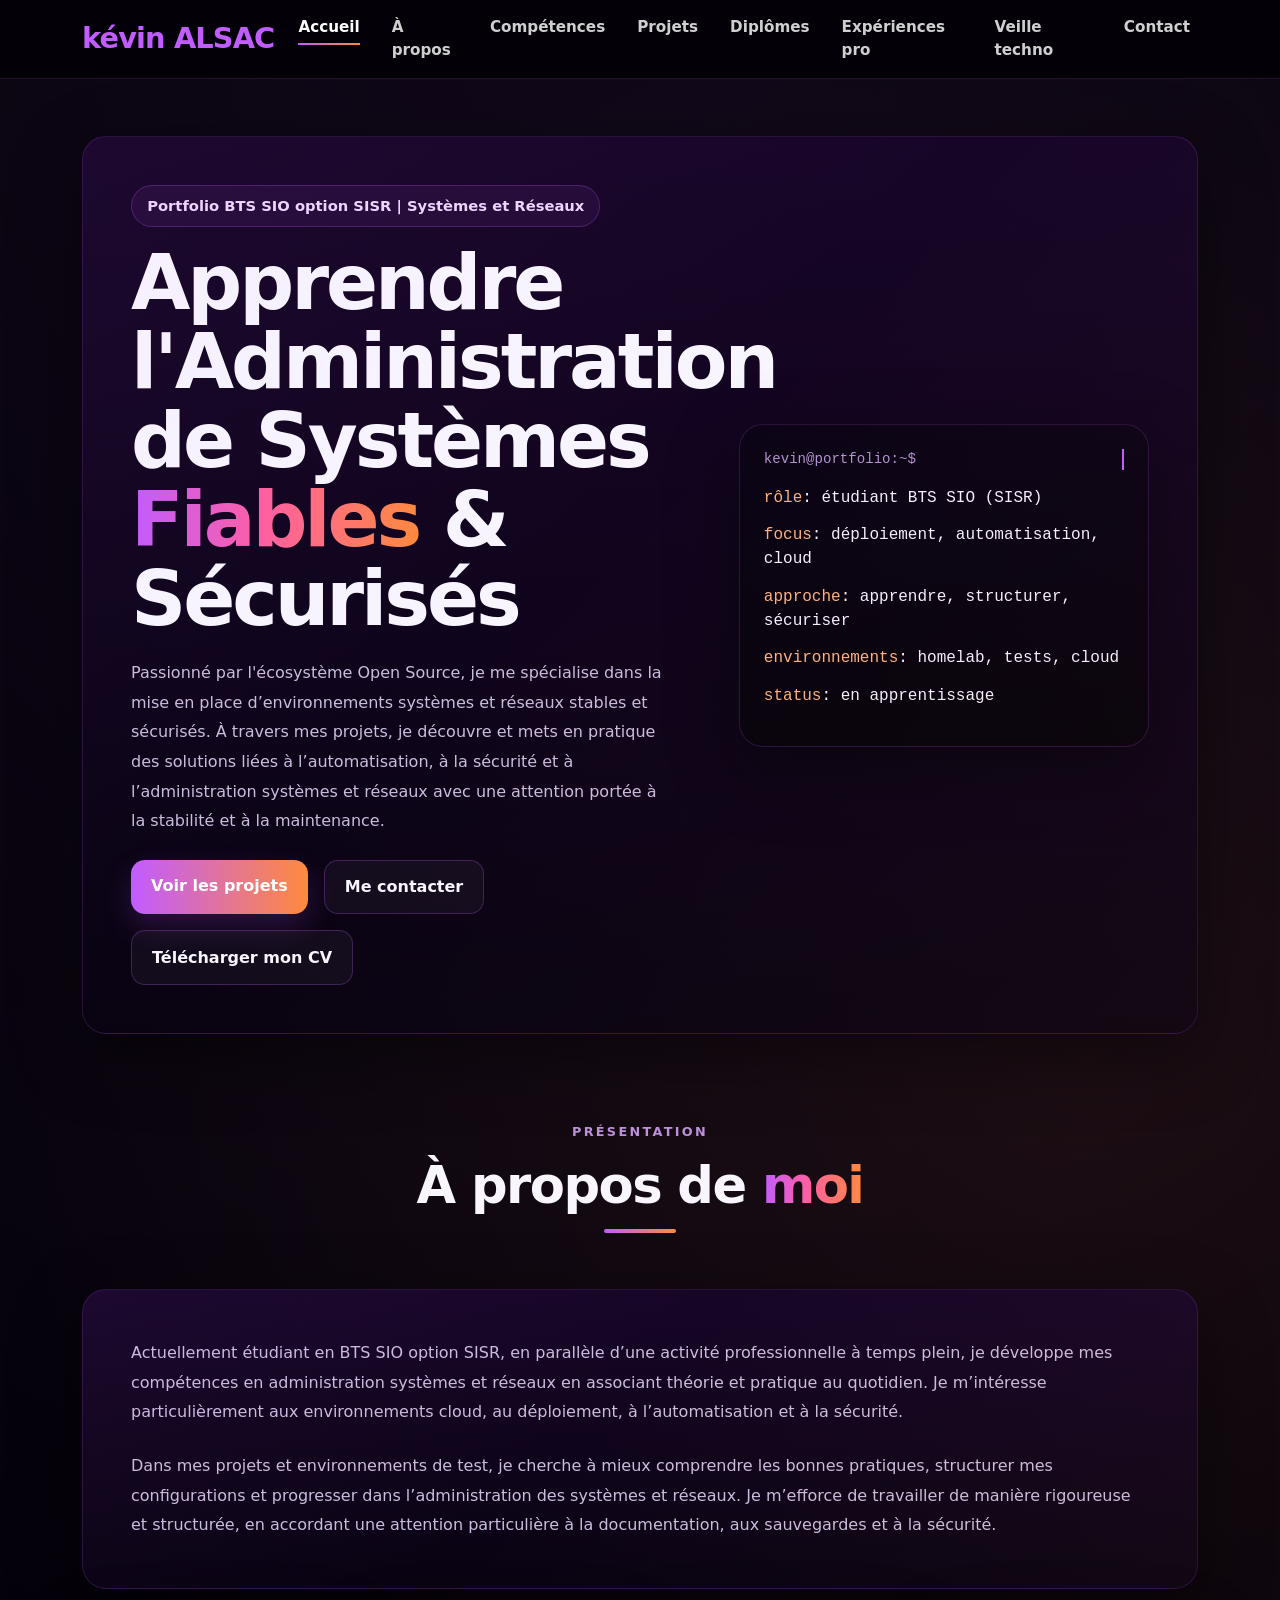
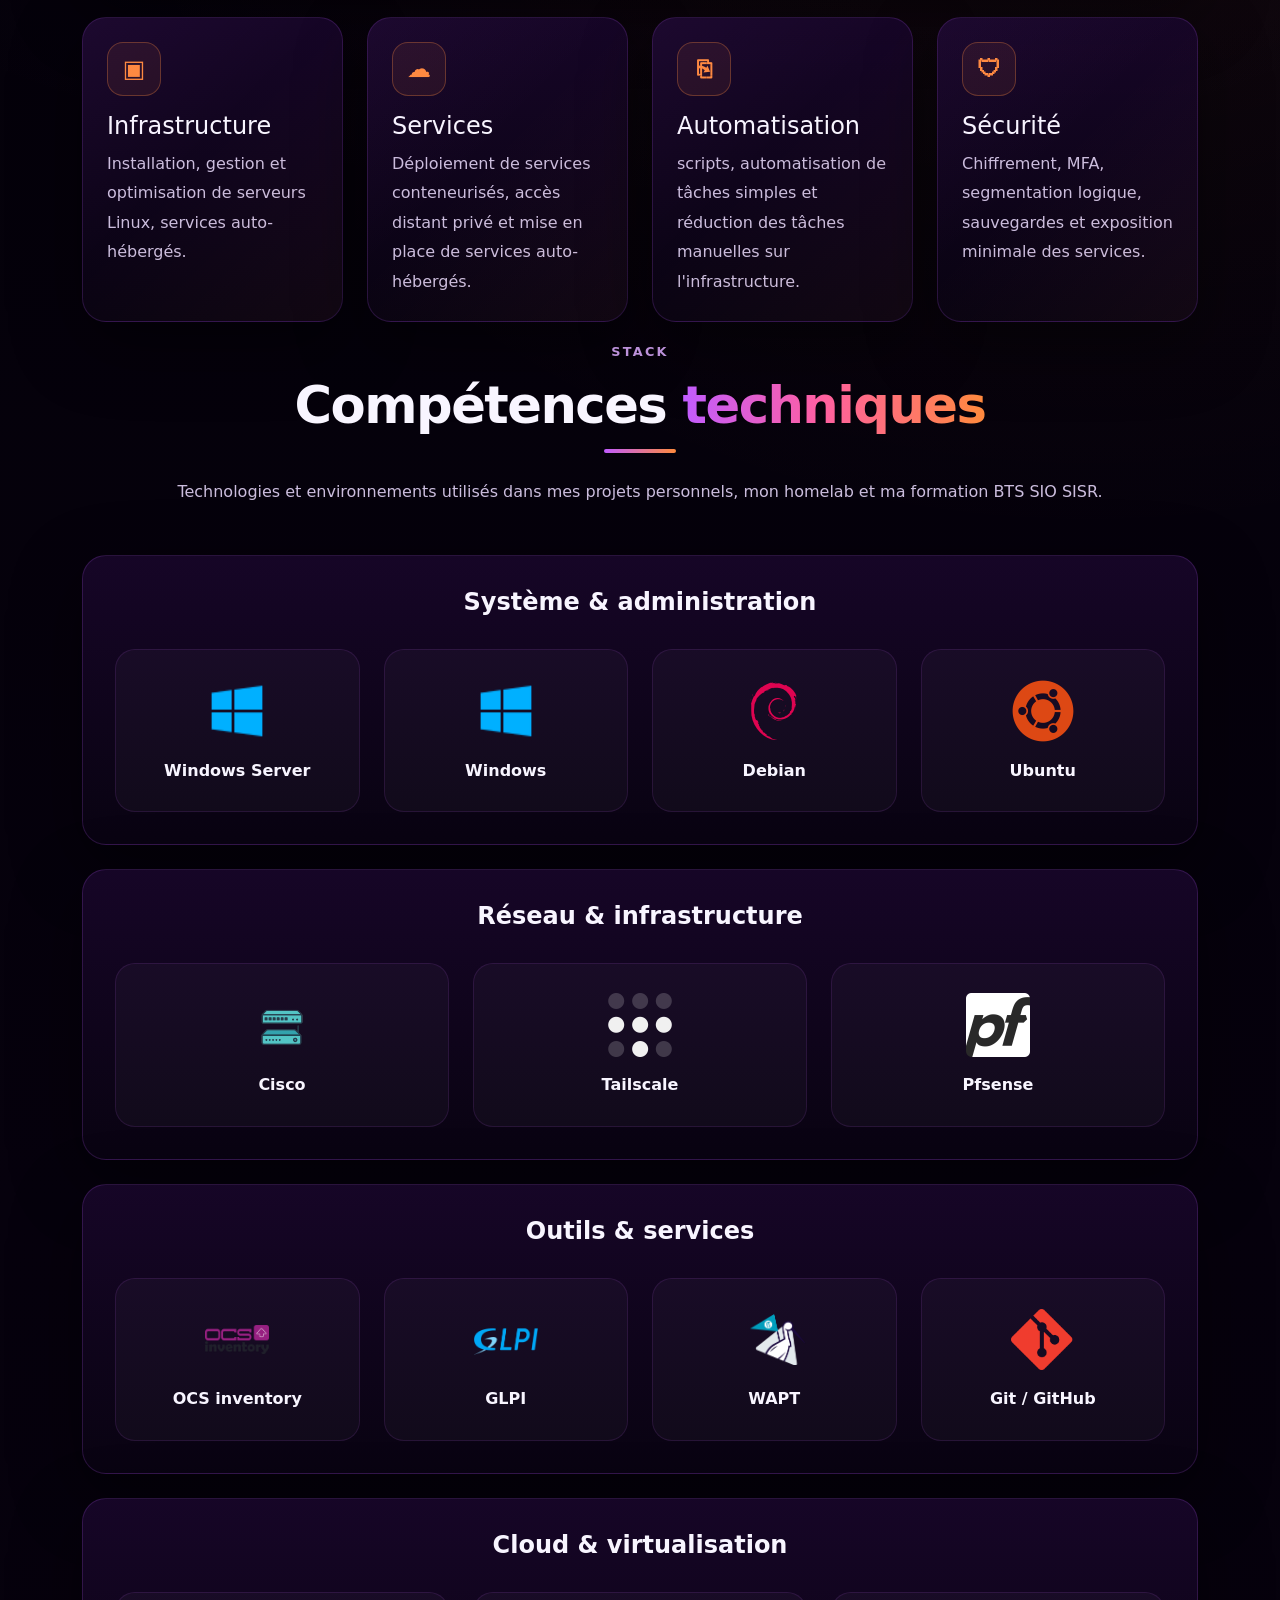
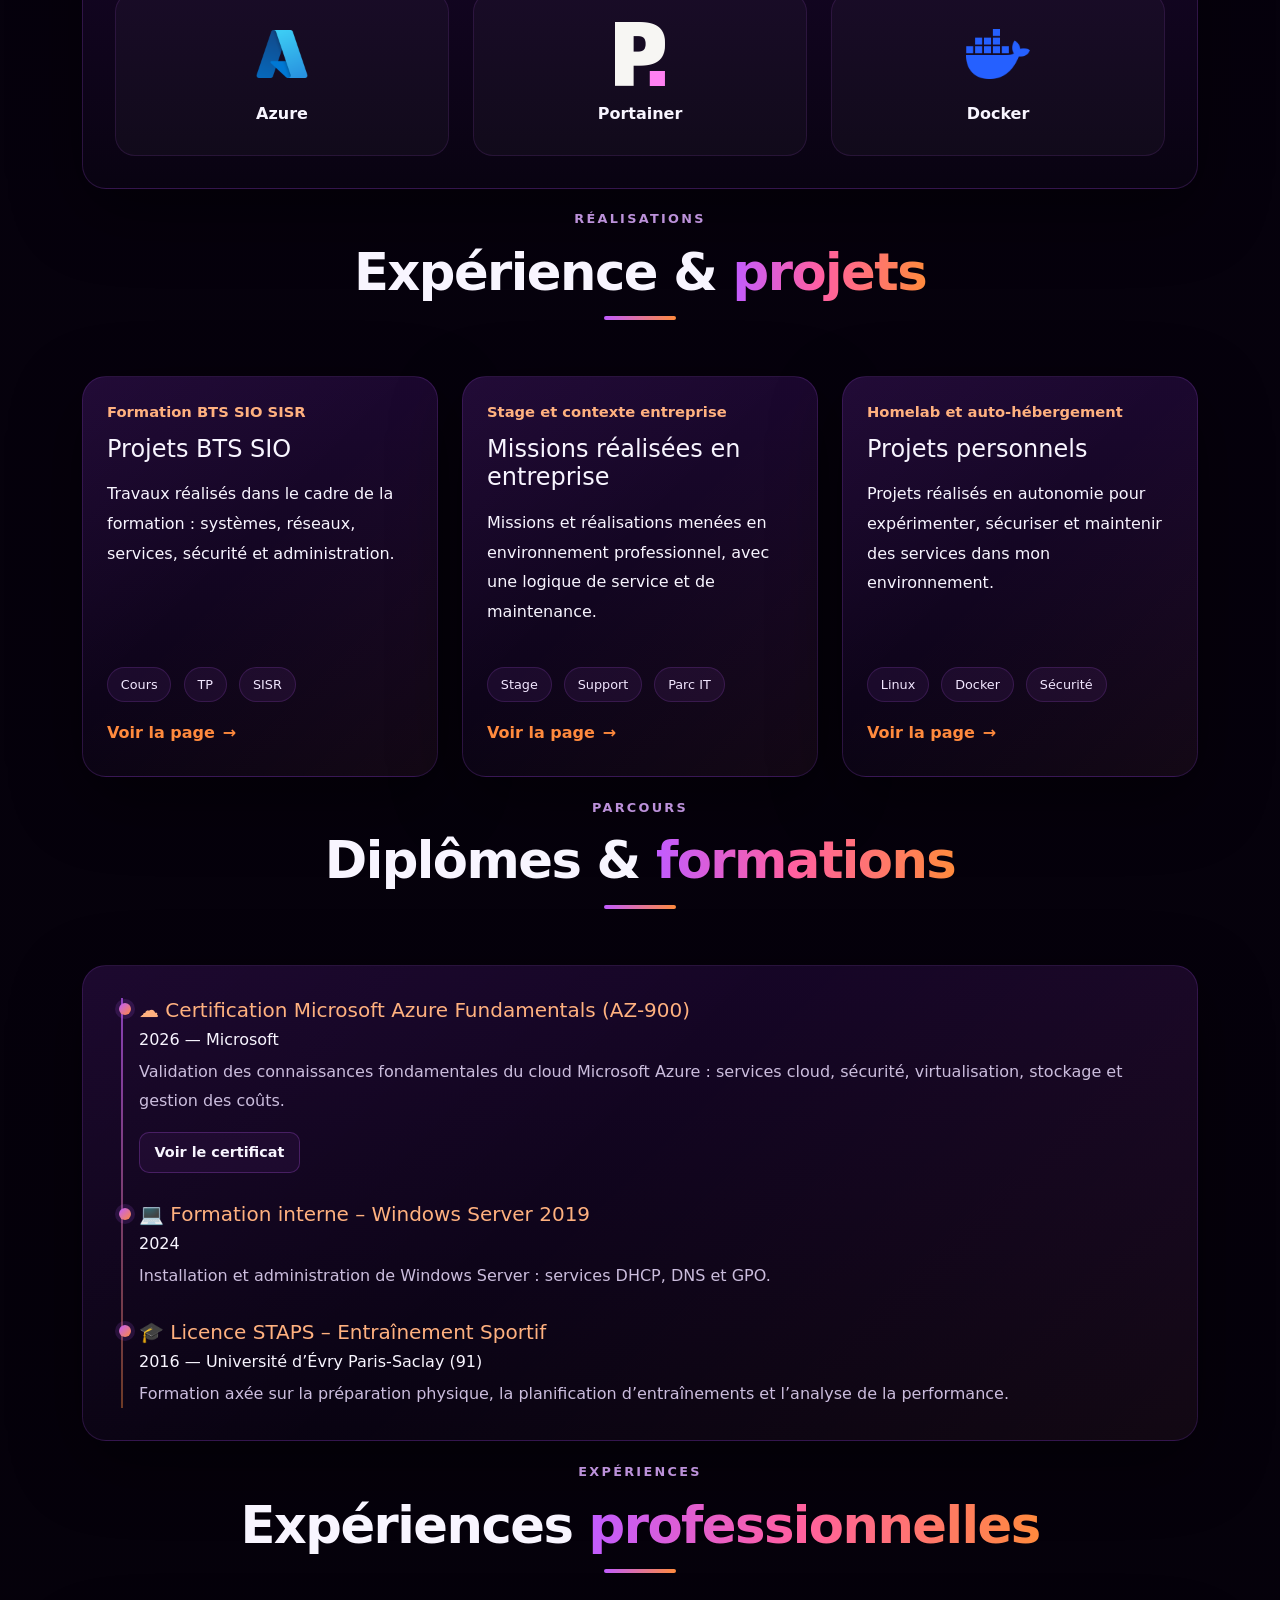
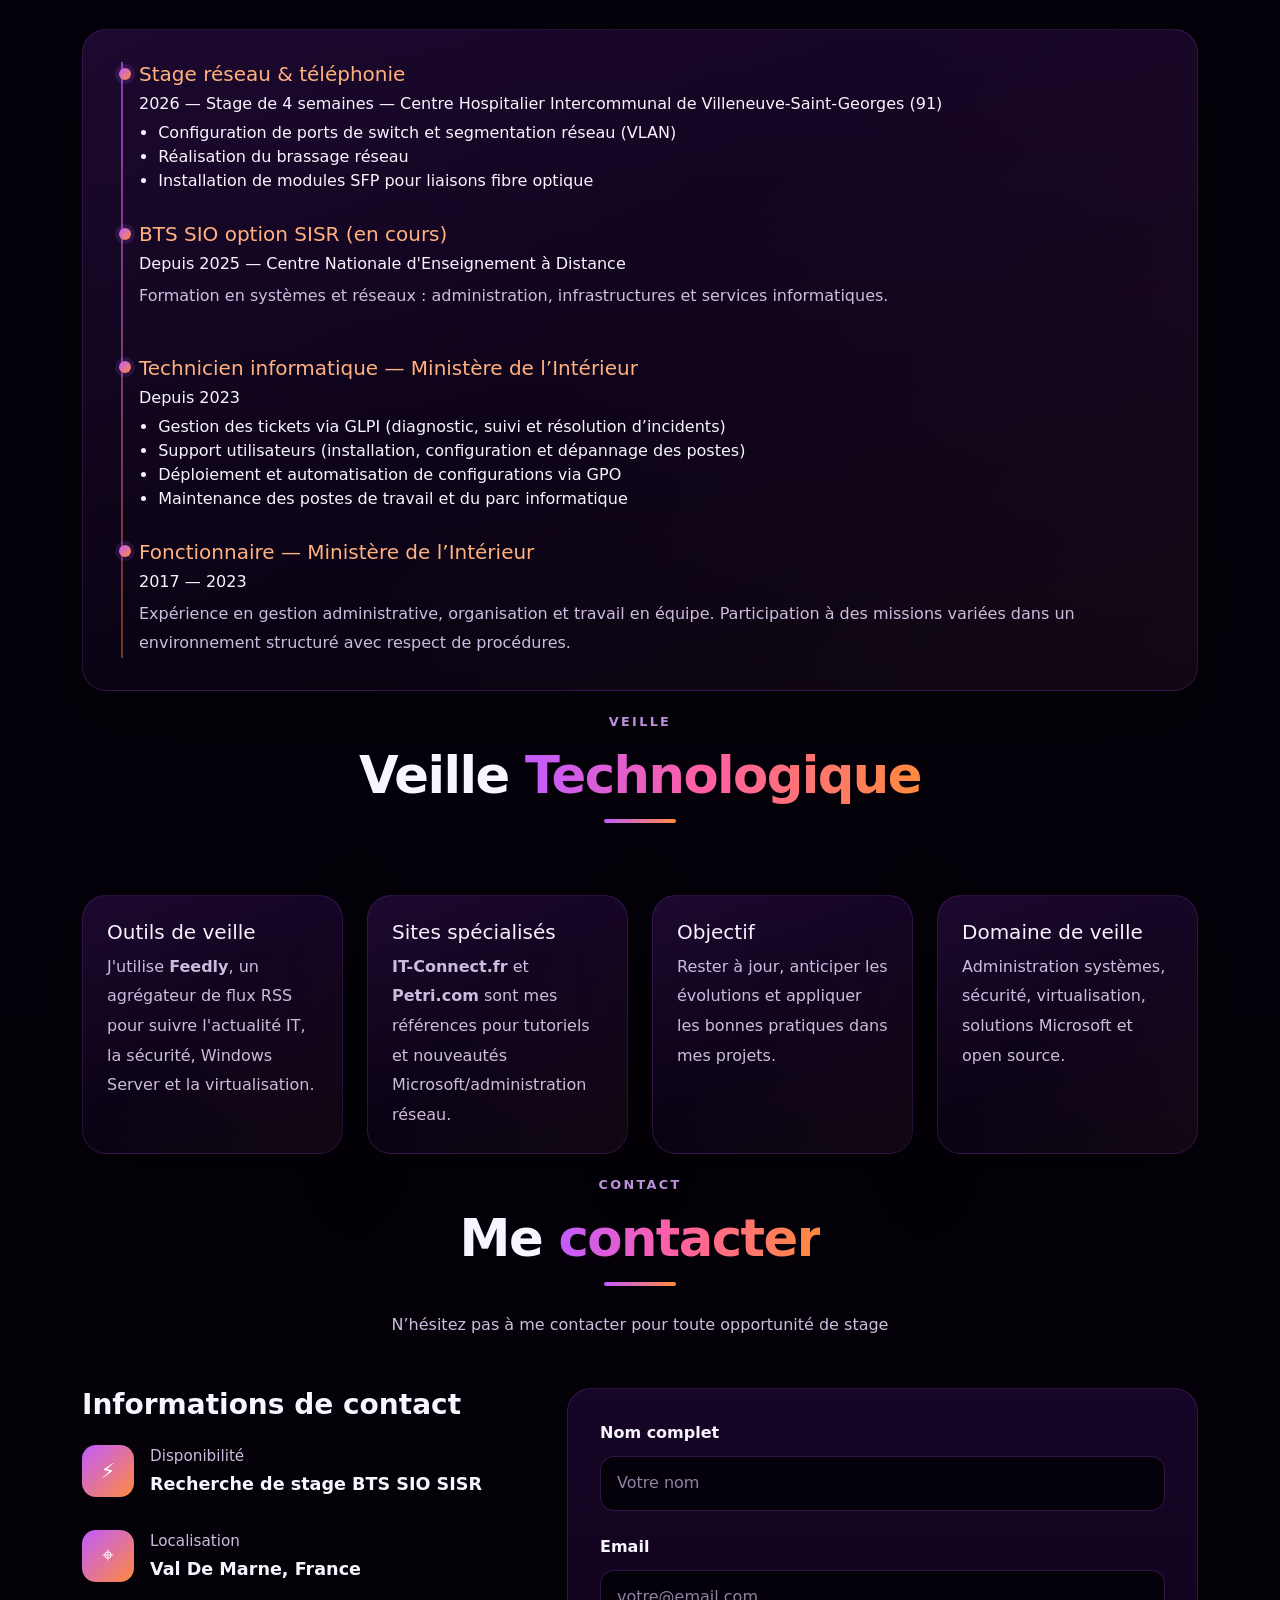
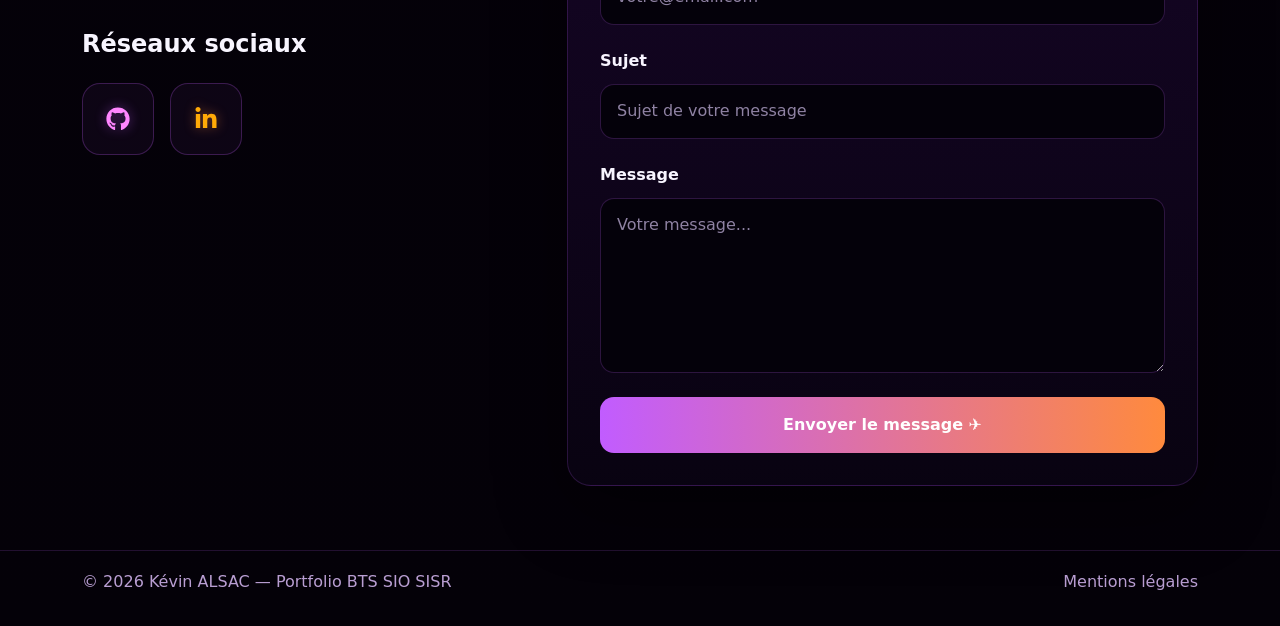
==== index.html @ 653ceb14 "modif" ====
<!doctype html>
<html lang="fr">
  <head>
    <meta charset="UTF-8" />
    <meta name="viewport" content="width=device-width, initial-scale=1.0" />
    <title>Portfolio kévin ALSAC</title>
    <link
      href="./assets/vendor/bootstrap/css/bootstrap.min.css"
      rel="stylesheet"
    />
    <link rel="stylesheet" href="./css/style.css" />
  </head>
  <body>
    <nav class="navbar navbar-expand-lg fixed-top">
      <div class="container">
        <a class="navbar-brand" href="#home">kévin ALSAC</a>
        <button
          class="navbar-toggler border-0 shadow-none bg-light-subtle"
          type="button"
          data-bs-toggle="collapse"
          data-bs-target="#mainNav"
          aria-controls="mainNav"
          aria-expanded="false"
          aria-label="Navigation"
        >
          <span class="navbar-toggler-icon"></span>
        </button>
        <div class="collapse navbar-collapse" id="mainNav">
          <ul class="navbar-nav ms-auto gap-lg-3">
            <li class="nav-item">
              <a class="nav-link" href="#home">Accueil</a>
            </li>
            <li class="nav-item">
              <a class="nav-link" href="#about">À propos</a>
            </li>
            <li class="nav-item">
              <a class="nav-link" href="#skills">Compétences</a>
            </li>
            <li class="nav-item">
              <a class="nav-link" href="#projects">Projets</a>
            </li>
            <li class="nav-item">
              <a class="nav-link" href="#diplomas">Diplômes</a>
            </li>
            <li class="nav-item">
              <a class="nav-link" href="#experience">Expériences pro</a>
            </li>
            <li class="nav-item">
              <a class="nav-link" href="#veille">Veille techno</a>
            </li>
            <li class="nav-item">
              <a class="nav-link" href="#contact">Contact</a>
            </li>
          </ul>
        </div>
      </div>
    </nav>

    <header id="home" class="hero">
      <div class="container">
        <div class="panel p-4 p-lg-5 reveal">
          <div class="row g-4 align-items-center">
            <div class="col-lg-7">
              <div class="hero-badge">
                Portfolio BTS SIO option SISR | Systèmes et Réseaux
              </div>
              <h1 class="hero-title">
                Apprendre l'Administration de Systèmes
                <span class="gradient-text">Fiables</span> & Sécurisés
              </h1>
              <p class="hero-text mb-4 pe-lg-5">
                Passionné par l'écosystème Open Source, je me spécialise dans la
                mise en place d’environnements systèmes et réseaux stables et
                sécurisés. À travers mes projets, je découvre et mets en
                pratique des solutions liées à l’automatisation, à la sécurité
                et à l’administration systèmes et réseaux avec une attention
                portée à la stabilité et à la maintenance.
              </p>
              <div class="d-flex flex-wrap gap-3">
                <a href="#projects" class="btn btn-main">Voir les projets</a>
                <a href="#contact" class="btn btn-cv">Me contacter</a>

                <a href="./assets/documents/CV.pdf" class="btn btn-cv" download>
                  Télécharger mon CV
                </a>
              </div>
            </div>
            <div class="col-lg-5">
              <div class="terminal-box">
                <div class="terminal-head">
                  <span>kevin@portfolio:~$</span>
                  <span class="typing-text">en ligne</span>
                </div>
                <div class="terminal-line">
                  <span class="terminal-key">rôle</span>: étudiant BTS SIO
                  (SISR)
                </div>
                <div class="terminal-line">
                  <span class="terminal-key">focus</span>: déploiement,
                  automatisation, cloud
                </div>
                <div class="terminal-line">
                  <span class="terminal-key">approche</span>: apprendre,
                  structurer, sécuriser
                </div>
                <div class="terminal-line">
                  <span class="terminal-key">environnements</span>: homelab,
                  tests, cloud
                </div>
                <div class="terminal-line">
                  <span class="terminal-key">status</span>: en apprentissage
                </div>
              </div>
            </div>
          </div>
        </div>
      </div>
    </header>

    <main>
      <section id="about">
        <div class="container">
          <div class="text-center mb-5 reveal">
            <div class="section-label">Présentation</div>
            <h2 class="section-title title-accent">
              À propos de <span class="gradient-text">moi</span>
            </h2>
          </div>

          <div class="panel p-4 p-lg-5 reveal">
            <p class="section-text mb-4">
              Actuellement étudiant en BTS SIO option SISR, en parallèle d’une
              activité professionnelle à temps plein, je développe mes
              compétences en administration systèmes et réseaux en associant
              théorie et pratique au quotidien. Je m’intéresse particulièrement
              aux environnements cloud, au déploiement, à l’automatisation et à
              la sécurité.
            </p>
            <p class="section-text mb-0">
              Dans mes projets et environnements de test, je cherche à mieux
              comprendre les bonnes pratiques, structurer mes configurations et
              progresser dans l’administration des systèmes et réseaux. Je
              m’efforce de travailler de manière rigoureuse et structurée, en
              accordant une attention particulière à la documentation, aux
              sauvegardes et à la sécurité.
            </p>
          </div>

          <div class="row g-4 mt-1">
            <div class="col-md-6 col-xl-3 reveal">
              <div class="feature-card p-4">
                <div class="feature-icon">▣</div>
                <h3 class="h4">Infrastructure</h3>
                <p class="feature-text mb-0">
                  Installation, gestion et optimisation de serveurs Linux,
                  services auto-hébergés.
                </p>
              </div>
            </div>
            <div class="col-md-6 col-xl-3 reveal">
              <div class="feature-card p-4">
                <div class="feature-icon">☁</div>
                <h3 class="h4">Services</h3>
                <p class="feature-text mb-0">
                  Déploiement de services conteneurisés, accès distant privé et
                  mise en place de services auto-hébergés.
                </p>
              </div>
            </div>
            <div class="col-md-6 col-xl-3 reveal">
              <div class="feature-card p-4">
                <div class="feature-icon">⎘</div>
                <h3 class="h4">Automatisation</h3>
                <p class="feature-text mb-0">
                  scripts, automatisation de tâches simples et réduction des
                  tâches manuelles sur l'infrastructure.
                </p>
              </div>
            </div>
            <div class="col-md-6 col-xl-3 reveal">
              <div class="feature-card p-4">
                <div class="feature-icon">🛡</div>
                <h3 class="h4">Sécurité</h3>
                <p class="feature-text mb-0">
                  Chiffrement, MFA, segmentation logique, sauvegardes et
                  exposition minimale des services.
                </p>
              </div>
            </div>
          </div>
        </div>
      </section>

      <section id="skills">
        <div class="container">
          <div class="text-center mb-5 reveal">
            <div class="section-label">Stack</div>
            <h2 class="section-title title-accent">
              Compétences <span class="gradient-text">techniques</span>
            </h2>

            <p class="section-text mt-3">
              Technologies et environnements utilisés dans mes projets
              personnels, mon homelab et ma formation BTS SIO SISR.
            </p>
          </div>

          <!-- SYSTEME -->
          <div class="skills-category reveal">
            <h3 class="skills-category-title">Système & administration</h3>

            <div class="skills-grid">
              <div class="skill-card">
                <img
                  src="./assets/images/logos/microsoft.png"
                  alt="Windows Server"
                />
                <span>Windows Server</span>
              </div>

              <div class="skill-card">
                <img src="./assets/images/logos/microsoft.png" alt="Windows" />
                <span>Windows</span>
              </div>

              <div class="skill-card">
                <img src="./assets/images/logos/debian.png" alt="Debian" />
                <span>Debian</span>
              </div>

              <div class="skill-card">
                <img src="./assets/images/logos/ubuntu.png" alt="Ubuntu" />
                <span>Ubuntu</span>
              </div>
            </div>
          </div>

          <!-- RESEAU -->
          <div class="skills-category reveal mt-4">
            <h3 class="skills-category-title">Réseau & infrastructure</h3>

            <div class="skills-grid">
              <div class="skill-card">
                <img src="./assets/images/logos/cisco.png" alt="Cisco" />
                <span>Cisco</span>
              </div>

              <div class="skill-card">
                <img
                  src="./assets/images/logos/tailscale.png"
                  alt="Tailscale"
                />
                <span>Tailscale</span>
              </div>

              <div class="skill-card">
                <img src="./assets/images/logos/pfsense.png" alt="Pfsense" />
                <span>Pfsense</span>
              </div>
            </div>
          </div>

          <!-- OUTILS -->
          <div class="skills-category reveal mt-4">
            <h3 class="skills-category-title">Outils & services</h3>

            <div class="skills-grid">
              <div class="skill-card">
                <img src="./assets/images/logos/ocsNg.png" alt="Ocs" />
                <span>OCS inventory</span>
              </div>

              <div class="skill-card">
                <img src="./assets/images/logos/glpi.png" alt="GLPI" />
                <span>GLPI</span>
              </div>

              <div class="skill-card">
                <img src="./assets/images/logos/wapt.png" alt="WAPT" />
                <span>WAPT</span>
              </div>

              <div class="skill-card">
                <img src="./assets/images/logos/git.png" alt="Git / GitHub" />
                <span>Git / GitHub</span>
              </div>
            </div>
          </div>

          <!-- CLOUD -->
          <div class="skills-category reveal mt-4">
            <h3 class="skills-category-title">Cloud & virtualisation</h3>

            <div class="skills-grid">
              <div class="skill-card">
                <img src="./assets/images/logos/azure.png" alt="Azure" />
                <span>Azure</span>
              </div>

              <div class="skill-card">
                <img
                  src="./assets/images/logos/portainer.png"
                  alt="Portainer"
                />
                <span>Portainer</span>
              </div>

              <div class="skill-card">
                <img src="./assets/images/logos/docker.png" alt="Docker" />
                <span>Docker</span>
              </div>
            </div>
          </div>
        </div>
      </section>

      <section id="projects">
        <div class="container">
          <div class="text-center mb-5 reveal">
            <div class="section-label">Réalisations</div>
            <h2 class="section-title title-accent">
              Expérience & <span class="gradient-text">projets</span>
            </h2>
          </div>

          <div class="row g-4">
            <div class="col-lg-4 reveal">
              <a
                class="project-card project-category-card p-4"
                href="./pages/projets-bts-sio.html"
              >
                <div class="project-subtitle">Formation BTS SIO SISR</div>
                <h3 class="h4 mb-3">Projets BTS SIO</h3>
                <p class="card-text">
                  Travaux réalisés dans le cadre de la formation : systèmes,
                  réseaux, services, sécurité et administration.
                </p>
                <div class="project-card-footer">
                  <span class="chip">Cours</span>
                  <span class="chip">TP</span>
                  <span class="chip">SISR</span>
                  <span class="project-link">Voir la page</span>
                </div>
              </a>
            </div>

            <div class="col-lg-4 reveal">
              <a
                class="project-card project-category-card p-4"
                href="./pages/projets-professionnels.html"
              >
                <div class="project-subtitle">Stage et contexte entreprise</div>
                <h3 class="h4 mb-3">Missions réalisées en entreprise</h3>
                <p class="card-text">
                  Missions et réalisations menées en environnement
                  professionnel, avec une logique de service et de maintenance.
                </p>
                <div class="project-card-footer">
                  <span class="chip">Stage</span>
                  <span class="chip">Support</span>
                  <span class="chip">Parc IT</span>
                  <span class="project-link">Voir la page</span>
                </div>
              </a>
            </div>

            <div class="col-lg-4 reveal">
              <a
                class="project-card project-category-card p-4"
                href="./pages/projets-personnels.html"
              >
                <div class="project-subtitle">Homelab et auto-hébergement</div>
                <h3 class="h4 mb-3">Projets personnels</h3>
                <p class="card-text">
                  Projets réalisés en autonomie pour expérimenter, sécuriser et
                  maintenir des services dans mon environnement.
                </p>
                <div class="project-card-footer">
                  <span class="chip">Linux</span>
                  <span class="chip">Docker</span>
                  <span class="chip">Sécurité</span>
                  <span class="project-link">Voir la page</span>
                </div>
              </a>
            </div>
          </div>
        </div>
      </section>

      <section id="diplomas">
        <div class="container">
          <div class="text-center mb-5 reveal">
            <div class="section-label">Parcours</div>
            <h2 class="section-title title-accent">
              Diplômes & <span class="gradient-text">formations</span>
            </h2>
          </div>

          <div class="timeline-panel reveal">
            <div class="timeline">
              <div class="timeline-item">
                <div class="timeline-date">
                  <h3 class="h5 mb-2">
                    ☁️ Certification Microsoft Azure Fundamentals (AZ-900)
                  </h3>
                </div>

                <h3 class="h6 mb-2">2026 — Microsoft</h3>

                <p class="timeline-text mb-3">
                  Validation des connaissances fondamentales du cloud Microsoft
                  Azure : services cloud, sécurité, virtualisation, stockage et
                  gestion des coûts.
                </p>

                <a
                  href="https://learn.microsoft.com/api/credentials/share/fr-fr/kevin-alsac/C8195A9AA686CA65?sharingId=46A41029911A911"
                  target="_blank"
                  rel="noopener noreferrer"
                  class="btn btn-certif"
                >
                  Voir le certificat
                </a>
              </div>
              <div class="timeline-item">
                <div class="timeline-date">
                  <h3 class="h5 mb-2">
                    💻 Formation interne – Windows Server 2019
                  </h3>
                </div>
                <h3 class="h6">2024</h3>
                <p class="timeline-text mb-0">
                  Installation et administration de Windows Server : services
                  DHCP, DNS et GPO.
                </p>
              </div>
              <div class="timeline-item pb-0">
                <div class="timeline-date">
                  <h3 class="h5 mb-2">
                    🎓 Licence STAPS – Entraînement Sportif
                  </h3>
                </div>
                <h3 class="h6 mb-2">
                  2016 — Université d’Évry Paris-Saclay (91)
                </h3>
                <p class="timeline-text mb-0">
                  Formation axée sur la préparation physique, la planification
                  d’entraînements et l’analyse de la performance.
                </p>
              </div>
            </div>
          </div>
        </div>
      </section>

      <section id="experience">
        <div class="container">
          <div class="text-center mb-5 reveal">
            <div class="section-label">Expériences</div>
            <h2 class="section-title title-accent">
              Expériences <span class="gradient-text">professionnelles</span>
            </h2>
          </div>

          <div class="timeline-panel reveal">
            <div class="timeline">
              <!-- Stage -->
              <div class="timeline-item">
                <div class="timeline-date">
                  <h3 class="h5 mb-2">Stage réseau & téléphonie</h3>
                </div>
                <div class="h6 mb-2">
                  2026 — Stage de 4 semaines — Centre Hospitalier Intercommunal
                  de Villeneuve-Saint-Georges (91)
                </div>
                <ul class="timeline-list">
                  <li>
                    Configuration de ports de switch et segmentation réseau
                    (VLAN)
                  </li>
                  <li>Réalisation du brassage réseau</li>
                  <li>
                    Installation de modules SFP pour liaisons fibre optique
                  </li>
                </ul>
              </div>

              <!-- BTS -->
              <div class="timeline-item">
                <div class="timeline-date">
                  <h3 class="h5 mb-2">BTS SIO option SISR (en cours)</h3>
                </div>
                <div class="h6 mb-2">
                  Depuis 2025 — Centre Nationale d'Enseignement à Distance
                </div>
                <p class="timeline-text">
                  Formation en systèmes et réseaux : administration,
                  infrastructures et services informatiques.
                </p>
              </div>

              <!-- Poste actuel -->
              <div class="timeline-item">
                <div class="timeline-date">
                  <h3 class="h5 mb-2">
                    Technicien informatique — Ministère de l’Intérieur
                  </h3>
                </div>
                <div class="h6 mb-2">Depuis 2023</div>
                <ul class="timeline-list">
                  <li>
                    Gestion des tickets via GLPI (diagnostic, suivi et
                    résolution d’incidents)
                  </li>
                  <li>
                    Support utilisateurs (installation, configuration et
                    dépannage des postes)
                  </li>
                  <li>
                    Déploiement et automatisation de configurations via GPO
                  </li>
                  <li>
                    Maintenance des postes de travail et du parc informatique
                  </li>
                </ul>
              </div>

              <!-- Ancien poste -->
              <div class="timeline-item pb-0">
                <div class="timeline-date">
                  <h3 class="h5 mb-2">
                    Fonctionnaire — Ministère de l’Intérieur
                  </h3>
                </div>
                <div class="h6 mb-2">2017 — 2023</div>
                <p class="timeline-text mb-0">
                  Expérience en gestion administrative, organisation et travail
                  en équipe. Participation à des missions variées dans un
                  environnement structuré avec respect de procédures.
                </p>
              </div>
            </div>
          </div>
        </div>
      </section>

      <section id="veille">
        <div class="container">
          <div class="text-center mb-5 reveal">
            <div class="section-label">Veille</div>
            <h2 class="section-title title-accent mb-4">
              Veille <span class="gradient-text">Technologique</span>
            </h2>
          </div>
          <div class="row g-4">
            <div class="col-md-6 col-xl-3 reveal">
              <div class="method-card p-4">
                <h3 class="h5">Outils de veille</h3>
                <p class="card-text mb-0">
                  J'utilise <span style="font-weight: bold">Feedly</span>, un
                  agrégateur de flux RSS pour suivre l'actualité IT, la
                  sécurité, Windows Server et la virtualisation.
                </p>
              </div>
            </div>
            <div class="col-md-6 col-xl-3 reveal">
              <div class="method-card p-4">
                <h3 class="h5">Sites spécialisés</h3>
                <p class="card-text mb-0">
                  <span style="font-weight: bold">IT-Connect.fr</span> et
                  <span style="font-weight: bold">Petri.com</span> sont mes
                  références pour tutoriels et nouveautés
                  Microsoft/administration réseau.
                </p>
              </div>
            </div>
            <div class="col-md-6 col-xl-3 reveal">
              <div class="method-card p-4">
                <h3 class="h5">Objectif</h3>
                <p class="card-text mb-0">
                  Rester à jour, anticiper les évolutions et appliquer les
                  bonnes pratiques dans mes projets.
                </p>
              </div>
            </div>
            <div class="col-md-6 col-xl-3 reveal">
              <div class="method-card p-4">
                <h3 class="h5">Domaine de veille</h3>
                <p class="card-text mb-0">
                  Administration systèmes, sécurité, virtualisation, solutions
                  Microsoft et open source.
                </p>
              </div>
            </div>
          </div>
        </div>
      </section>
      <section id="contact">
        <div class="container">
          <div class="text-center mb-5 reveal">
            <div class="section-label">Contact</div>
            <h2 class="section-title title-accent">
              Me <span class="gradient-text">contacter</span>
            </h2>
            <p class="section-text mt-3">
              N’hésitez pas à me contacter pour toute opportunité de stage
            </p>
          </div>

          <div class="row g-5 align-items-start">
            <!-- Infos -->
            <div class="col-lg-5 reveal">
              <h3 class="fw-bold mb-4">Informations de contact</h3>

              <div class="contact-info-item">
                <div class="contact-icon">⚡</div>
                <div>
                  <div class="contact-label">Disponibilité</div>
                  <div class="contact-value">
                    Recherche de stage BTS SIO SISR
                  </div>
                </div>
              </div>

              <div class="contact-info-item">
                <div class="contact-icon">⌖</div>
                <div>
                  <div class="contact-label">Localisation</div>
                  <div class="contact-value">Val De Marne, France</div>
                </div>
              </div>

              <h4 class="fw-bold mt-5 mb-4">Réseaux sociaux</h4>

              <div class="d-flex gap-3">
                <a
                  href="https://github.com/kevin-alsac"
                  target="_blank"
                  class="social-box"
                >
                  <img
                    src="./assets/images/font awesome/github.svg"
                    alt="GitHub"
                    class="social-icon github-icon"
                  />
                </a>

                <a
                  href="https://www.linkedin.com/in/k%C3%A9vin-alsac/"
                  target="_blank"
                  class="social-box"
                >
                  <img
                    src="./assets/images/font awesome/linkedin.svg"
                    alt="LinkedIn"
                    class="social-icon linkedin-icon"
                  />
                </a>
              </div>
            </div>

            <!-- Formulaire -->
            <div class="col-lg-7 reveal">
              <div class="contact-form-card">
                <form action="https://formspree.io/f/mbdwzjbg" method="POST">
                  <div class="mb-4">
                    <label class="form-label">Nom complet</label>
                    <input
                      type="text"
                      name="name"
                      class="form-control custom-input"
                      placeholder="Votre nom"
                      required
                    />
                  </div>

                  <div class="mb-4">
                    <label class="form-label">Email</label>
                    <input
                      type="email"
                      name="email"
                      class="form-control custom-input"
                      placeholder="votre@email.com"
                      required
                    />
                  </div>

                  <div class="mb-4">
                    <label class="form-label">Sujet</label>
                    <input
                      type="text"
                      name="subject"
                      class="form-control custom-input"
                      placeholder="Sujet de votre message"
                    />
                  </div>

                  <div class="mb-4">
                    <label class="form-label">Message</label>
                    <textarea
                      name="message"
                      class="form-control custom-input"
                      rows="6"
                      placeholder="Votre message..."
                      required
                    ></textarea>
                  </div>

                  <button type="submit" class="btn-submit-contact">
                    Envoyer le message ✈
                  </button>
                </form>
              </div>
            </div>
          </div>
        </div>
      </section>
    </main>

    <!-- Modal Compétence -->
    <div id="skillModal" class="modal-skill">
      <div class="modal-skill-backdrop"></div>
      <div class="modal-skill-content">
        <button class="modal-skill-close" aria-label="Fermer">&times;</button>
        <div class="modal-skill-header">
          <img id="modalSkillImg" src="" alt="" />
          <h3 id="modalSkillTitle"></h3>
        </div>
        <div class="modal-skill-body">
          <div id="modalSkillContent" class="modal-skill-text"></div>
        </div>
      </div>
    </div>

    <footer class="footer-simple">
      <div
        class="container d-flex flex-column flex-md-row justify-content-between align-items-center gap-3"
      >
        <div class="footer-name">
          © 2026 Kévin ALSAC — Portfolio BTS SIO SISR
        </div>

        <div class="footer-links">
          <a href="#" data-bs-toggle="modal" data-bs-target="#legalModal">
            Mentions légales
          </a>
        </div>
      </div>
      <!-- Modal Mentions légales -->
      <div
        class="modal fade"
        id="legalModal"
        tabindex="-1"
        aria-labelledby="legalModalLabel"
        aria-hidden="true"
      >
        <div class="modal-dialog modal-dialog-centered modal-lg">
          <div class="modal-content legal-modal-content">
            <div class="modal-header border-0">
              <h5 class="modal-title" id="legalModalLabel">Mentions légales</h5>

              <button
                type="button"
                class="btn-close btn-close-white"
                data-bs-dismiss="modal"
                aria-label="Fermer"
              ></button>
            </div>

            <div class="modal-body legal-modal-body">
              <h6>Éditeur du site</h6>

              <p>
                Portfolio personnel réalisé par Kévin ALSAC dans le cadre de la
                formation BTS SIO option SISR.
              </p>

              <p>Contact : via le formulaire de contact du site ou LinkedIn.</p>

              <hr />

              <h6>Hébergement</h6>

              <p>
                Site hébergé par Netlify, Inc.<br />
                44 Montgomery Street, Suite 300<br />
                San Francisco, California 94104<br />
                États-Unis
              </p>

              <p>
                Site web :
                <a
                  href="https://www.netlify.com"
                  target="_blank"
                  rel="noopener noreferrer"
                >
                  https://www.netlify.com
                </a>
              </p>

              <hr />

              <h6>Propriété intellectuelle</h6>

              <p>
                L’ensemble du contenu présent sur ce portfolio (textes, visuels,
                structure, code et éléments graphiques) est protégé par les lois
                relatives à la propriété intellectuelle.
              </p>

              <p>
                Toute reproduction, modification ou diffusion sans autorisation
                préalable est interdite.
              </p>
              <hr />

              <h6>Marques et logos</h6>

              <p>
                Les logos, marques et visuels utilisés sur ce portfolio restent
                la propriété de leurs détenteurs respectifs.
              </p>

              <p>
                Ils sont utilisés uniquement à des fins de présentation et
                d’illustration des technologies et outils mentionnés.
              </p>

              <hr />

              <h6>Données personnelles</h6>

              <p>
                Les informations transmises via le formulaire de contact sont
                utilisées uniquement dans le cadre des échanges professionnels.
              </p>

              <p>
                Les informations transmises via le formulaire de contact sont
                utilisées uniquement dans le cadre des échanges professionnels.
                Les données envoyées via le formulaire transitent par le service
                Formspree afin de permettre la réception des messages. Aucune
                utilisation commerciale des données personnelles n’est
                effectuée.
              </p>
            </div>
          </div>
        </div>
      </div>
    </footer>
    <script src="./assets/vendor/bootstrap/js/bootstrap.bundle.min.js"></script>
    <script src="./js/main.js"></script>
  </body>
</html>
---- css/style.css ----
/* Modal Compétence */
.modal-skill {
  position: fixed;
  z-index: 9999;
  top: 0;
  left: 0;
  right: 0;
  bottom: 0;
  display: none;
  align-items: center;
  justify-content: center;
}
.modal-skill.active {
  display: flex;
}
.modal-skill-backdrop {
  position: absolute;
  top: 0;
  left: 0;
  right: 0;
  bottom: 0;
  background: rgba(10, 3, 21, 0.85);
  backdrop-filter: blur(2px);
  animation: modalFadeIn 0.3s;
}
.modal-skill-content {
  position: relative;
  background: var(--surface);
  border-radius: 22px;
  box-shadow: 0 8px 48px 0 rgba(0, 0, 0, 0.45);
  padding: 2.5rem 2rem 2rem 2rem;
  min-width: 320px;
  max-width: 95vw;
  width: 400px;
  color: var(--text);
  animation: modalPopIn 0.45s cubic-bezier(0.77, 0, 0.18, 1);
  display: flex;
  flex-direction: column;
  align-items: center;
}
.modal-skill-header {
  display: flex;
  flex-direction: column;
  align-items: center;
  gap: 1rem;
  margin-bottom: 1.2rem;
}
.modal-skill-header img {
  width: 64px;
  height: 64px;
  object-fit: contain;
  border-radius: 12px;
  box-shadow: 0 2px 12px 0 rgba(193, 92, 255, 0.12);
}
.modal-skill-header h3 {
  margin: 0;
  font-size: 1.4rem;
  font-weight: 800;

  background: linear-gradient(
    90deg,
    var(--accent),
    var(--accent-3),
    var(--accent-2)
  );

  -webkit-background-clip: text;
  background-clip: text;
  color: transparent;
}
.modal-skill-body {
  width: 100%;
}
.modal-skill-text {
  width: 100%;
  background: var(--bg-2);
  border: 1.5px solid var(--line);
  border-radius: 14px;
  padding: 1.2rem;
  color: var(--text);
  box-shadow: 0 1px 8px 0 rgba(193, 92, 255, 0.07);
}

.modal-skill-text ul {
  margin: 0;
  padding-left: 1.2rem;
}

.modal-skill-text li {
  margin-bottom: 0.8rem;
  color: var(--muted);
  line-height: 1.6;
}

.modal-skill-text li:last-child {
  margin-bottom: 0;
}
.modal-skill-close {
  position: absolute;
  top: 1.1rem;
  right: 1.3rem;
  background: none;
  border: none;
  color: var(--muted);
  font-size: 2.1rem;
  cursor: pointer;
  transition: color 0.2s;
  z-index: 2;
}
.modal-skill-close:hover {
  color: var(--accent-2);
}
@keyframes modalPopIn {
  0% {
    opacity: 0;
    transform: scale(0.85) translateY(40px);
  }
  100% {
    opacity: 1;
    transform: scale(1) translateY(0);
  }
}
@keyframes modalFadeIn {
  from {
    opacity: 0;
  }
  to {
    opacity: 1;
  }
}
:root {
  --bg: #05010b;
  --bg-2: #0a0315;
  --surface: linear-gradient(
    180deg,
    rgba(24, 6, 42, 0.92),
    rgba(9, 3, 18, 0.96)
  );
  --surface-soft: rgba(20, 6, 35, 0.82);
  --line: rgba(190, 95, 255, 0.18);
  --line-strong: rgba(255, 137, 59, 0.42);
  --text: #f8f5ff;
  --muted: #cbbddd;
  --accent: #c15cff;
  --accent-2: #ff8a3d;
  --accent-3: #ff5fa2;
  --shadow: 0 22px 70px rgba(0, 0, 0, 0.45);
}

* {
  box-sizing: border-box;
}

html {
  scroll-behavior: smooth;
}

body {
  margin: 0;
  font-family:
    Inter,
    system-ui,
    -apple-system,
    BlinkMacSystemFont,
    "Segoe UI",
    sans-serif;
  background:
    radial-gradient(circle at top, rgba(193, 92, 255, 0.08), transparent 26%),
    radial-gradient(
      circle at 85% 15%,
      rgba(255, 138, 61, 0.08),
      transparent 18%
    ),
    linear-gradient(180deg, #020106 0%, #06010d 40%, #040108 100%);
  color: var(--text);
}

a {
  text-decoration: none;
}

.navbar {
  background: rgba(3, 1, 7, 0.9);
  border-bottom: 1px solid rgba(193, 92, 255, 0.18);
  backdrop-filter: blur(12px);
}

.navbar-brand {
  font-size: 1.8rem;
  font-weight: 800;
  color: var(--accent) !important;
  letter-spacing: -0.03em;
}

.nav-link {
  color: rgba(255, 255, 255, 0.9) !important;
  font-weight: 600;
  font-size: 0.95rem;
  position: relative;
  opacity: 0.9;
}

.nav-link::after {
  content: "";
  position: absolute;
  left: 0.5rem;
  right: 0.5rem;
  bottom: 0.1rem;
  height: 2px;
  background: linear-gradient(90deg, var(--accent), var(--accent-2));
  transform: scaleX(0);
  transform-origin: center;
  transition: transform 0.25s ease;
}

.nav-link:hover::after,
.nav-link.active::after {
  transform: scaleX(1);
}

.nav-link:hover,
.nav-link.active {
  color: #fff !important;
  opacity: 1;
}

.hero {
  padding: 8.5rem 0 4.2rem;
}

.panel,
.feature-card,
.project-card,
.method-card,
.contact-card,
.timeline-panel,
.skill-panel {
  background: var(--surface);
  border: 1px solid var(--line);
  border-radius: 24px;
  box-shadow: var(--shadow);
  position: relative;
  overflow: hidden;
}

.panel::before,
.feature-card::before,
.project-card::before,
.method-card::before,
.contact-card::before,
.timeline-panel::before,
.skill-panel::before {
  content: "";
  position: absolute;
  inset: 0;
  background: linear-gradient(
    135deg,
    rgba(193, 92, 255, 0.04),
    transparent 45%,
    rgba(255, 138, 61, 0.04)
  );
  pointer-events: none;
}

.hero-badge {
  display: inline-flex;
  align-items: center;
  padding: 0.55rem 0.95rem;
  border-radius: 999px;
  border: 1px solid rgba(193, 92, 255, 0.25);
  background: rgba(193, 92, 255, 0.08);
  color: #f0d6ff;
  font-weight: 600;
  font-size: 0.92rem;
}

.hero-title {
  font-size: clamp(2.6rem, 6vw, 5rem);
  font-weight: 800;
  line-height: 1.03;
  letter-spacing: -0.04em;
  margin-top: 1rem;
  margin-bottom: 1.25rem;
}

.gradient-text {
  background: linear-gradient(
    90deg,
    var(--accent) 0%,
    var(--accent-3) 45%,
    var(--accent-2) 100%
  );
  -webkit-background-clip: text;
  background-clip: text;
  color: transparent;
}

.hero-text,
.section-text,
.card-text,
.timeline-text,
.feature-text {
  color: var(--muted);
  line-height: 1.85;
}

.btn-main {
  background: linear-gradient(90deg, var(--accent), var(--accent-2));
  color: #fff;
  border: none;
  border-radius: 14px;
  padding: 0.9rem 1.25rem;
  font-weight: 700;
  box-shadow: 0 12px 30px rgba(193, 92, 255, 0.18);
}

.btn-main:hover {
  color: #fff;
  transform: translateY(-1px);
}

.btn-alt:hover {
  background: rgba(255, 138, 61, 0.08);
  color: #fff;
}

.terminal-box {
  background: linear-gradient(
    180deg,
    rgba(12, 4, 22, 0.96),
    rgba(6, 2, 12, 0.98)
  );
  border: 1px solid rgba(193, 92, 255, 0.18);
  border-radius: 24px;
  padding: 1.5rem;
  box-shadow: var(--shadow);
  font-family: "Courier New", monospace;
}

.terminal-head {
  display: flex;
  justify-content: space-between;
  margin-bottom: 1rem;
  font-size: 0.88rem;
  color: #b392cf;
}

.terminal-line {
  margin-bottom: 0.85rem;
  color: #f7efff;
  word-break: break-word;
}

.terminal-key {
  color: #ffb17f;
}

section {
  padding: 1.3rem 0 0;
  scroll-margin-top: 90px;
}

.section-label {
  color: #bc91da;
  text-transform: uppercase;
  letter-spacing: 0.18em;
  font-size: 0.8rem;
  margin-bottom: 0.85rem;
  font-weight: 700;
}

.section-title {
  font-size: clamp(2rem, 4.4vw, 3.2rem);
  font-weight: 800;
  letter-spacing: -0.03em;
  margin-bottom: 0.5rem;
}

.title-accent {
  display: inline-block;
  position: relative;
}

.title-accent::after {
  content: "";
  display: block;
  width: 72px;
  height: 4px;
  margin: 0.8rem auto 0;
  border-radius: 999px;
  background: linear-gradient(90deg, var(--accent), var(--accent-2));
}

.feature-card,
.project-card,
.method-card,
.contact-card,
.skill-panel {
  height: 100%;
  transition:
    transform 0.28s ease,
    border-color 0.28s ease,
    box-shadow 0.28s ease;
}

.feature-card:hover,
.project-card:hover,
.method-card:hover,
.contact-card:hover,
.skill-panel:hover {
  transform: translateY(-6px);
  border-color: var(--line-strong);
  box-shadow: 0 24px 60px rgba(0, 0, 0, 0.55);
}

.feature-icon {
  width: 54px;
  height: 54px;
  display: inline-flex;
  align-items: center;
  justify-content: center;
  border-radius: 16px;
  border: 1px solid rgba(255, 138, 61, 0.3);
  background: rgba(255, 138, 61, 0.08);
  color: var(--accent-2);
  font-size: 1.5rem;
  font-weight: 800;
  margin-bottom: 1rem;
}

.mini-title {
  font-size: 0.95rem;
  color: #dbbaf7;
  margin-bottom: 1rem;
  text-transform: capitalize;
  font-weight: 700;
}

.chip {
  display: inline-block;
  padding: 0.45rem 0.8rem;
  margin: 0 0.45rem 0.45rem 0;
  font-size: 0.8rem;
  border-radius: 999px;
  background: rgba(193, 92, 255, 0.08);
  border: 1px solid rgba(193, 92, 255, 0.16);
  color: #f2e7ff;
}

.project-subtitle {
  color: #ffb17f;
  font-size: 0.92rem;
  margin-bottom: 0.7rem;
  font-weight: 600;
}

.project-points {
  padding-left: 1.1rem;
  color: #f2ebff;
}

.project-points li {
  margin-bottom: 0.45rem;
}

.project-category-card {
  display: flex;
  flex-direction: column;
  width: 100%;
  height: 100%;
  min-height: 280px;
  background: linear-gradient(
    180deg,
    rgba(28, 8, 48, 0.98),
    rgba(10, 3, 20, 0.98)
  );
  color: var(--text);
  text-decoration: none;
}

.project-category-card:hover,
.project-category-card:focus {
  color: var(--text);
  text-decoration: none;
}

.project-category-card > * {
  position: relative;
  z-index: 1;
}

.project-category-card h3,
.project-category-card .card-text {
  color: var(--text) !important;
}

.project-card-footer {
  margin-top: auto;
  padding-top: 1.5rem;
}

.project-link {
  display: inline-flex;
  align-items: center;
  color: var(--accent-2);
  font-weight: 700;
  margin: 0.7rem 0 0.45rem;
}

.project-link::after {
  content: "→";
  margin-left: 0.5rem;
  transition: transform 0.2s ease;
}

.project-category-card:hover .project-link::after {
  transform: translateX(4px);
}

.page-shell {
  padding: 8rem 0 3rem;
}

.page-intro {
  max-width: 760px;
}

.back-link {
  display: inline-flex;
  align-items: center;
  color: var(--accent-2);
  font-weight: 700;
  margin-bottom: 1.5rem;
}

.back-link:hover {
  color: #fff;
}

.project-list-card {
  background: var(--surface-soft);
  border: 1px solid var(--line);
  border-radius: 18px;
  padding: 1.4rem;
  height: 100%;
}

.project-list-card h3 {
  color: var(--text);
}

.project-card-actions {
  display: flex;
  align-items: center;
  justify-content: space-between;
  gap: 0.8rem;
  flex-wrap: wrap;
  margin-top: 1rem;
}

.project-card-chips {
  display: flex;
  flex-wrap: wrap;
  gap: 0.45rem;
}

.project-card-chips .chip {
  margin: 0;
}

.project-detail-btn {
  margin: 0;
  white-space: nowrap;
}

.project-detail-modal {
  background: var(--surface);
  border: 1px solid var(--line);
  border-radius: 22px;
  color: var(--text);
  box-shadow: var(--shadow);
  overflow: hidden;
}

.project-detail-modal .modal-header,
.project-detail-modal .modal-footer {
  border-color: rgba(193, 92, 255, 0.16);
}

.project-detail-modal .modal-title {
  font-weight: 800;
}

.project-detail-modal .btn-close {
  filter: invert(1);
}

.project-detail-list {
  color: var(--muted);
  line-height: 1.8;
  margin-bottom: 0;
}

.stage-report {
  display: grid;
  gap: 1.25rem;
}

.stage-report-hero,
.stage-report-section,
.stage-task {
  background: rgba(255, 255, 255, 0.035);
  border: 1px solid rgba(193, 92, 255, 0.14);
  border-radius: 18px;
  padding: 1.2rem;
}

.stage-report-hero {
  display: grid;
  grid-template-columns: minmax(0, 1.1fr) minmax(260px, 0.9fr);
  gap: 1rem;
  align-items: start;
}

.stage-report h3,
.stage-report h4,
.stage-report h5 {
  color: var(--text);
}

.stage-report h3 {
  margin: 0.4rem 0 0.75rem;
  font-weight: 800;
}

.stage-report h4 {
  margin-bottom: 1rem;
  font-weight: 800;
}

.stage-report h5 {
  margin: 0.8rem 0 0.45rem;
  font-weight: 750;
}

.stage-report p {
  color: var(--muted);
  line-height: 1.75;
}

.stage-report-place {
  display: grid;
  gap: 0.45rem;
  color: var(--muted);
  background: rgba(255, 138, 61, 0.08);
  border: 1px solid rgba(255, 138, 61, 0.24);
  border-radius: 14px;
  padding: 1rem;
}

.stage-report-place strong {
  color: var(--text);
  font-size: 1.05rem;
  line-height: 1.4;
}

.stage-report-place-label {
  width: fit-content;
  color: var(--accent-2);
  font-size: 0.78rem;
  font-weight: 800;
  letter-spacing: 0.08em;
  text-transform: uppercase;
}

.stage-report-grid {
  display: grid;
  grid-template-columns: repeat(2, minmax(0, 1fr));
  gap: 1rem;
}

.stage-task {
  margin-top: 1rem;
}

.stage-report-notice {
  background: rgba(255, 138, 61, 0.08);
  border-color: rgba(255, 138, 61, 0.28);
}

.stage-report-notice h4 {
  color: var(--accent-2);
}

.stage-date {
  color: var(--accent-2) !important;
  font-weight: 700;
  margin-bottom: 0.7rem;
}

.stage-report-figure {
  margin: 1rem 0;
}

.stage-report-figure img {
  display: block;
  width: 100%;
  max-height: 520px;
  object-fit: contain;
  background: rgba(255, 255, 255, 0.96);
  border-radius: 14px;
  padding: 0.75rem;
}

.stage-report-figure figcaption {
  color: var(--muted);
  font-size: 0.92rem;
  margin-top: 0.45rem;
}

.stage-report-images {
  display: grid;
  grid-template-columns: repeat(2, minmax(0, 1fr));
  gap: 0.8rem;
}

.progress-wrap {
  margin-top: 1.1rem;
}

.progress-label {
  display: flex;
  justify-content: space-between;
  align-items: center;
  color: #f8f2ff;
  font-weight: 600;
  margin-bottom: 0.45rem;
  font-size: 0.95rem;
}

.progress.custom-progress {
  height: 10px;
  background: rgba(255, 255, 255, 0.08);
  border-radius: 999px;
  overflow: hidden;
}

.progress-bar.custom-bar {
  background: linear-gradient(
    90deg,
    var(--accent),
    var(--accent-3),
    var(--accent-2)
  );
  border-radius: 999px;
}

.timeline-panel {
  padding: 2rem;
}

.timeline {
  position: relative;
  padding-left: 1.5rem;
}

.timeline::before {
  content: "";
  position: absolute;
  top: 0;
  bottom: 0;
  left: 0.35rem;
  width: 2px;
  background: linear-gradient(
    180deg,
    rgba(193, 92, 255, 0.65),
    rgba(255, 138, 61, 0.4)
  );
}

/* PARTIE SKILLS */
.skills-category {
  background: var(--surface);
  border: 1px solid var(--line);
  border-radius: 24px;
  padding: 2rem;
  box-shadow: var(--shadow);
}

.skills-category-title {
  font-size: 1.5rem;
  font-weight: 700;
  margin-bottom: 2rem;
  color: var(--text);
  text-align: center;
}

.skills-grid {
  display: grid;
  grid-template-columns: repeat(auto-fit, minmax(180px, 1fr));
  gap: 1.5rem;
}

.skill-card {
  background: rgba(255, 255, 255, 0.03);
  border: 1px solid rgba(193, 92, 255, 0.12);
  border-radius: 20px;
  padding: 1.8rem 1rem;
  text-align: center;
  transition: all 0.25s ease;
}

.skill-card:hover {
  transform: translateY(-4px);
  border-color: var(--line-strong);
  background: rgba(255, 255, 255, 0.05);
}

.skill-card img {
  width: 64px;
  height: 64px;
  object-fit: contain;
  margin-bottom: 1rem;
}

.skill-card span {
  display: block;
  font-weight: 600;
  color: var(--text);
}
/* FIN PARTIE SKILLS */

/* PARTIE CSS CV */
.btn-cv {
  background: rgba(255, 255, 255, 0.04);
  color: var(--text);
  border: 1px solid rgba(193, 92, 255, 0.25);
  border-radius: 14px;
  padding: 0.9rem 1.25rem;
  font-weight: 700;
  transition: all 0.25s ease;
}

.btn-cv:hover {
  transform: translateY(-2px);
  border-color: var(--accent-2);
  background: rgba(255, 138, 61, 0.08);
  color: white;
}
/*FIN PARTIE CSS CV */
/* PARTIE BUTTON CERTIFICATS AZURE */
.btn-certif {
  display: inline-flex;
  align-items: center;
  gap: 0.5rem;
  padding: 0.55rem 0.9rem;
  border-radius: 10px;
  font-size: 0.9rem;
  border: 1px solid rgba(193, 92, 255, 0.25);
  background: rgba(193, 92, 255, 0.06);
  color: var(--text);
  font-weight: 600;
  transition: all 0.25s ease;
}

.btn-certif:hover {
  transform: translateY(-2px);
  border-color: var(--accent-2);
  background: rgba(255, 138, 61, 0.08);
  color: white;
}
/* FIN PARTIE BUTTON CERTIFICATS AZURE */

/* PARTIE CONTACT */
.contact-info-item {
  display: flex;
  align-items: flex-start;
  gap: 1rem;
  margin-bottom: 2rem;
}

.contact-icon {
  width: 52px;
  height: 52px;
  border-radius: 14px;
  display: flex;
  align-items: center;
  justify-content: center;
  background: linear-gradient(135deg, var(--accent), var(--accent-2));
  color: white;
  font-size: 1.3rem;
  flex-shrink: 0;
}

.contact-label {
  color: var(--muted);
  font-size: 0.95rem;
  margin-bottom: 0.2rem;
}

.contact-value {
  font-size: 1.1rem;
  font-weight: 600;
  color: var(--text);
}

.social-box {
  width: 72px;
  height: 72px;
  border-radius: 18px;
  border: 1px solid rgba(193, 92, 255, 0.25);
  background: rgba(193, 92, 255, 0.05);
  display: flex;
  align-items: center;
  justify-content: center;
  color: var(--text);
  font-weight: 700;
  transition: all 0.25s ease;
}

.social-box:hover {
  transform: translateY(-4px);
  border-color: var(--accent-2);
  background: rgba(255, 138, 61, 0.08);
  color: white;
}

.contact-form-card {
  background: var(--surface);
  border: 1px solid var(--line);
  border-radius: 24px;
  padding: 2rem;
  box-shadow: var(--shadow);
}

.custom-input {
  background: rgba(5, 2, 10, 0.95);
  border: 1px solid rgba(193, 92, 255, 0.22);
  border-radius: 14px;
  color: white;
  padding: 0.9rem 1rem;
}

.custom-input:focus {
  background: rgba(5, 2, 10, 0.95);
  border-color: var(--accent);
  box-shadow: none;
  color: white;
}

.custom-input::placeholder {
  color: #8f82a3;
}

.form-label {
  font-weight: 600;
  margin-bottom: 0.7rem;
}

.btn-submit-contact {
  width: 100%;
  border: none;
  border-radius: 14px;
  padding: 1rem;
  font-weight: 700;
  color: white;
  background: linear-gradient(90deg, var(--accent), var(--accent-2));
  transition: transform 0.2s ease;
}

.btn-submit-contact:hover {
  transform: translateY(-2px);
}

.social-box i {
  font-size: 1.7rem;
}

.social-icon {
  width: 30px;
  height: 30px;
  object-fit: contain;
}

.github-icon {
  filter: brightness(0) saturate(100%) invert(67%) sepia(39%) saturate(1552%)
    hue-rotate(232deg) brightness(101%) contrast(101%)
    drop-shadow(0 0 6px rgba(193, 92, 255, 0.45));
}

.linkedin-icon {
  filter: brightness(0) saturate(100%) invert(67%) sepia(89%) saturate(1800%)
    hue-rotate(355deg) brightness(103%) contrast(101%)
    drop-shadow(0 0 6px rgba(255, 138, 61, 0.45));
}

/* FIN PARTIE CONTACT */
/* PARTIE FOOTER */

.footer-links a {
  color: #b99ed2;
  text-decoration: none;
  transition: color 0.2s ease;
}

.footer-links a:hover {
  color: var(--accent-2);
}

.timeline-item {
  position: relative;
  padding-bottom: 1.8rem;
}
/* FIN PARTIE FOOTER */
/* MENTIONS LEGALES */
.legal-modal-content {
  background: rgba(14, 3, 24, 0.96);
  border: 1px solid var(--line);
  border-radius: 24px;
  color: var(--text);
  backdrop-filter: blur(14px);
}

.legal-modal-body {
  color: var(--muted);
  line-height: 1.8;
}

.legal-modal-body h6 {
  color: var(--accent-2);
  font-weight: 700;
  margin-top: 1rem;
  margin-bottom: 0.8rem;
}

.legal-modal-body a {
  color: var(--accent);
}

.legal-modal-body hr {
  border-color: rgba(193, 92, 255, 0.15);
  margin: 1.5rem 0;
}
.modal-backdrop.show {
  backdrop-filter: blur(8px);
  background: rgba(0, 0, 0, 0.75);
  opacity: 1 !important;
}
/* FIN MENTIONS LEGALES */

.timeline-item::before {
  content: "";
  position: absolute;
  left: -1.28rem;
  top: 0.35rem;
  width: 12px;
  height: 12px;
  border-radius: 50%;
  background: linear-gradient(135deg, var(--accent), var(--accent-2));
  box-shadow: 0 0 0 4px rgba(193, 92, 255, 0.14);
}

.timeline-date {
  color: #ffb17f;
  font-size: 0.88rem;
  font-weight: 700;
  margin-bottom: 0.35rem;
}

.timeline-list {
  padding-left: 1.2rem;
  margin-bottom: 0;
}

.timeline-list li {
  padding-left: 0;
}

.reveal {
  opacity: 0;
  transform: translateY(24px);
  transition:
    opacity 0.6s ease,
    transform 0.6s ease;
}

.reveal.visible {
  opacity: 1;
  transform: translateY(0);
}

.typing-text {
  display: inline-block;
  white-space: nowrap;
  overflow: hidden;
  border-right: 2px solid var(--accent);
  width: 0;
  animation:
    typing 7s steps(8, end) infinite,
    blink 0.8s infinite;
}

footer {
  color: #b99ed2;
  border-top: 1px solid rgba(193, 92, 255, 0.16);
  margin-top: 4rem;
  padding: 1.2rem 0 2rem;
}

@keyframes typing {
  /* 0% à 30% : Le texte s'écrit (environ 1.5s) */
  0% {
    width: 0;
  }
  30% {
    width: 5rem;
  }

  /* 30% à 80% : Le texte reste affiché (pause de 2.5s) */
  80% {
    width: 5rem;
  }

  /* 81% à 100% : Le texte disparaît brutalement pour recommencer */
  81%,
  100% {
    width: 0;
  }
}

@keyframes blink {
  0%,
  100% {
    border-color: transparent;
  }
  50% {
    border-color: var(--accent);
  }
}

@media (max-width: 991.98px) {
  .hero {
    padding-top: 7.5rem;
  }

  .stage-report-hero,
  .stage-report-grid,
  .stage-report-images {
    grid-template-columns: 1fr;
  }

  .project-detail-modal .modal-header {
    align-items: flex-start;
    gap: 0.7rem;
  }
}
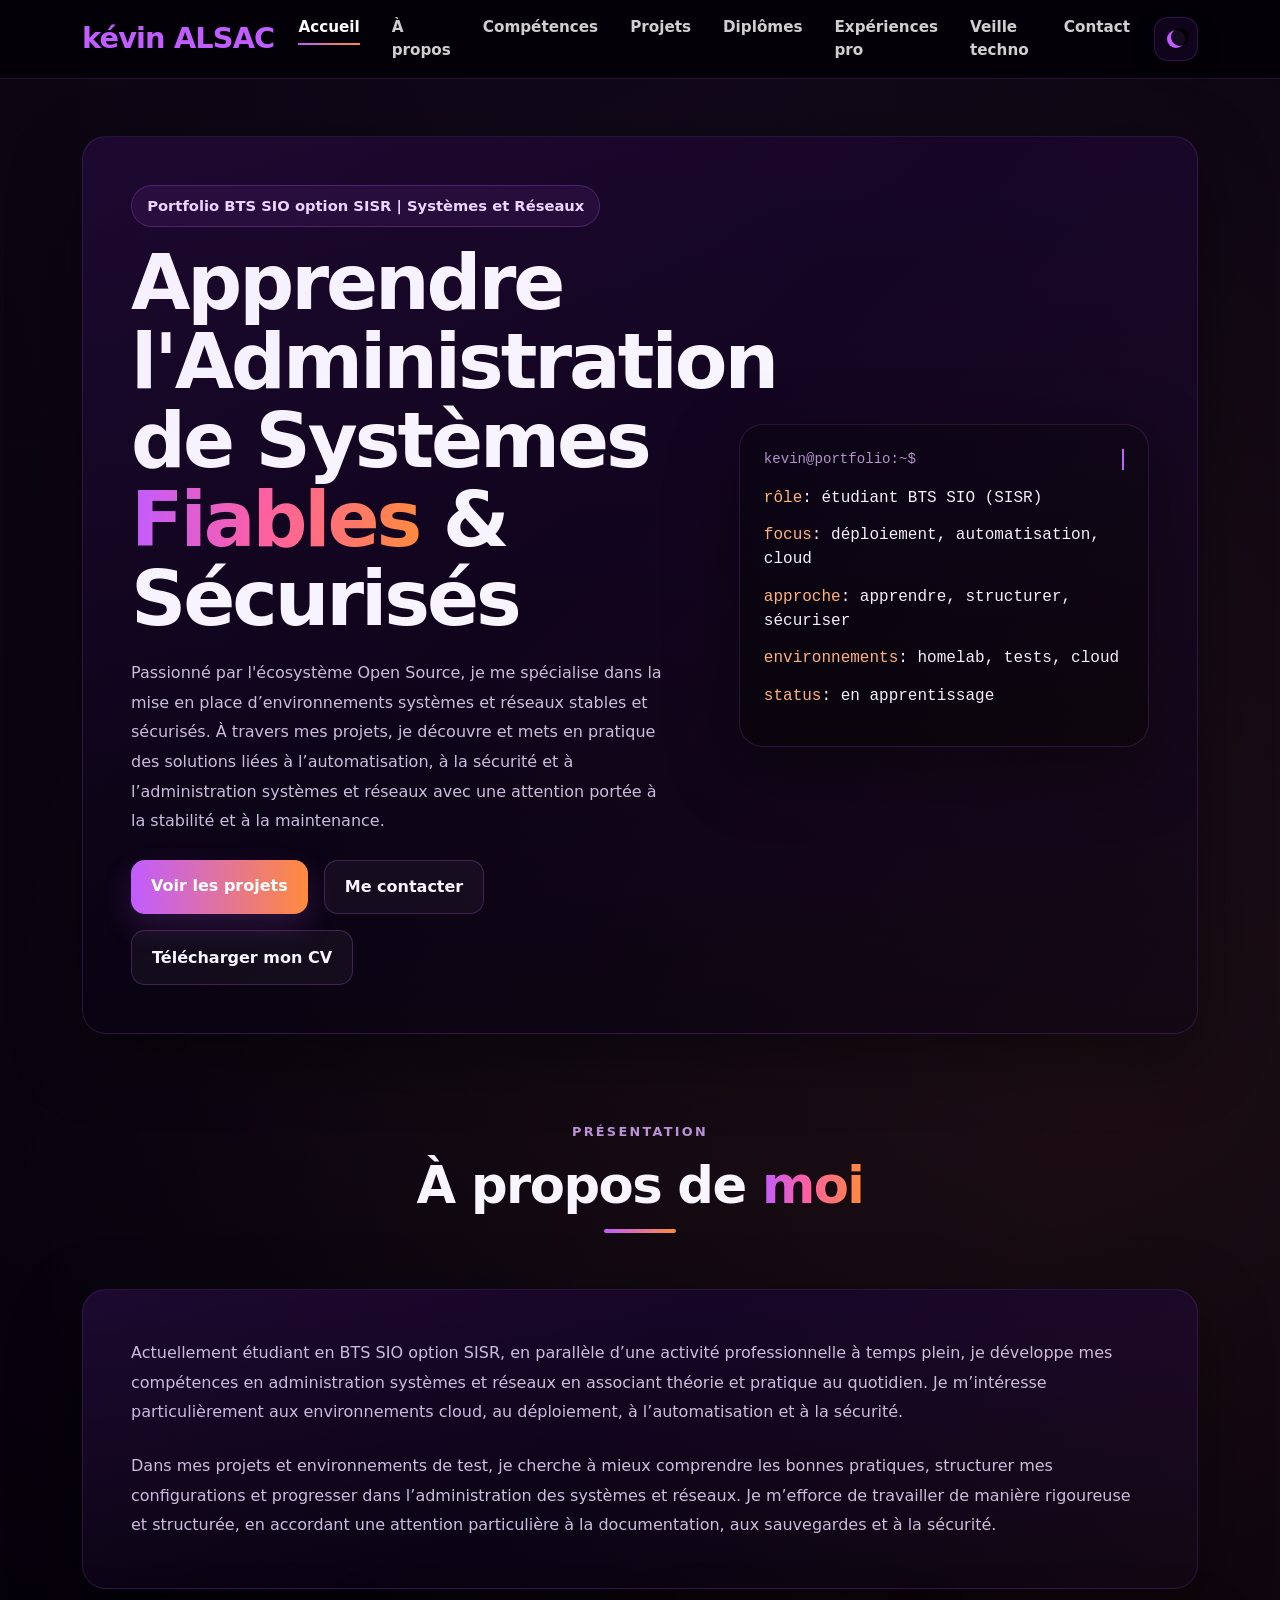
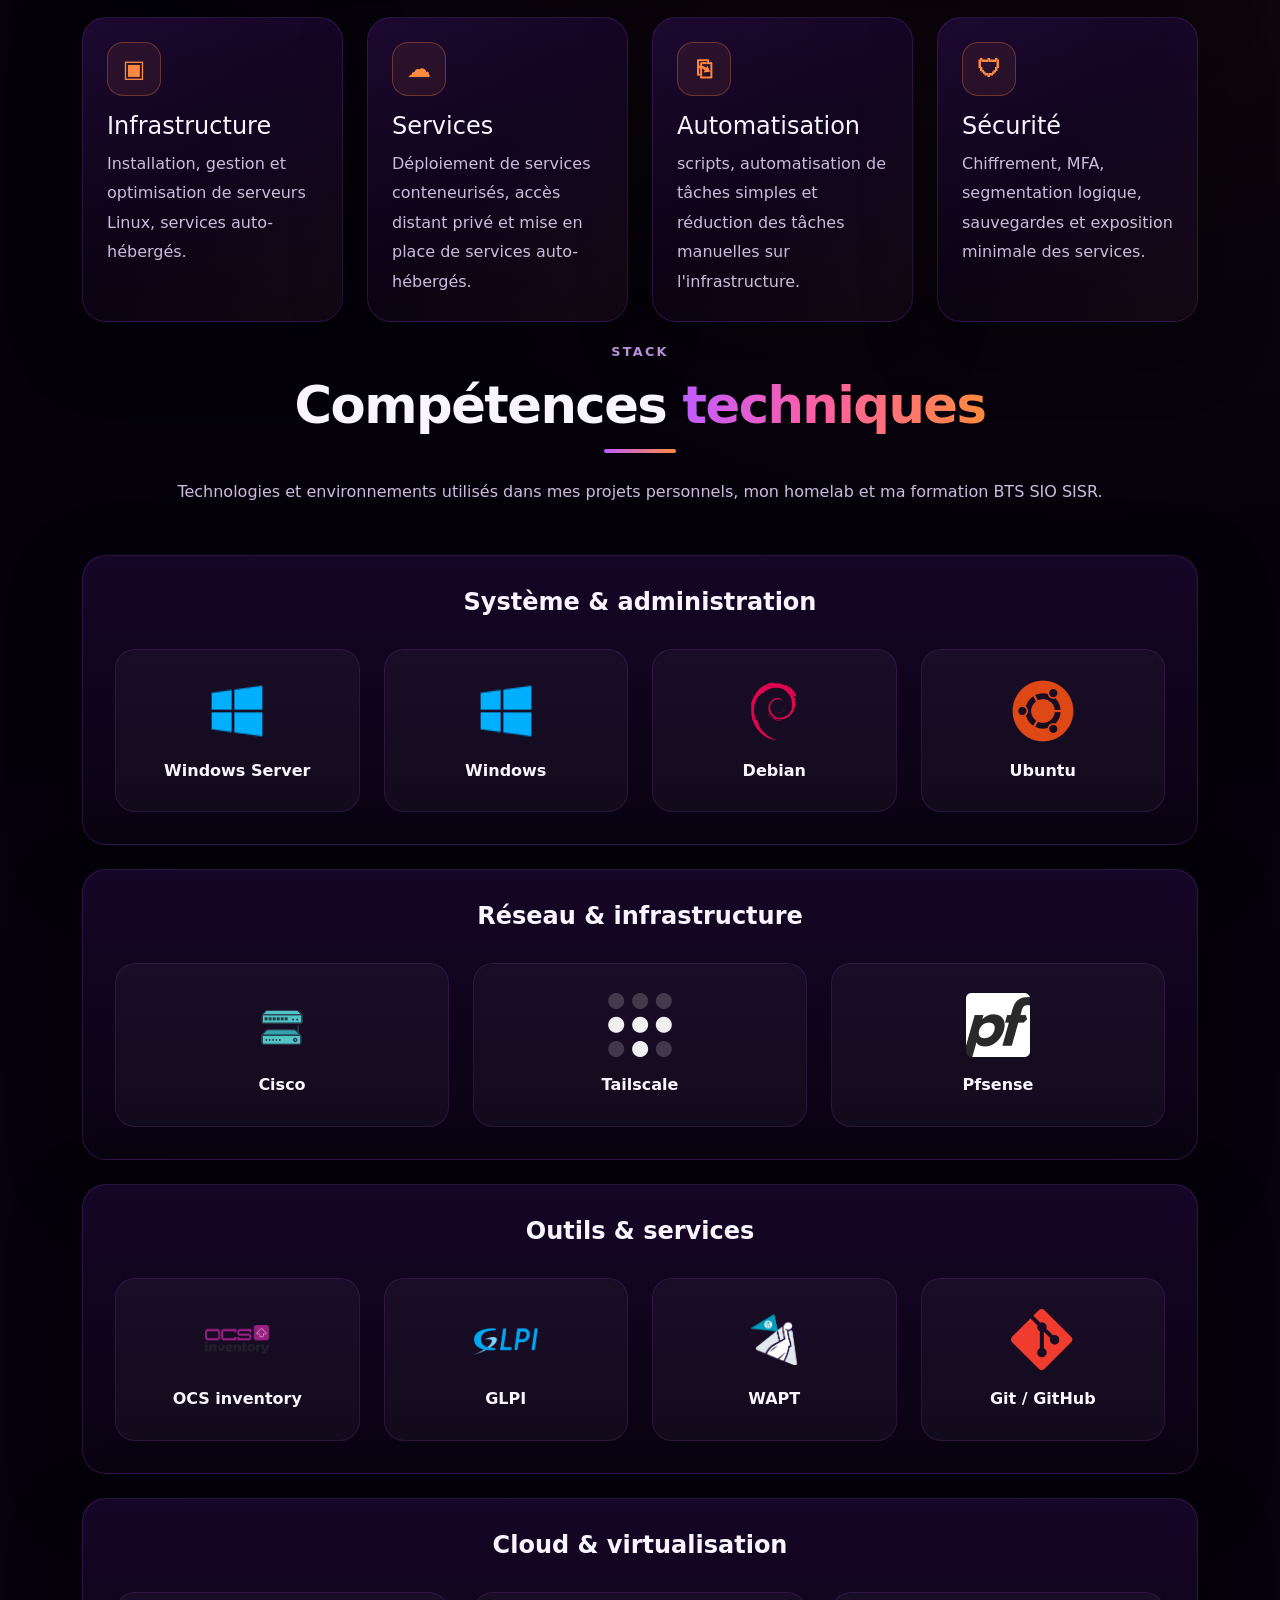
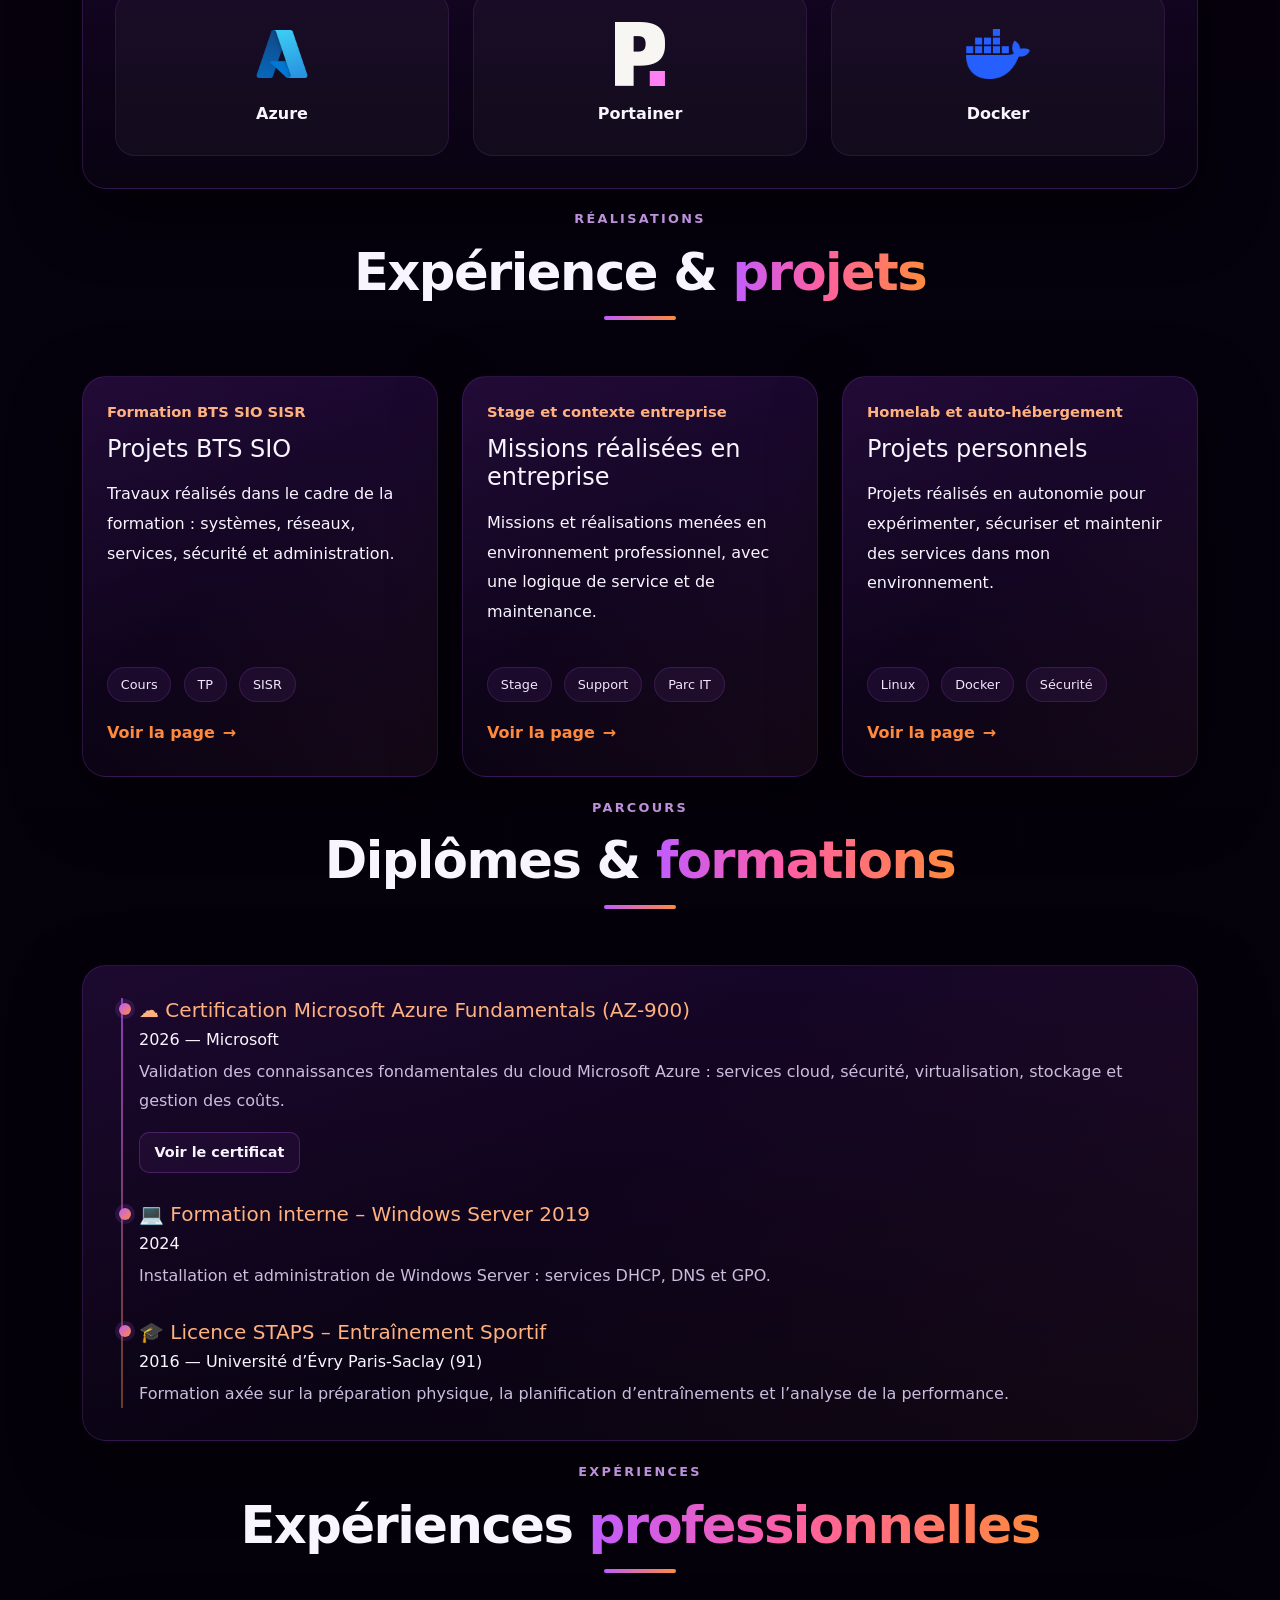
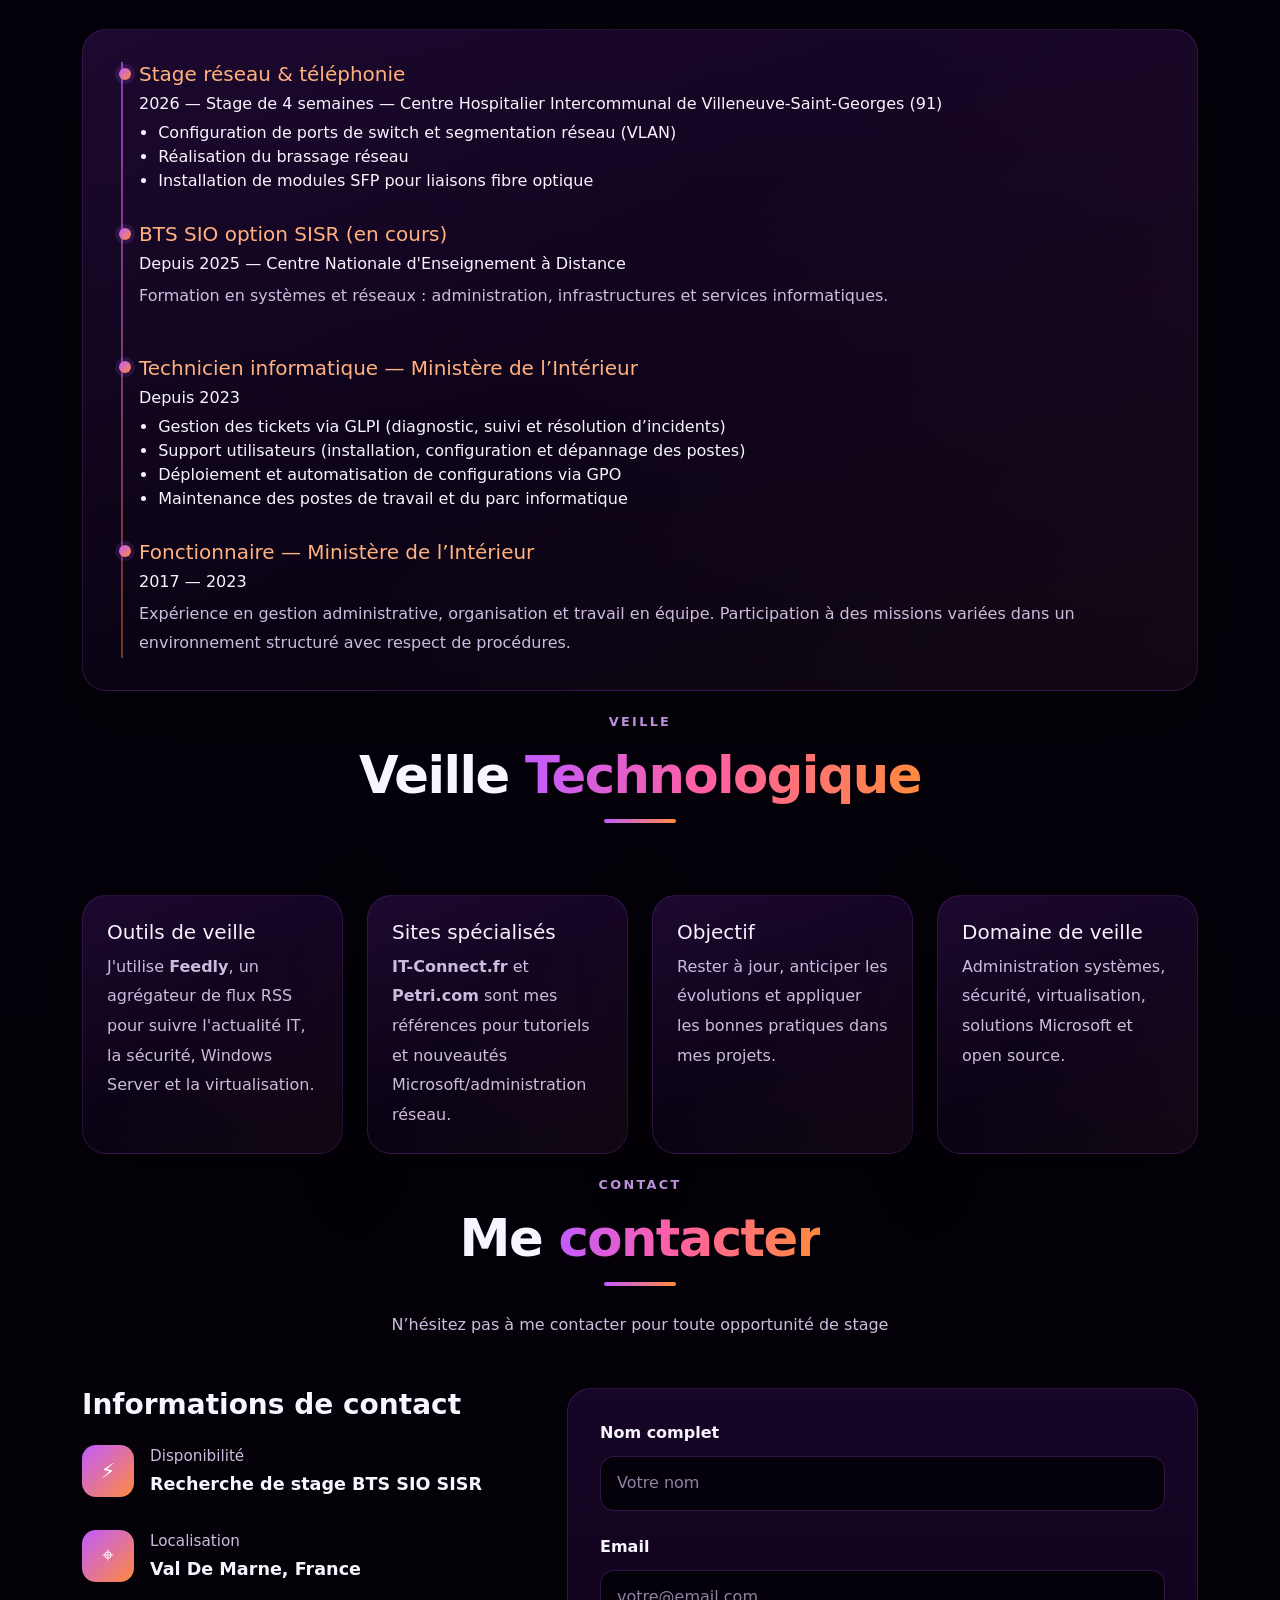
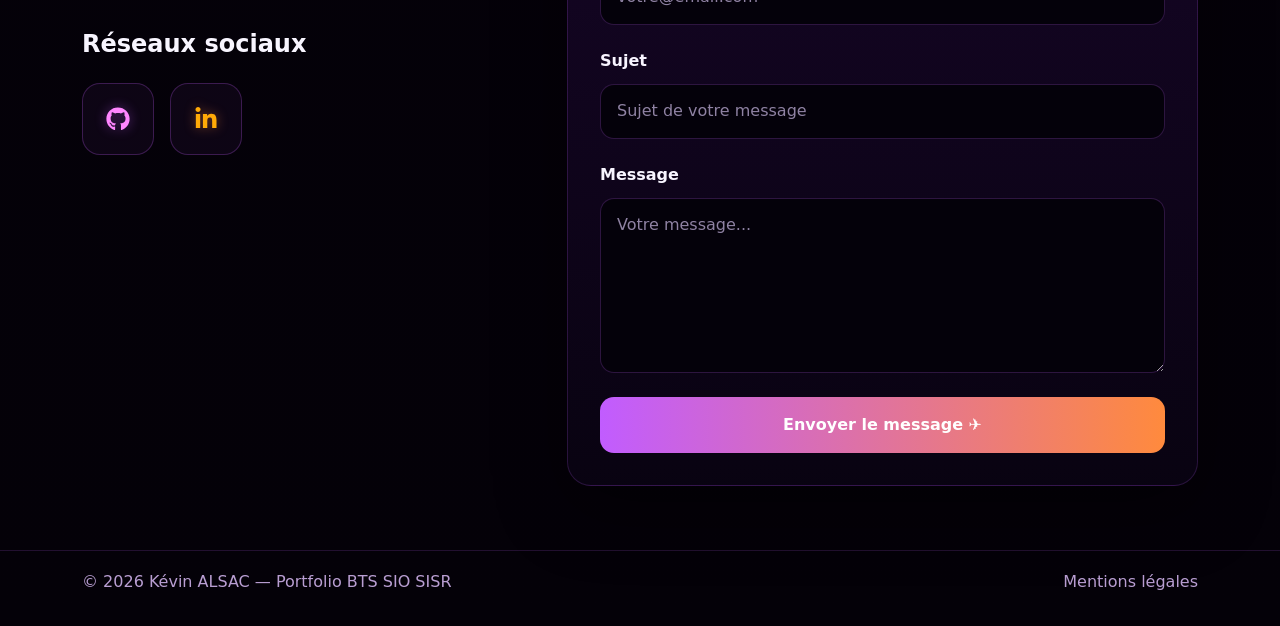
==== commit 431fb184: "dark/light mode" ====
--- a/index.html
+++ b/index.html
@@ -52,6 +52,21 @@
               <a class="nav-link" href="#contact">Contact</a>
             </li>
           </ul>
+          <button
+            class="theme-toggle ms-lg-3"
+            type="button"
+            aria-label="Activer le mode clair"
+            title="Changer de thème"
+          >
+            <span
+              class="theme-toggle-icon theme-toggle-sun"
+              aria-hidden="true"
+            ></span>
+            <span
+              class="theme-toggle-icon theme-toggle-moon"
+              aria-hidden="true"
+            ></span>
+          </button>
         </div>
       </div>
     </nav>
--- a/css/style.css
+++ b/css/style.css
@@ -131,6 +131,14 @@
 :root {
   --bg: #05010b;
   --bg-2: #0a0315;
+  --body-bg:
+    radial-gradient(circle at top, rgba(193, 92, 255, 0.08), transparent 26%),
+    radial-gradient(
+      circle at 85% 15%,
+      rgba(255, 138, 61, 0.08),
+      transparent 18%
+    ),
+    linear-gradient(180deg, #020106 0%, #06010d 40%, #040108 100%);
   --surface: linear-gradient(
     180deg,
     rgba(24, 6, 42, 0.92),
@@ -145,6 +153,50 @@
   --accent-2: #ff8a3d;
   --accent-3: #ff5fa2;
   --shadow: 0 22px 70px rgba(0, 0, 0, 0.45);
+  --navbar-bg: rgba(3, 1, 7, 0.9);
+  --navbar-link: rgba(255, 255, 255, 0.9);
+  --navbar-link-active: #ffffff;
+  --soft-fill: rgba(255, 255, 255, 0.035);
+  --input-bg: rgba(5, 2, 10, 0.95);
+  --input-text: #ffffff;
+  --placeholder: #8f82a3;
+  --hover-shadow: 0 24px 60px rgba(0, 0, 0, 0.55);
+}
+
+:root[data-theme="light"] {
+  color-scheme: light;
+  --bg: #f7f3ff;
+  --bg-2: #fff8f3;
+  --body-bg:
+    radial-gradient(circle at top, rgba(193, 92, 255, 0.12), transparent 28%),
+    radial-gradient(
+      circle at 85% 12%,
+      rgba(255, 138, 61, 0.14),
+      transparent 20%
+    ),
+    linear-gradient(180deg, #fffafd 0%, #f7f3ff 46%, #fff8f3 100%);
+  --surface: linear-gradient(
+    180deg,
+    rgba(255, 255, 255, 0.95),
+    rgba(255, 250, 245, 0.9)
+  );
+  --surface-soft: rgba(255, 255, 255, 0.82);
+  --line: rgba(124, 61, 185, 0.2);
+  --line-strong: rgba(217, 103, 44, 0.42);
+  --text: #241432;
+  --muted: #665a75;
+  --accent: #8f35d5;
+  --accent-2: #db6428;
+  --accent-3: #d93d84;
+  --shadow: 0 18px 48px rgba(71, 42, 105, 0.14);
+  --navbar-bg: rgba(255, 252, 248, 0.88);
+  --navbar-link: rgba(36, 20, 50, 0.78);
+  --navbar-link-active: #241432;
+  --soft-fill: rgba(143, 53, 213, 0.055);
+  --input-bg: rgba(255, 255, 255, 0.94);
+  --input-text: #241432;
+  --placeholder: #8a7c99;
+  --hover-shadow: 0 22px 50px rgba(71, 42, 105, 0.18);
 }
 
 * {
@@ -164,14 +216,7 @@
     BlinkMacSystemFont,
     "Segoe UI",
     sans-serif;
-  background:
-    radial-gradient(circle at top, rgba(193, 92, 255, 0.08), transparent 26%),
-    radial-gradient(
-      circle at 85% 15%,
-      rgba(255, 138, 61, 0.08),
-      transparent 18%
-    ),
-    linear-gradient(180deg, #020106 0%, #06010d 40%, #040108 100%);
+  background: var(--body-bg);
   color: var(--text);
 }
 
@@ -180,7 +225,7 @@
 }
 
 .navbar {
-  background: rgba(3, 1, 7, 0.9);
+  background: var(--navbar-bg);
   border-bottom: 1px solid rgba(193, 92, 255, 0.18);
   backdrop-filter: blur(12px);
 }
@@ -193,7 +238,7 @@
 }
 
 .nav-link {
-  color: rgba(255, 255, 255, 0.9) !important;
+  color: var(--navbar-link) !important;
   font-weight: 600;
   font-size: 0.95rem;
   position: relative;
@@ -220,8 +265,85 @@
 
 .nav-link:hover,
 .nav-link.active {
-  color: #fff !important;
+  color: var(--navbar-link-active) !important;
   opacity: 1;
+}
+
+.theme-toggle {
+  width: 44px;
+  height: 44px;
+  display: inline-flex;
+  align-items: center;
+  justify-content: center;
+  position: relative;
+  flex: 0 0 auto;
+  border: 1px solid var(--line);
+  border-radius: 14px;
+  background: var(--surface-soft);
+  color: var(--text);
+  box-shadow: 0 10px 24px rgba(0, 0, 0, 0.16);
+  transition:
+    transform 0.2s ease,
+    border-color 0.2s ease,
+    background 0.2s ease;
+}
+
+.theme-toggle:hover {
+  transform: translateY(-1px);
+  border-color: var(--line-strong);
+}
+
+.theme-toggle-icon {
+  position: absolute;
+  width: 18px;
+  height: 18px;
+  transition:
+    opacity 0.2s ease,
+    transform 0.2s ease;
+}
+
+.theme-toggle-sun {
+  opacity: 0;
+  transform: rotate(-35deg) scale(0.75);
+  border-radius: 50%;
+  background: var(--accent-2);
+  box-shadow:
+    0 -11px 0 -7px var(--accent-2),
+    0 11px 0 -7px var(--accent-2),
+    11px 0 0 -7px var(--accent-2),
+    -11px 0 0 -7px var(--accent-2),
+    8px 8px 0 -7px var(--accent-2),
+    -8px -8px 0 -7px var(--accent-2),
+    8px -8px 0 -7px var(--accent-2),
+    -8px 8px 0 -7px var(--accent-2);
+}
+
+.theme-toggle-moon {
+  opacity: 1;
+  transform: scale(1);
+  border-radius: 50%;
+  background: var(--accent);
+}
+
+.theme-toggle-moon::after {
+  content: "";
+  position: absolute;
+  top: -2px;
+  right: -4px;
+  width: 18px;
+  height: 18px;
+  border-radius: 50%;
+  background: var(--navbar-bg);
+}
+
+:root[data-theme="light"] .theme-toggle-sun {
+  opacity: 1;
+  transform: rotate(0) scale(1);
+}
+
+:root[data-theme="light"] .theme-toggle-moon {
+  opacity: 0;
+  transform: rotate(35deg) scale(0.75);
 }
 
 .hero {
@@ -274,6 +396,12 @@
   font-size: 0.92rem;
 }
 
+:root[data-theme="light"] .hero-badge {
+  border-color: rgba(143, 53, 213, 0.24);
+  background: rgba(143, 53, 213, 0.08);
+  color: #5d257f;
+}
+
 .hero-title {
   font-size: clamp(2.6rem, 6vw, 5rem);
   font-weight: 800;
@@ -337,6 +465,27 @@
   font-family: "Courier New", monospace;
 }
 
+:root[data-theme="light"] .terminal-box {
+  background: linear-gradient(
+    180deg,
+    rgba(255, 255, 255, 0.96),
+    rgba(255, 249, 244, 0.94)
+  );
+  border-color: rgba(124, 61, 185, 0.2);
+}
+
+:root[data-theme="light"] .terminal-head {
+  color: #725882;
+}
+
+:root[data-theme="light"] .terminal-line {
+  color: var(--text);
+}
+
+:root[data-theme="light"] .terminal-key {
+  color: var(--accent-2);
+}
+
 .terminal-head {
   display: flex;
   justify-content: space-between;
@@ -367,6 +516,11 @@
   font-size: 0.8rem;
   margin-bottom: 0.85rem;
   font-weight: 700;
+}
+
+:root[data-theme="light"] .section-label,
+:root[data-theme="light"] .mini-title {
+  color: #704086;
 }
 
 .section-title {
@@ -410,7 +564,7 @@
 .skill-panel:hover {
   transform: translateY(-6px);
   border-color: var(--line-strong);
-  box-shadow: 0 24px 60px rgba(0, 0, 0, 0.55);
+  box-shadow: var(--hover-shadow);
 }
 
 .feature-icon {
@@ -447,11 +601,22 @@
   color: #f2e7ff;
 }
 
+:root[data-theme="light"] .chip {
+  background: rgba(143, 53, 213, 0.08);
+  border-color: rgba(143, 53, 213, 0.17);
+  color: #442157;
+}
+
 .project-subtitle {
   color: #ffb17f;
   font-size: 0.92rem;
   margin-bottom: 0.7rem;
   font-weight: 600;
+}
+
+:root[data-theme="light"] .project-subtitle,
+:root[data-theme="light"] .timeline-date {
+  color: var(--accent-2);
 }
 
 .project-points {
@@ -478,6 +643,14 @@
   text-decoration: none;
 }
 
+:root[data-theme="light"] .project-category-card {
+  background: linear-gradient(
+    180deg,
+    rgba(255, 255, 255, 0.96),
+    rgba(255, 248, 242, 0.92)
+  );
+}
+
 .project-category-card:hover,
 .project-category-card:focus {
   color: var(--text);
@@ -535,6 +708,10 @@
 
 .back-link:hover {
   color: #fff;
+}
+
+:root[data-theme="light"] .back-link:hover {
+  color: var(--accent);
 }
 
 .project-list-card {
@@ -595,6 +772,14 @@
   filter: invert(1);
 }
 
+:root[data-theme="light"] .project-detail-modal .btn-close {
+  filter: none;
+}
+
+:root[data-theme="light"] .btn-close-white {
+  filter: none;
+}
+
 .project-detail-list {
   color: var(--muted);
   line-height: 1.8;
@@ -609,7 +794,7 @@
 .stage-report-hero,
 .stage-report-section,
 .stage-task {
-  background: rgba(255, 255, 255, 0.035);
+  background: var(--soft-fill);
   border: 1px solid rgba(193, 92, 255, 0.14);
   border-radius: 18px;
   padding: 1.2rem;
@@ -736,6 +921,11 @@
   font-weight: 600;
   margin-bottom: 0.45rem;
   font-size: 0.95rem;
+}
+
+:root[data-theme="light"] .progress-label,
+:root[data-theme="light"] .project-points {
+  color: var(--text);
 }
 
 .progress.custom-progress {
@@ -802,7 +992,7 @@
 }
 
 .skill-card {
-  background: rgba(255, 255, 255, 0.03);
+  background: var(--soft-fill);
   border: 1px solid rgba(193, 92, 255, 0.12);
   border-radius: 20px;
   padding: 1.8rem 1rem;
@@ -813,7 +1003,7 @@
 .skill-card:hover {
   transform: translateY(-4px);
   border-color: var(--line-strong);
-  background: rgba(255, 255, 255, 0.05);
+  background: rgba(193, 92, 255, 0.07);
 }
 
 .skill-card img {
@@ -846,6 +1036,12 @@
   border-color: var(--accent-2);
   background: rgba(255, 138, 61, 0.08);
   color: white;
+}
+
+:root[data-theme="light"] .btn-cv:hover,
+:root[data-theme="light"] .btn-certif:hover,
+:root[data-theme="light"] .social-box:hover {
+  color: var(--text);
 }
 /*FIN PARTIE CSS CV */
 /* PARTIE BUTTON CERTIFICATS AZURE */
@@ -934,22 +1130,22 @@
 }
 
 .custom-input {
-  background: rgba(5, 2, 10, 0.95);
+  background: var(--input-bg);
   border: 1px solid rgba(193, 92, 255, 0.22);
   border-radius: 14px;
-  color: white;
+  color: var(--input-text);
   padding: 0.9rem 1rem;
 }
 
 .custom-input:focus {
-  background: rgba(5, 2, 10, 0.95);
+  background: var(--input-bg);
   border-color: var(--accent);
   box-shadow: none;
-  color: white;
+  color: var(--input-text);
 }
 
 .custom-input::placeholder {
-  color: #8f82a3;
+  color: var(--placeholder);
 }
 
 .form-label {
@@ -988,12 +1184,22 @@
     drop-shadow(0 0 6px rgba(193, 92, 255, 0.45));
 }
 
+:root[data-theme="light"] .github-icon {
+  filter: brightness(0) saturate(100%) invert(27%) sepia(41%) saturate(1716%)
+    hue-rotate(245deg) brightness(88%) contrast(92%);
+}
+
 .linkedin-icon {
   filter: brightness(0) saturate(100%) invert(67%) sepia(89%) saturate(1800%)
     hue-rotate(355deg) brightness(103%) contrast(101%)
     drop-shadow(0 0 6px rgba(255, 138, 61, 0.45));
 }
 
+:root[data-theme="light"] .linkedin-icon {
+  filter: brightness(0) saturate(100%) invert(40%) sepia(75%) saturate(1055%)
+    hue-rotate(348deg) brightness(95%) contrast(88%);
+}
+
 /* FIN PARTIE CONTACT */
 /* PARTIE FOOTER */
 
@@ -1014,7 +1220,7 @@
 /* FIN PARTIE FOOTER */
 /* MENTIONS LEGALES */
 .legal-modal-content {
-  background: rgba(14, 3, 24, 0.96);
+  background: var(--surface);
   border: 1px solid var(--line);
   border-radius: 24px;
   color: var(--text);
@@ -1045,6 +1251,10 @@
   backdrop-filter: blur(8px);
   background: rgba(0, 0, 0, 0.75);
   opacity: 1 !important;
+}
+
+:root[data-theme="light"] .modal-backdrop.show {
+  background: rgba(36, 20, 50, 0.35);
 }
 /* FIN MENTIONS LEGALES */
 
@@ -1107,6 +1317,11 @@
   padding: 1.2rem 0 2rem;
 }
 
+:root[data-theme="light"] footer,
+:root[data-theme="light"] .footer-links a {
+  color: #704d83;
+}
+
 @keyframes typing {
   /* 0% à 30% : Le texte s'écrit (environ 1.5s) */
   0% {
@@ -1143,6 +1358,10 @@
     padding-top: 7.5rem;
   }
 
+  .theme-toggle {
+    margin-top: 0.8rem;
+  }
+
   .stage-report-hero,
   .stage-report-grid,
   .stage-report-images {
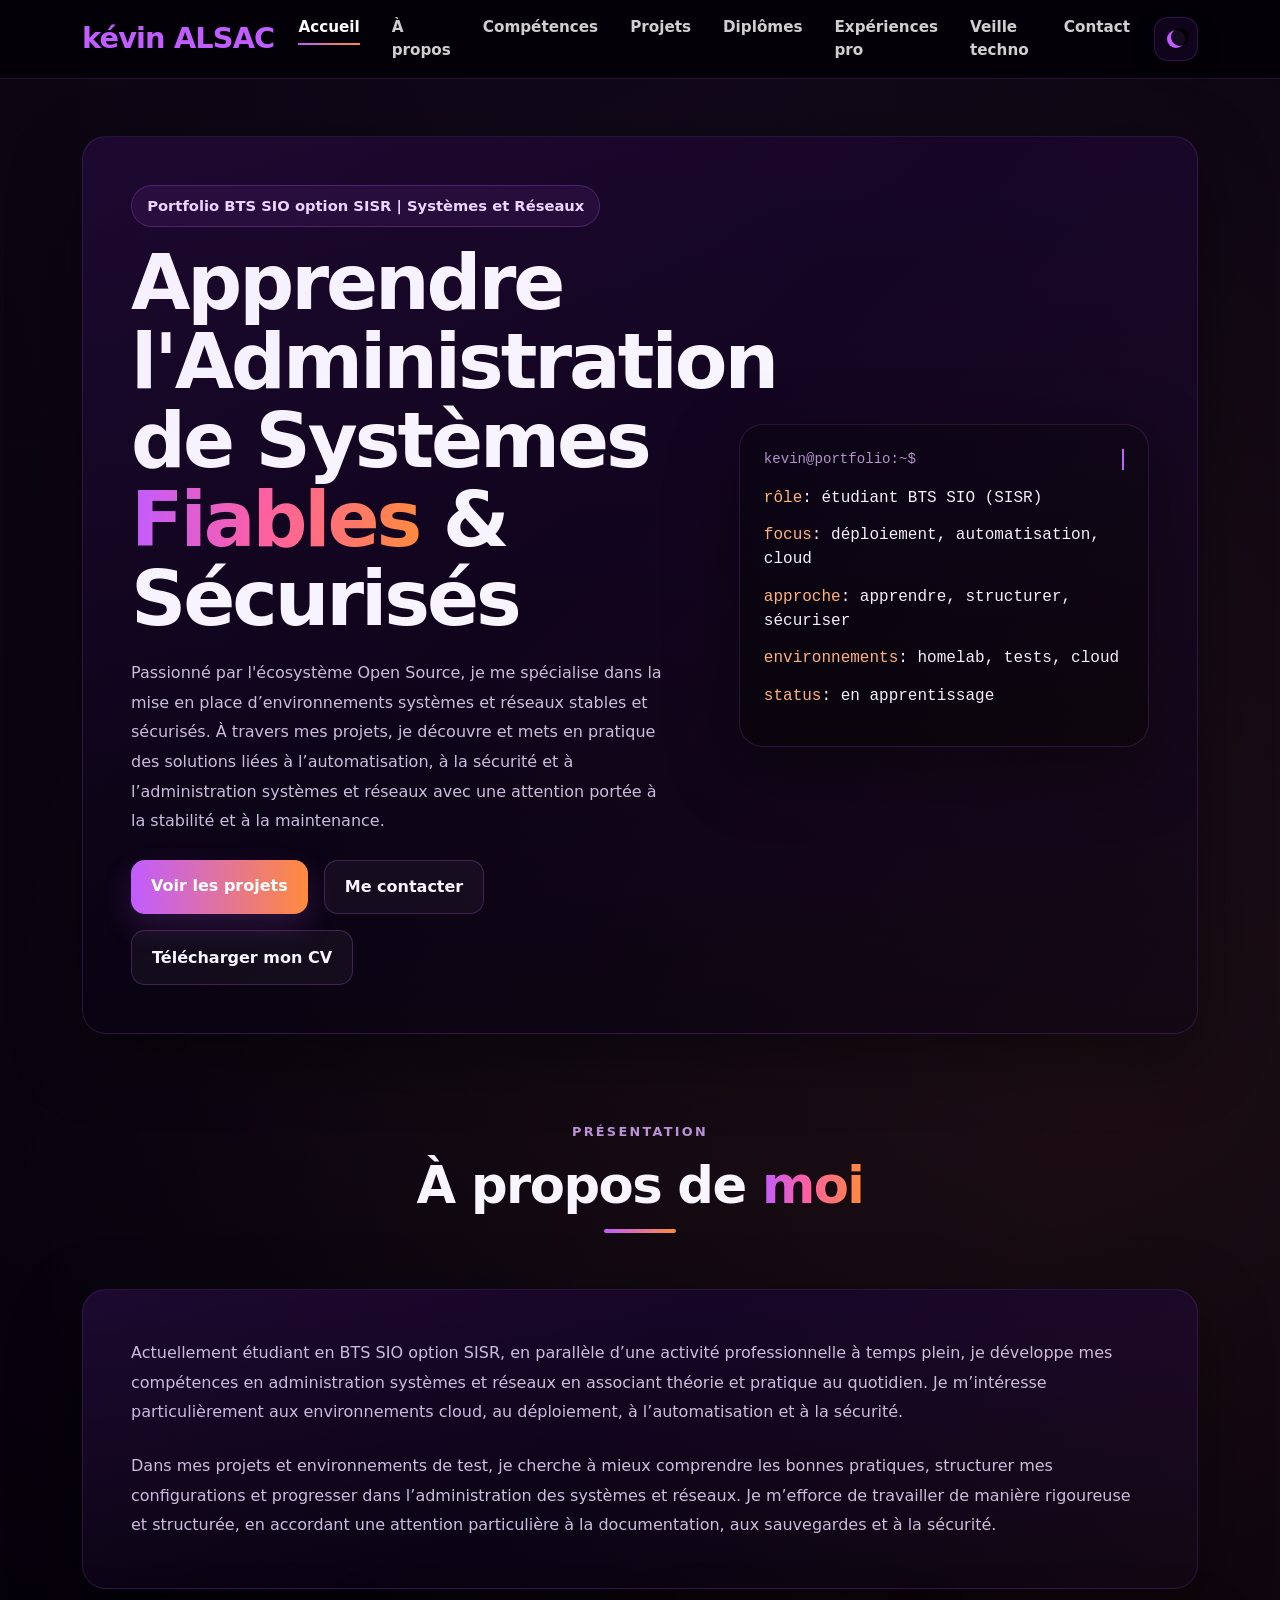
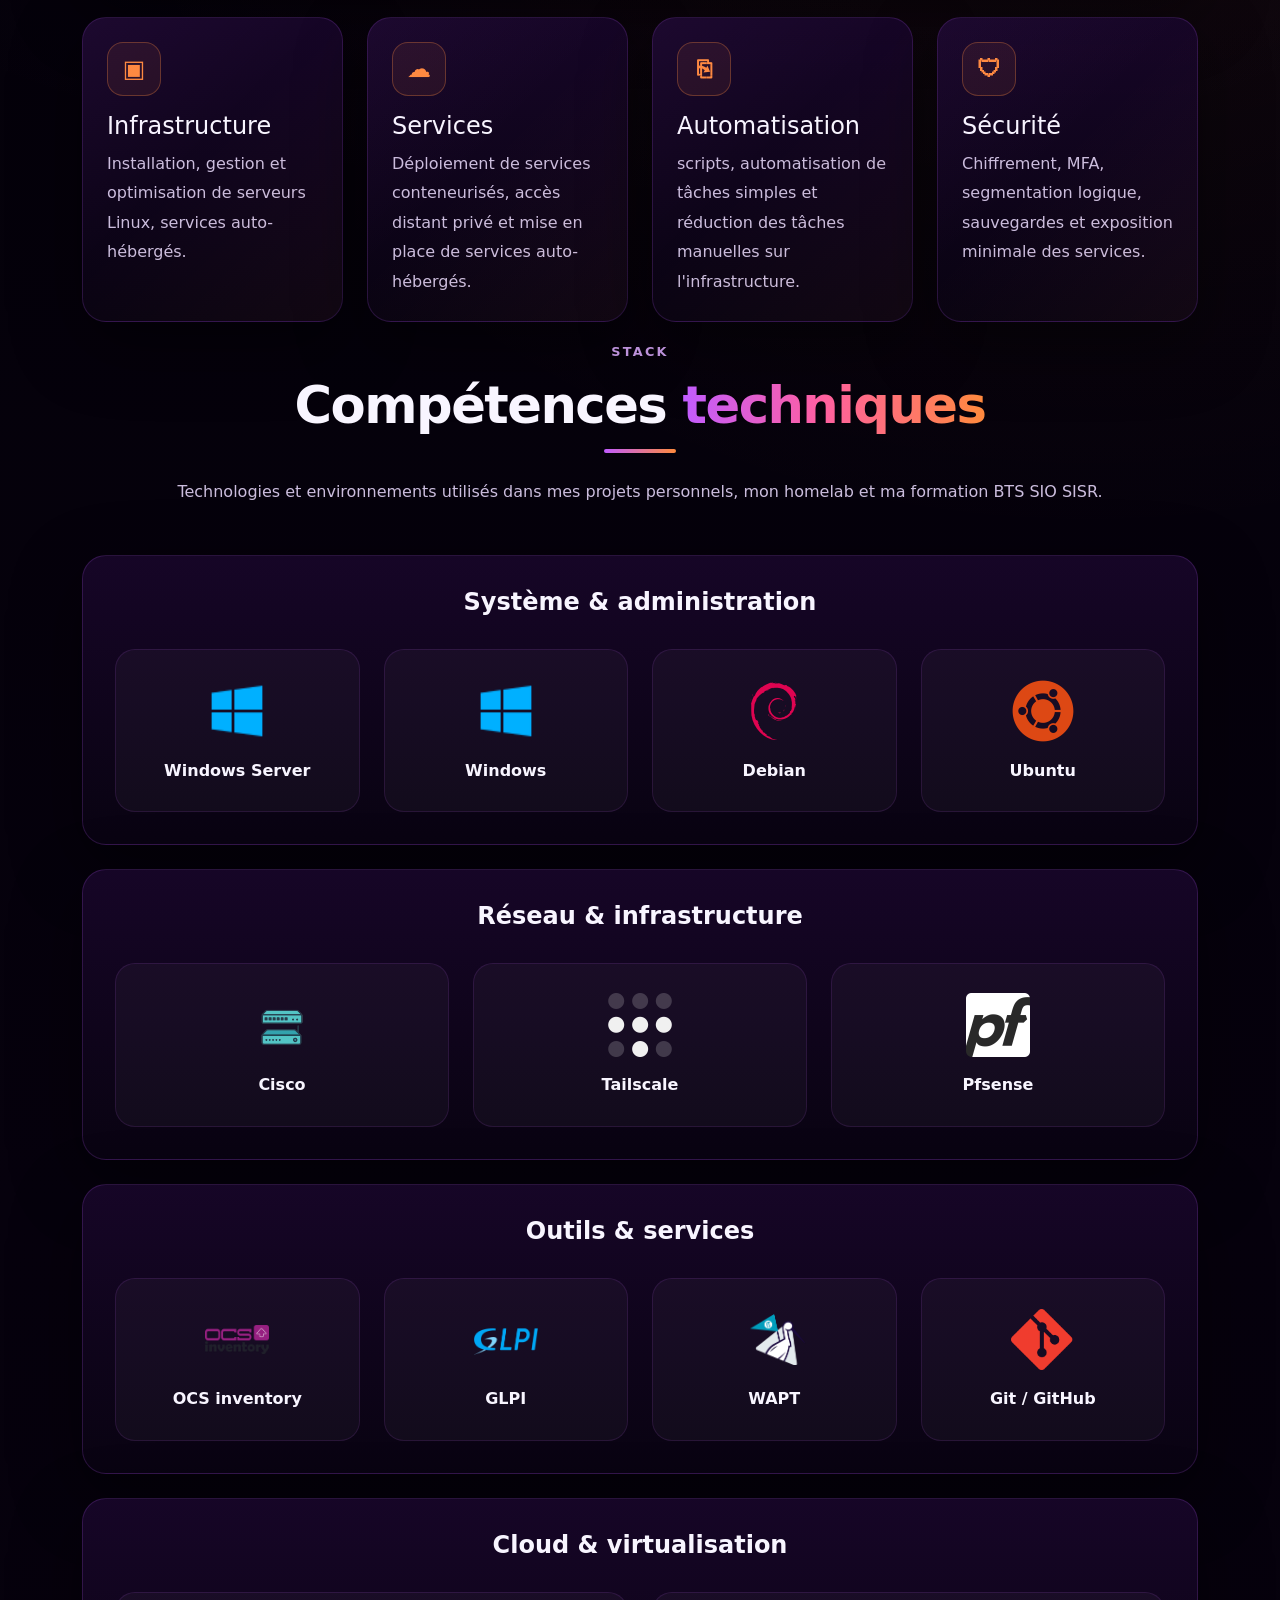
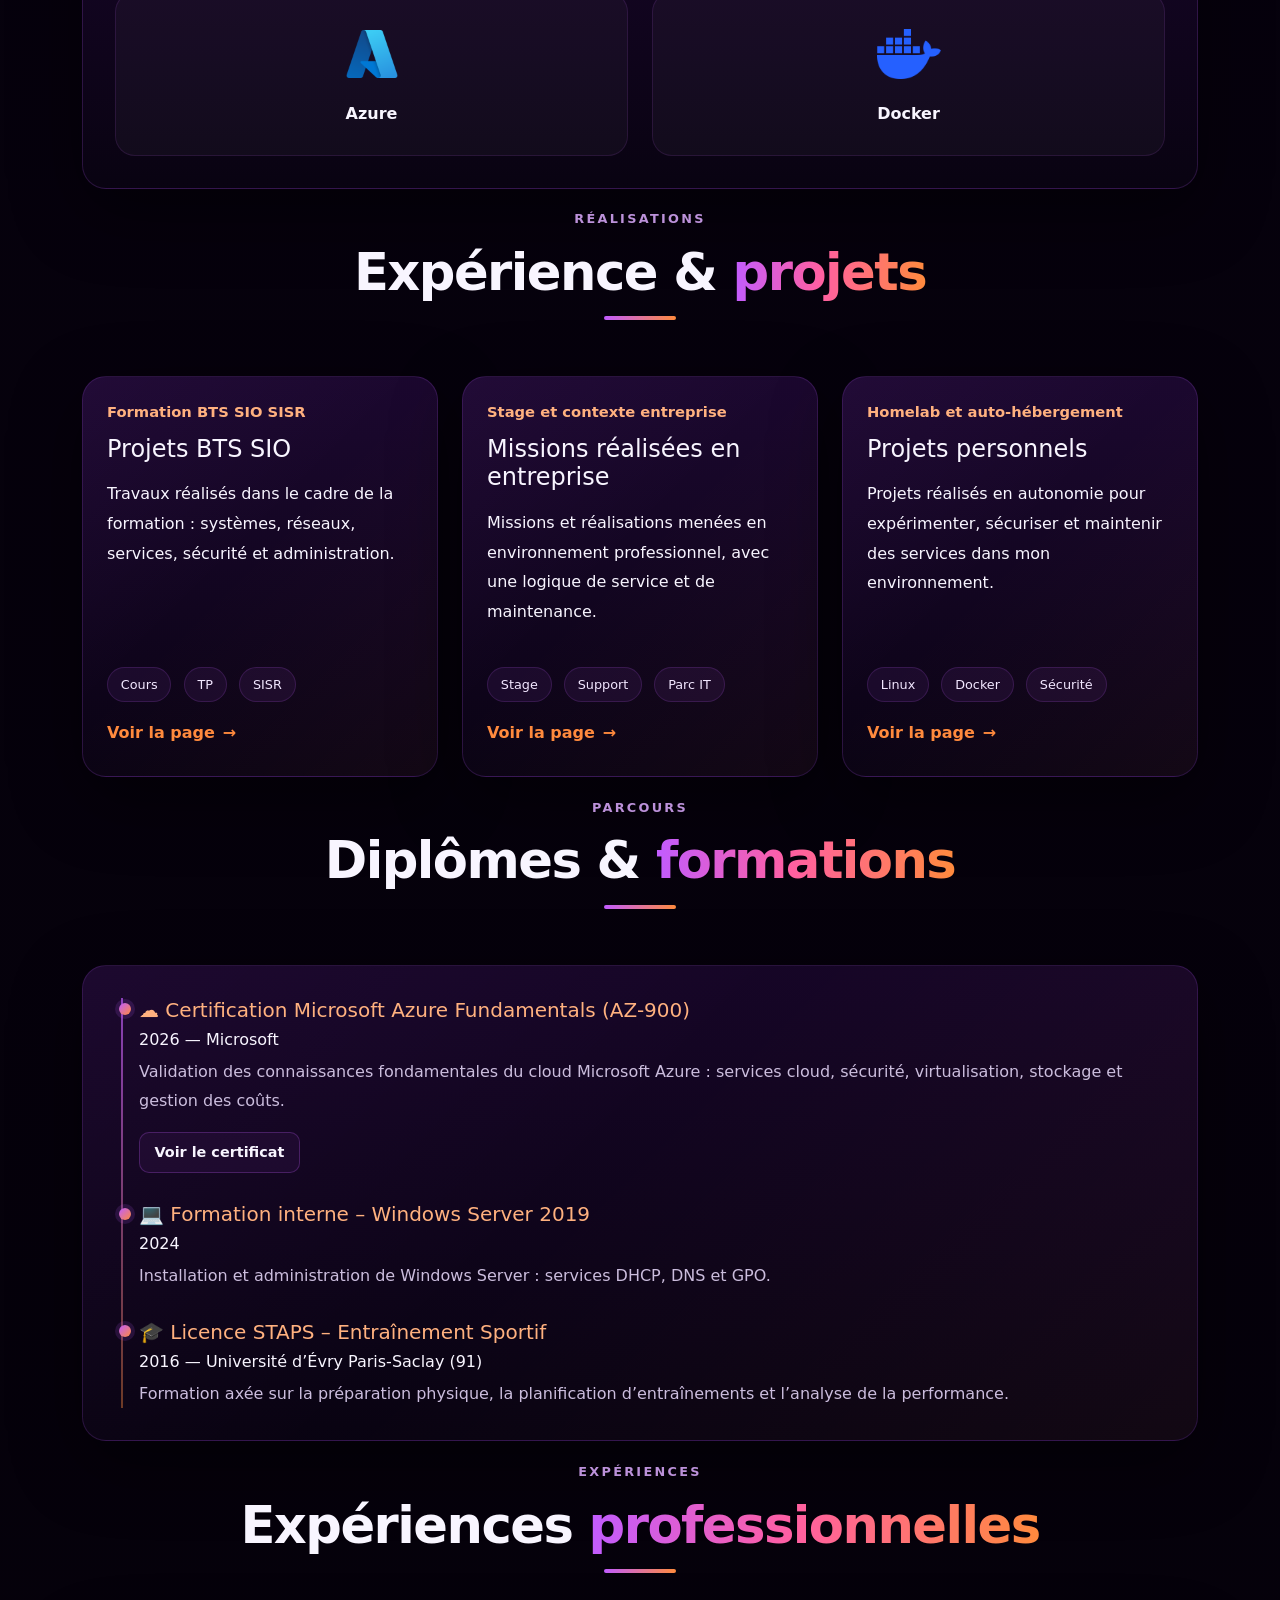
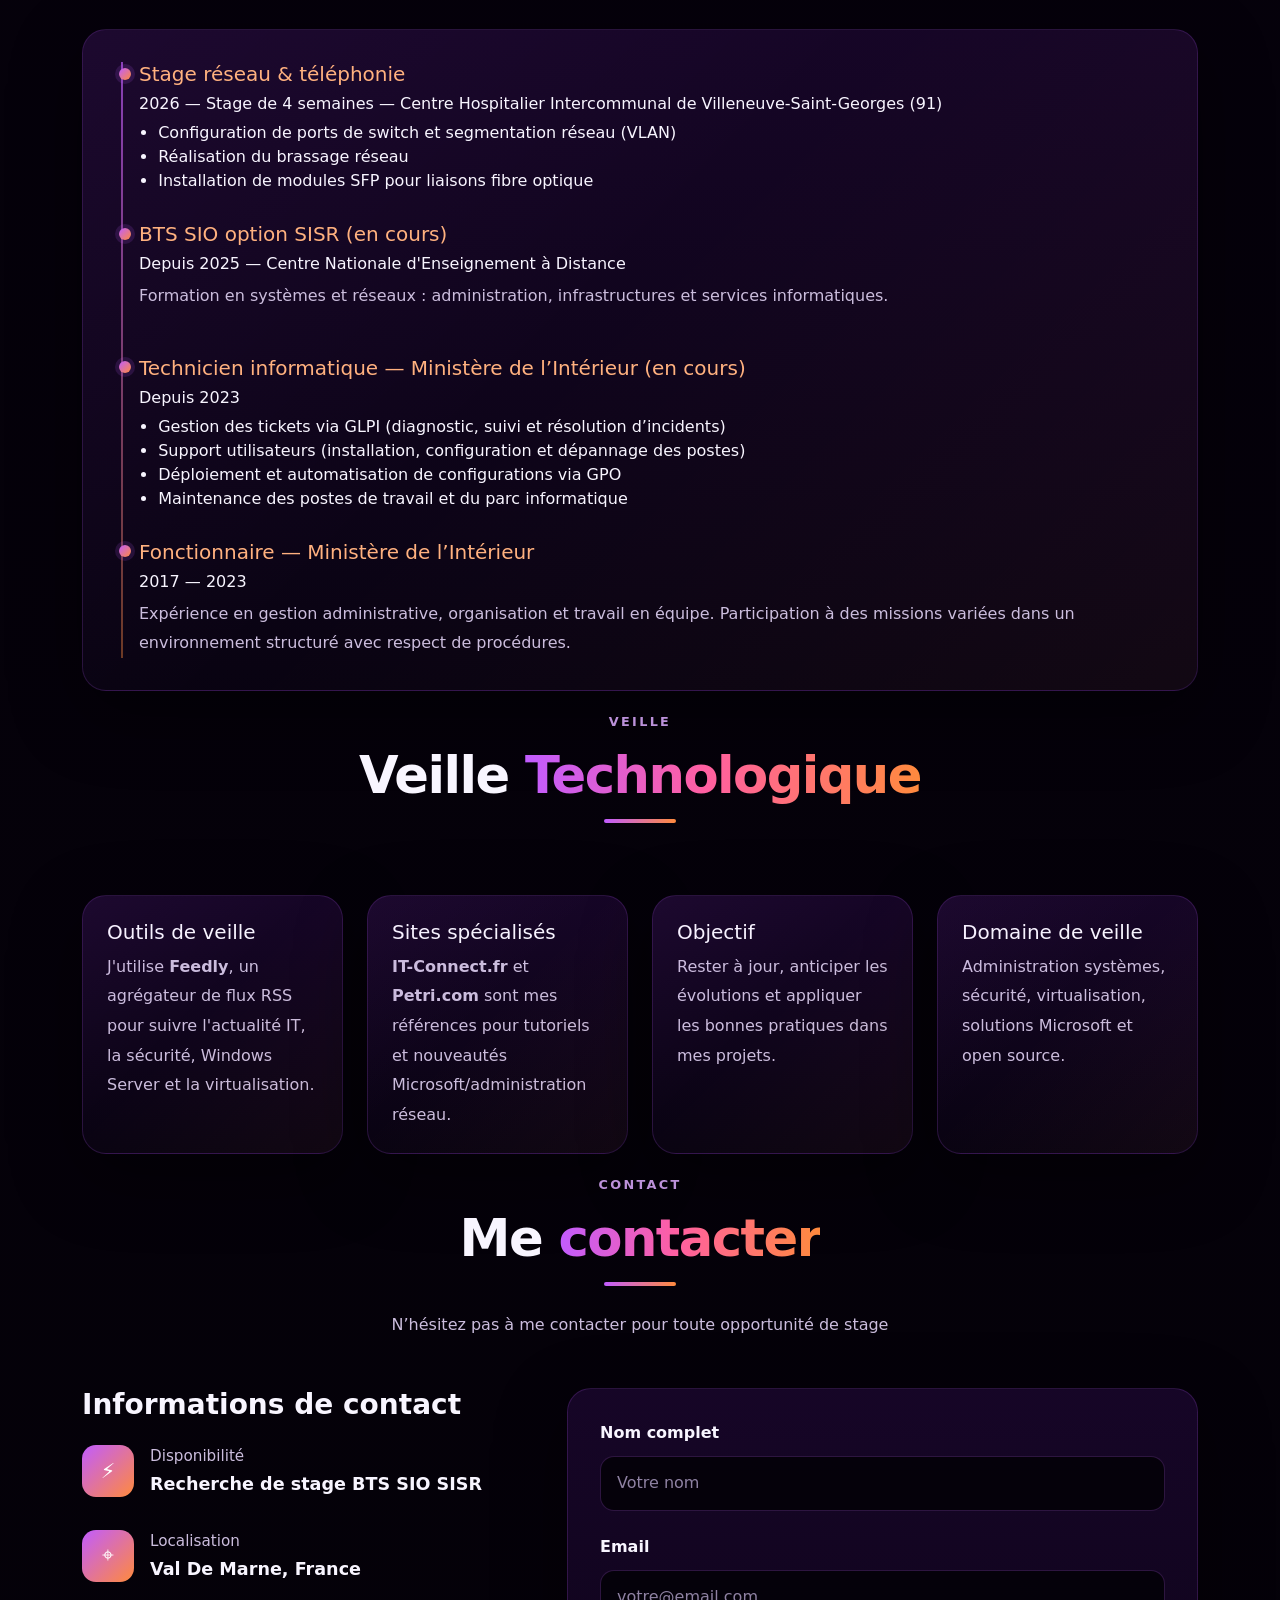
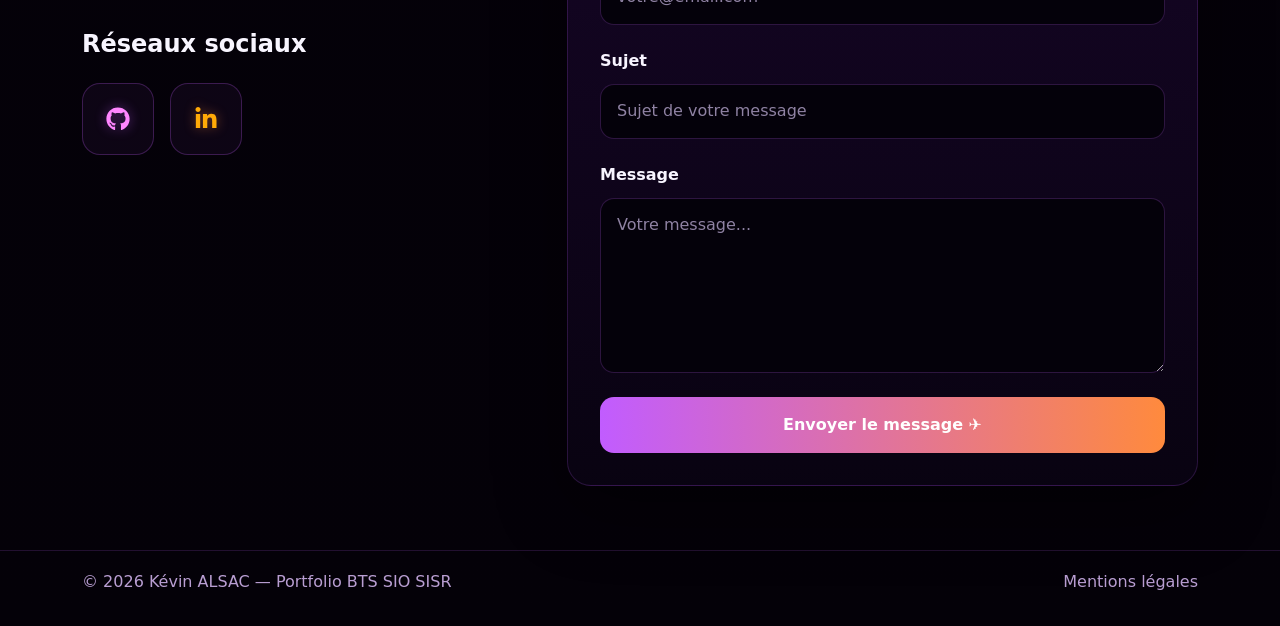
==== commit 2e091ce2: "changement front" ====
--- a/index.html
+++ b/index.html
@@ -262,6 +262,7 @@
 
               <div class="skill-card">
                 <img
+                  id="icon-tailscale"
                   src="./assets/images/logos/tailscale.png"
                   alt="Tailscale"
                 />
@@ -310,14 +311,6 @@
               <div class="skill-card">
                 <img src="./assets/images/logos/azure.png" alt="Azure" />
                 <span>Azure</span>
-              </div>
-
-              <div class="skill-card">
-                <img
-                  src="./assets/images/logos/portainer.png"
-                  alt="Portainer"
-                />
-                <span>Portainer</span>
               </div>
 
               <div class="skill-card">
@@ -518,7 +511,8 @@
               <div class="timeline-item">
                 <div class="timeline-date">
                   <h3 class="h5 mb-2">
-                    Technicien informatique — Ministère de l’Intérieur
+                    Technicien informatique — Ministère de l’Intérieur (en
+                    cours)
                   </h3>
                 </div>
                 <div class="h6 mb-2">Depuis 2023</div>
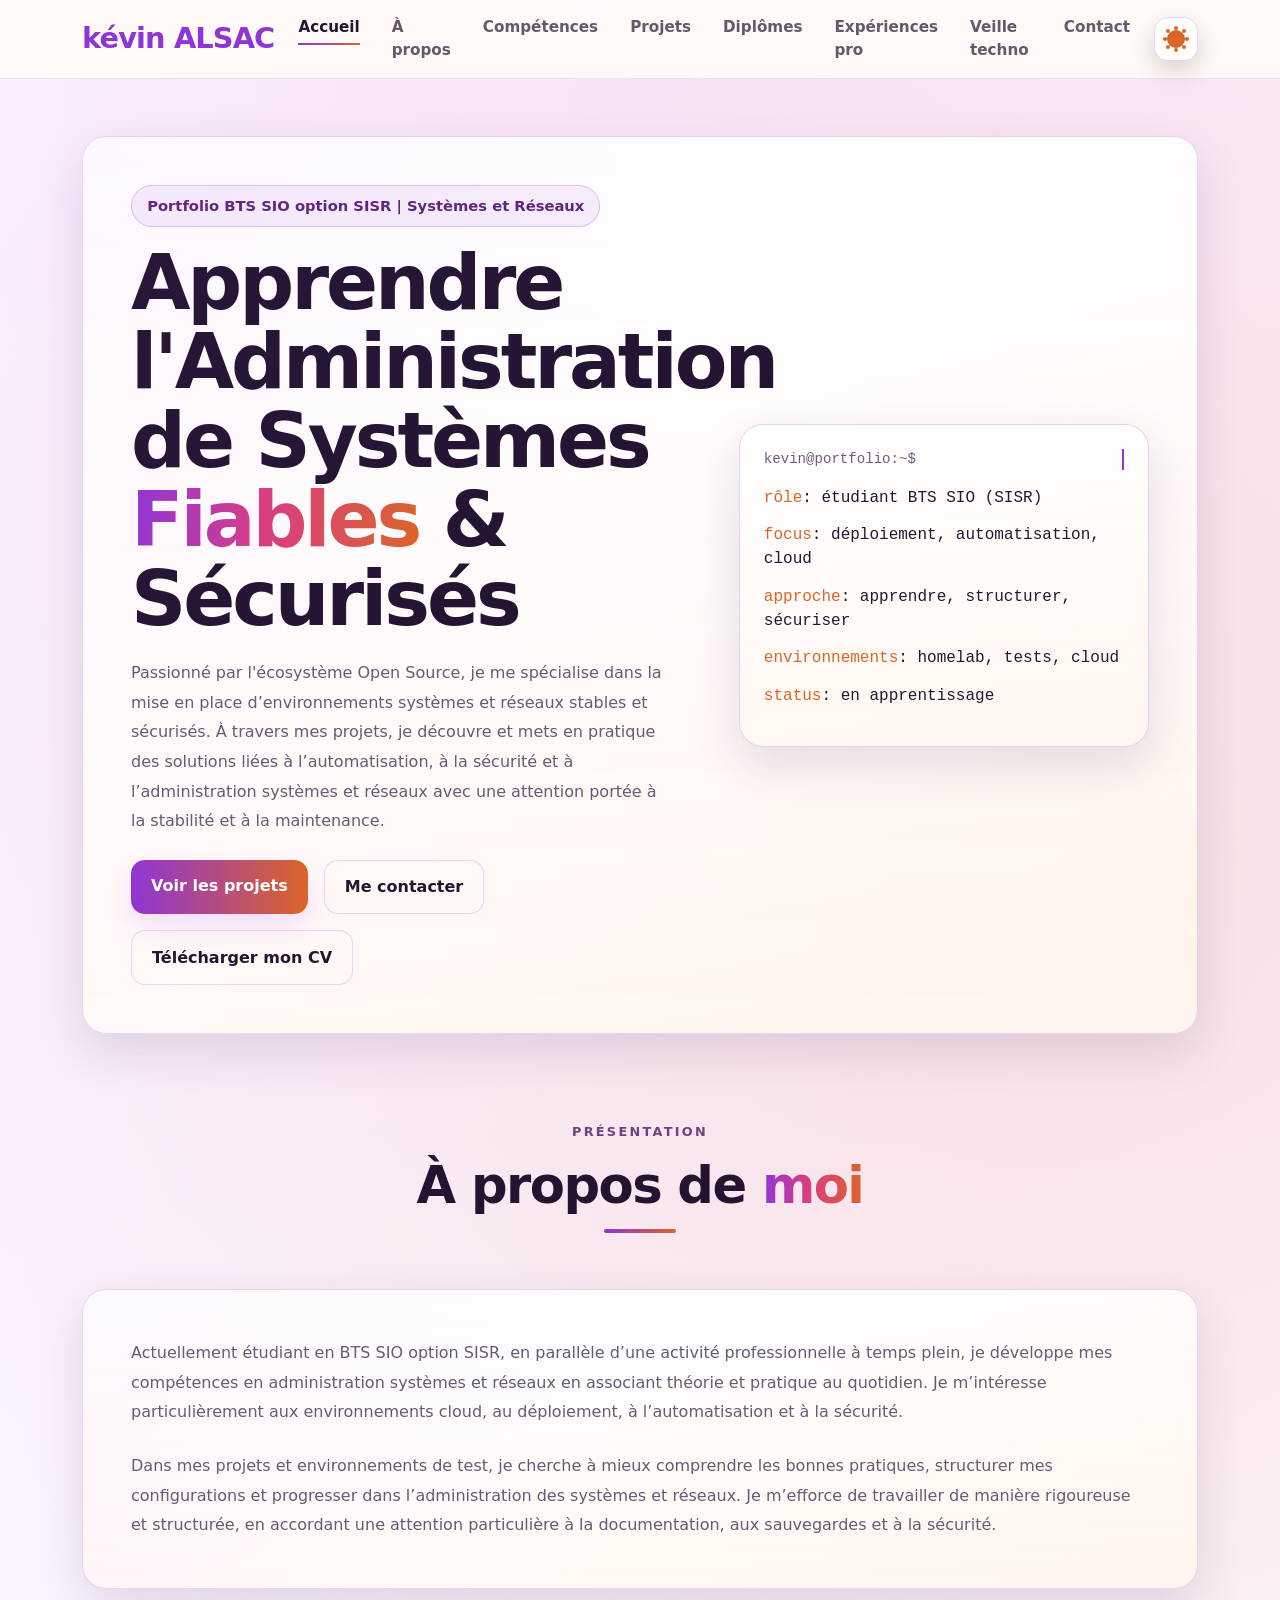
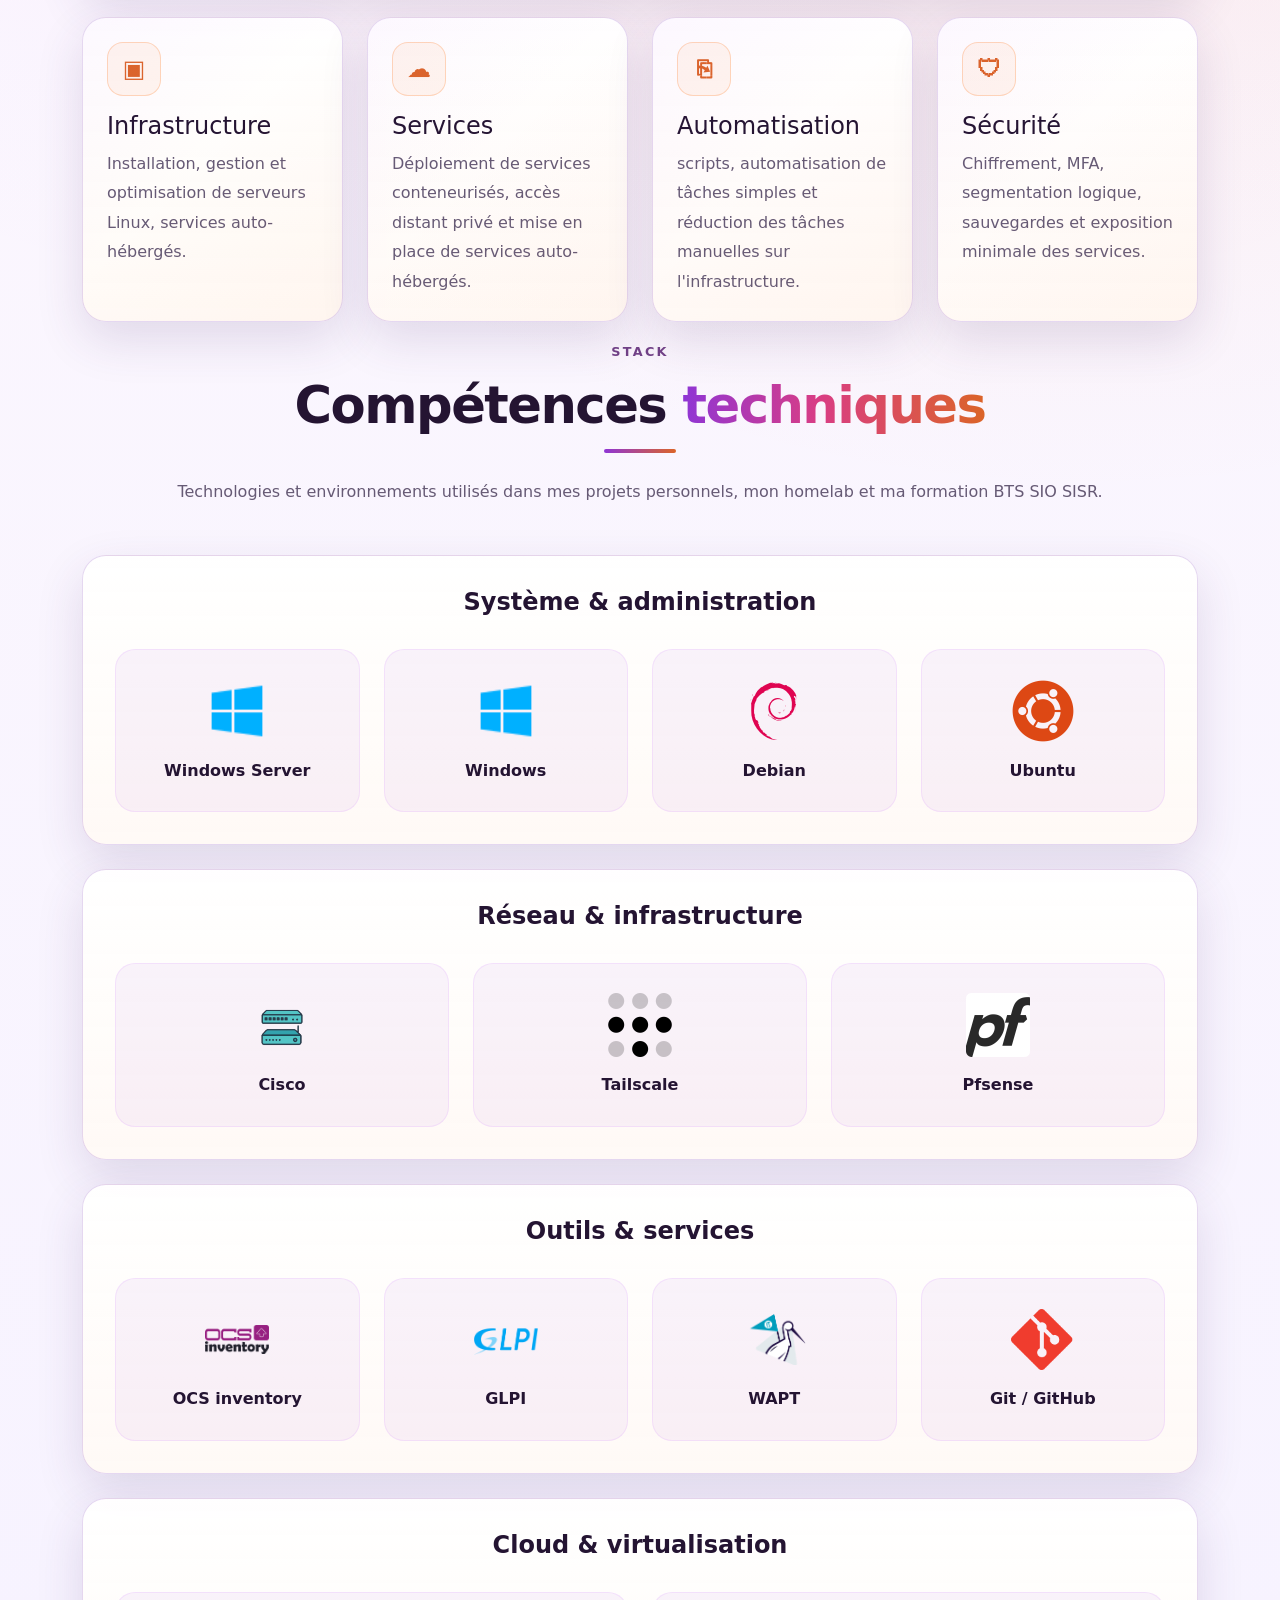
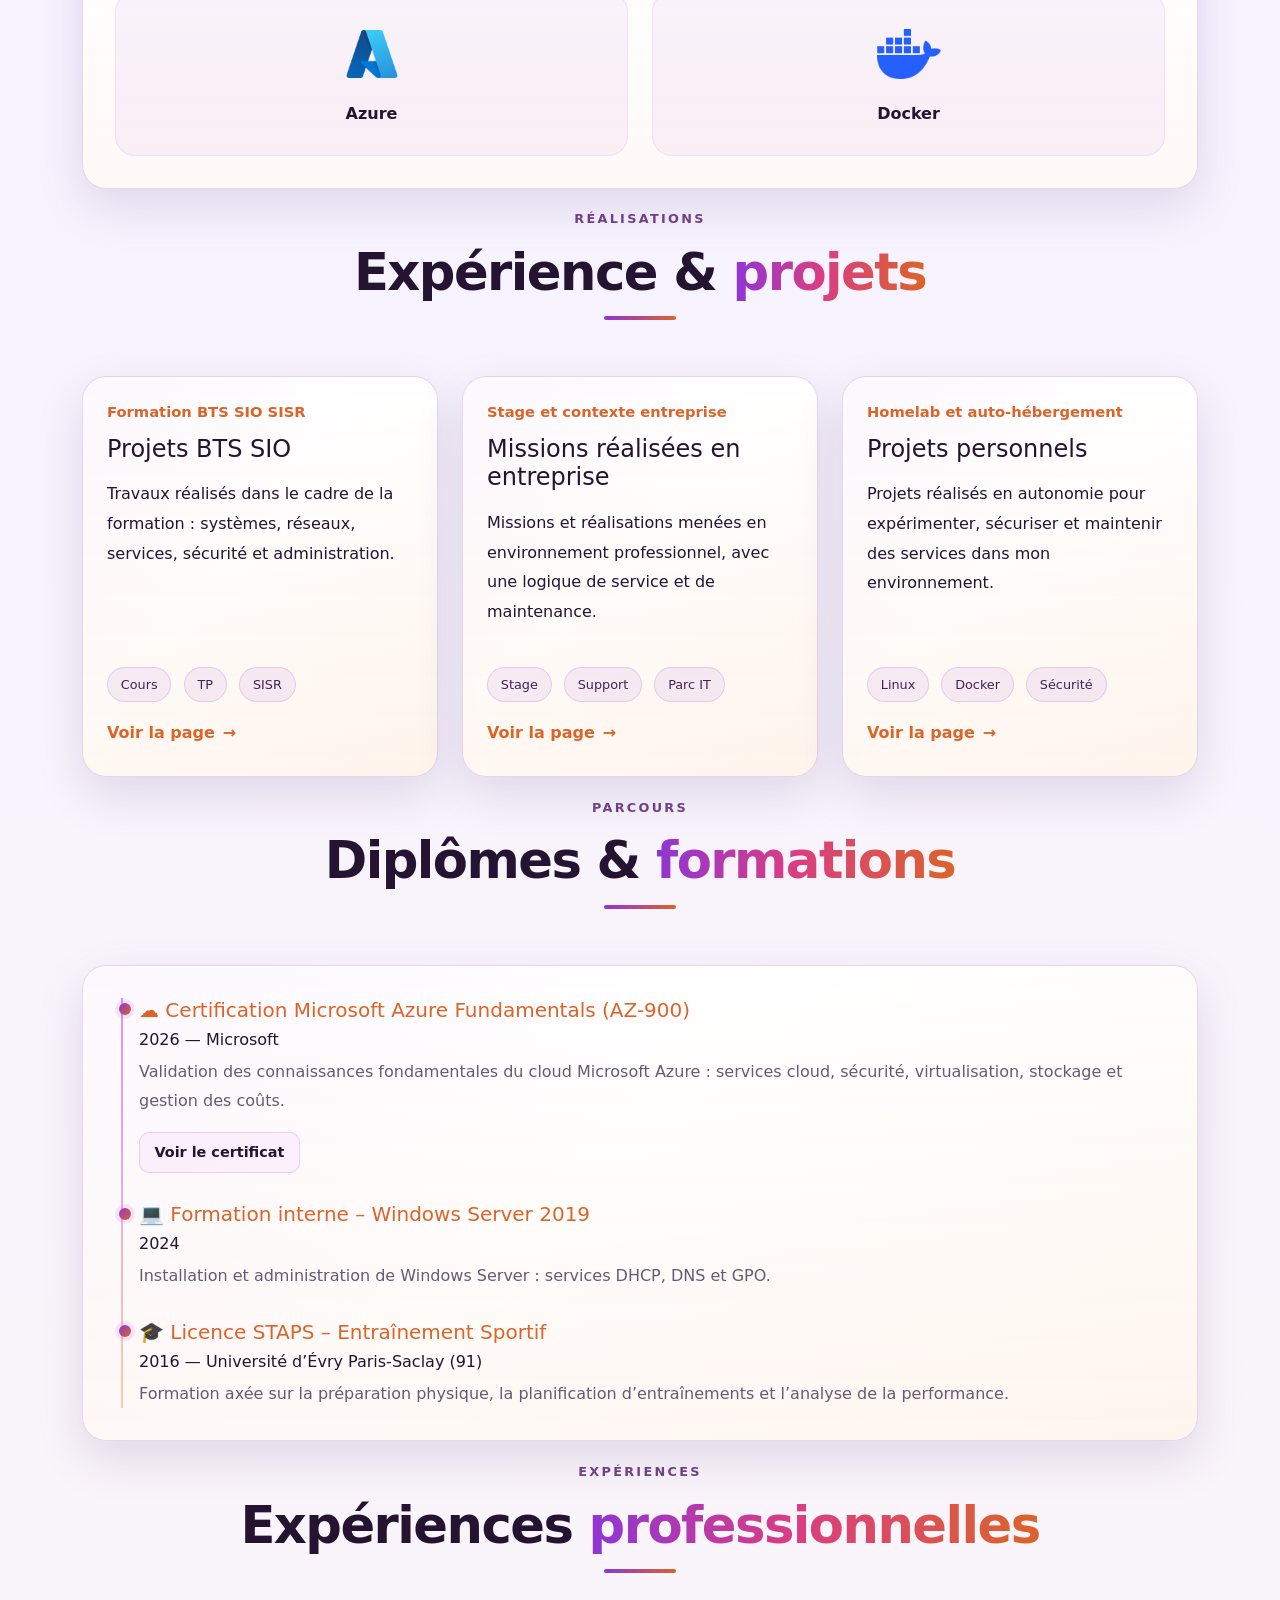
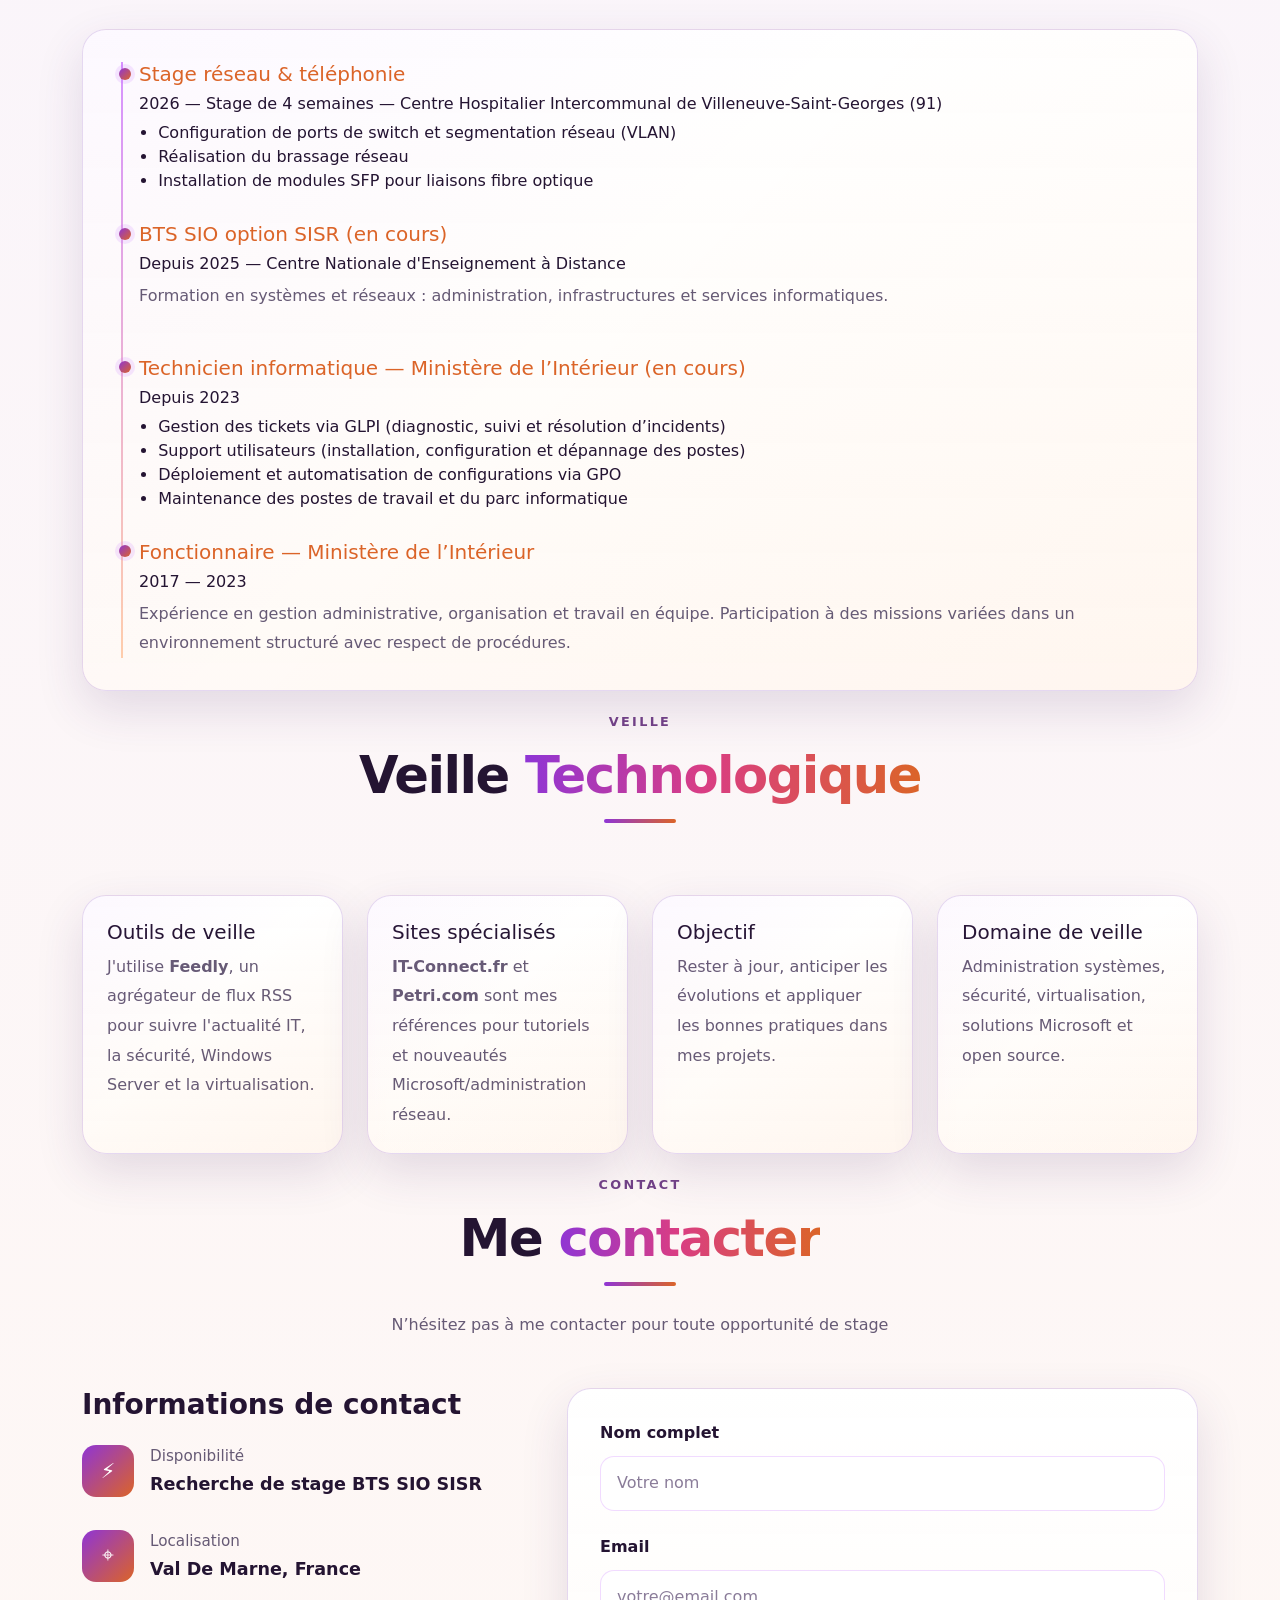
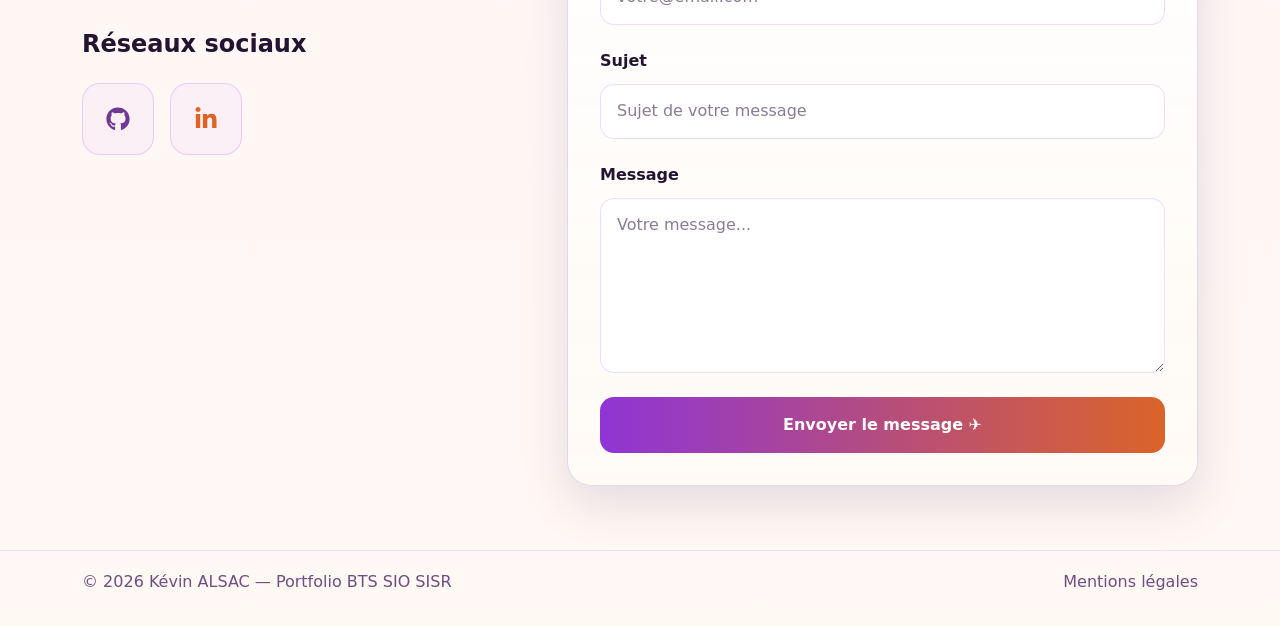
==== commit fc2ccd84: "modif mode light" ====
--- a/index.html
+++ b/index.html
@@ -1,5 +1,5 @@
 <!doctype html>
-<html lang="fr">
+<html lang="fr" data-theme="light">
   <head>
     <meta charset="UTF-8" />
     <meta name="viewport" content="width=device-width, initial-scale=1.0" />
--- a/css/style.css
+++ b/css/style.css
@@ -909,6 +909,82 @@
   gap: 0.8rem;
 }
 
+.homelab-report strong {
+  color: var(--text);
+}
+
+.project-visual {
+  margin: 0;
+  background: var(--soft-fill);
+  border: 1px solid rgba(193, 92, 255, 0.14);
+  border-radius: 18px;
+  padding: 1rem;
+}
+
+.project-visual img {
+  display: block;
+  width: 100%;
+  max-height: 620px;
+  object-fit: contain;
+  border-radius: 14px;
+}
+
+.project-visual figcaption {
+  color: var(--muted);
+  font-size: 0.92rem;
+  line-height: 1.6;
+  margin-top: 0.7rem;
+}
+
+.project-table-wrap {
+  overflow-x: auto;
+  margin-bottom: 1rem;
+}
+
+.project-info-table {
+  width: 100%;
+  min-width: 520px;
+  border-collapse: collapse;
+  color: var(--muted);
+  overflow: hidden;
+  border-radius: 14px;
+}
+
+.project-info-table th,
+.project-info-table td {
+  border: 1px solid rgba(193, 92, 255, 0.14);
+  padding: 0.85rem 1rem;
+  vertical-align: top;
+}
+
+.project-info-table th {
+  color: var(--text);
+  background: rgba(193, 92, 255, 0.1);
+  font-weight: 800;
+}
+
+.project-info-table td:first-child {
+  color: var(--text);
+  font-weight: 700;
+  white-space: nowrap;
+}
+
+.project-code-block {
+  margin: 0;
+  padding: 1rem;
+  color: #f8f5ff;
+  background: rgba(5, 2, 10, 0.72);
+  border: 1px solid rgba(193, 92, 255, 0.16);
+  border-radius: 14px;
+  overflow-x: auto;
+  line-height: 1.65;
+}
+
+:root[data-theme="light"] .project-code-block {
+  color: var(--text);
+  background: rgba(255, 255, 255, 0.78);
+}
+
 .progress-wrap {
   margin-top: 1.1rem;
 }
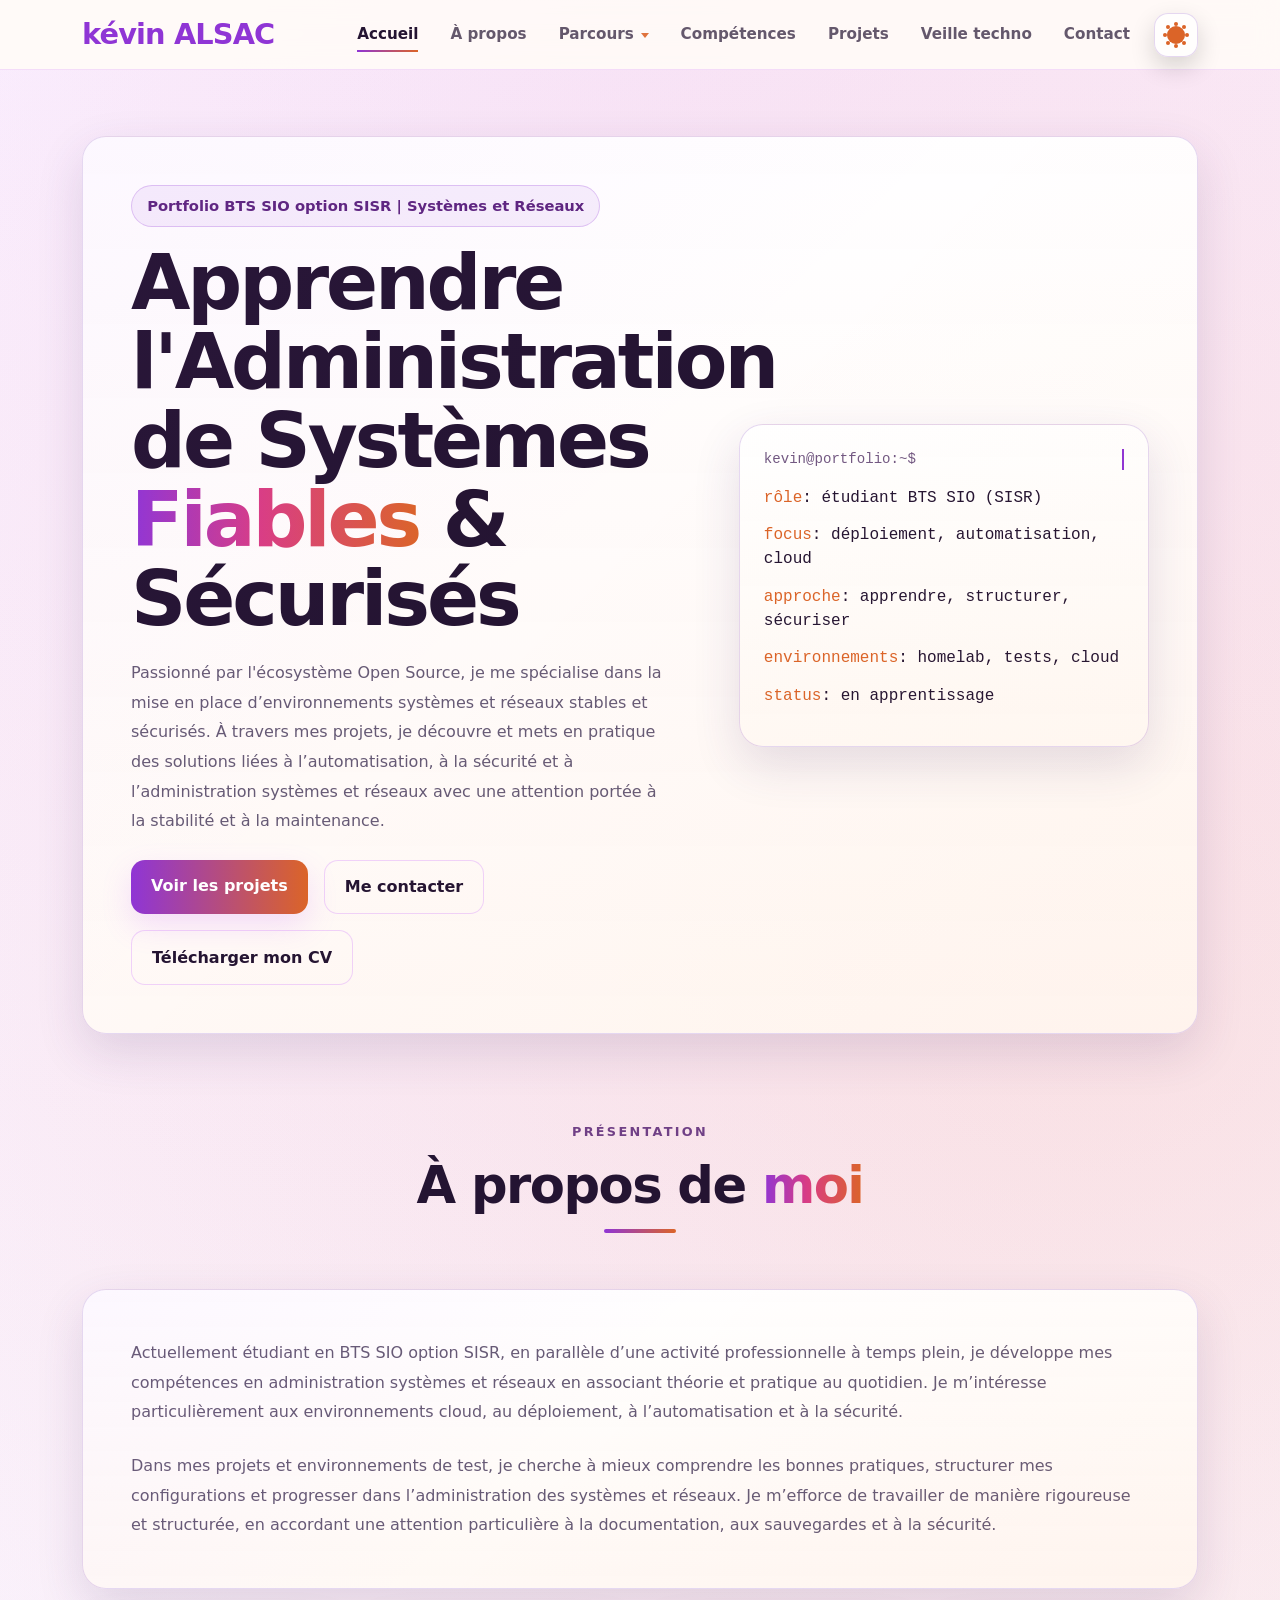
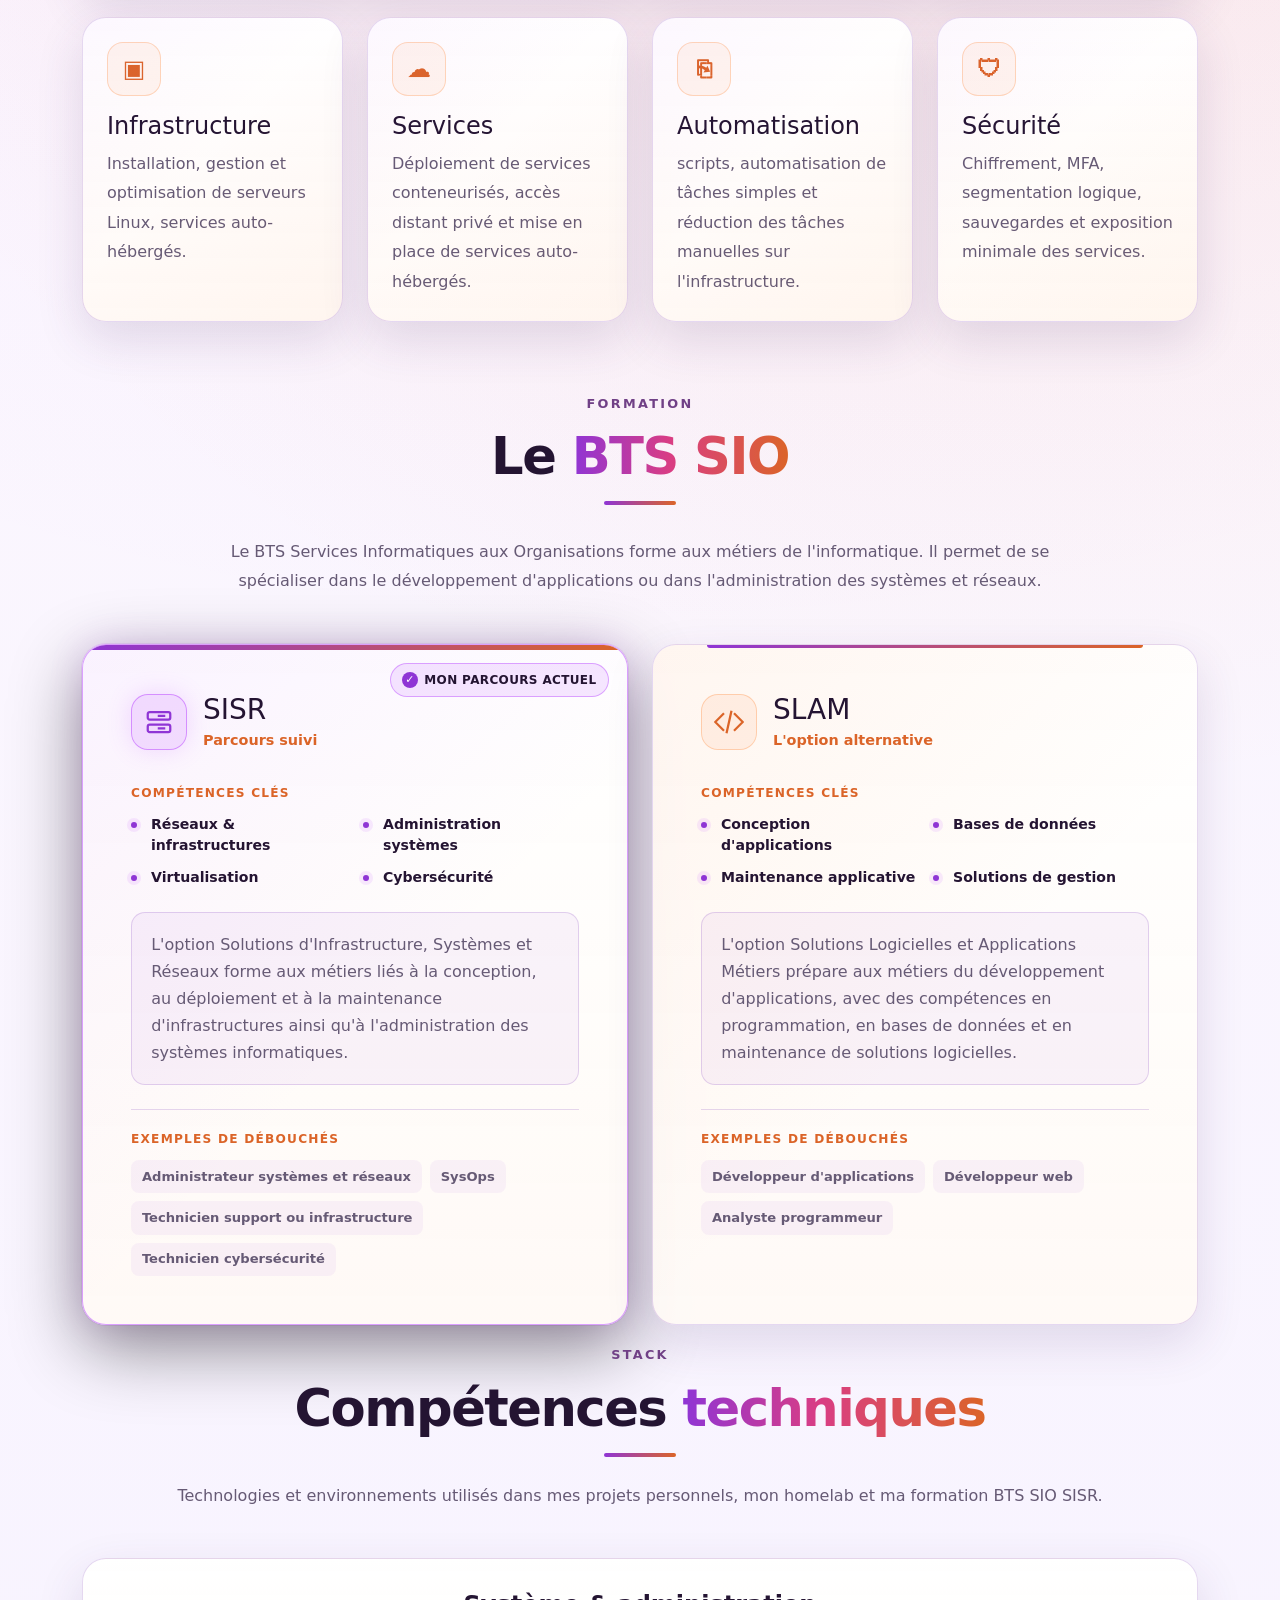
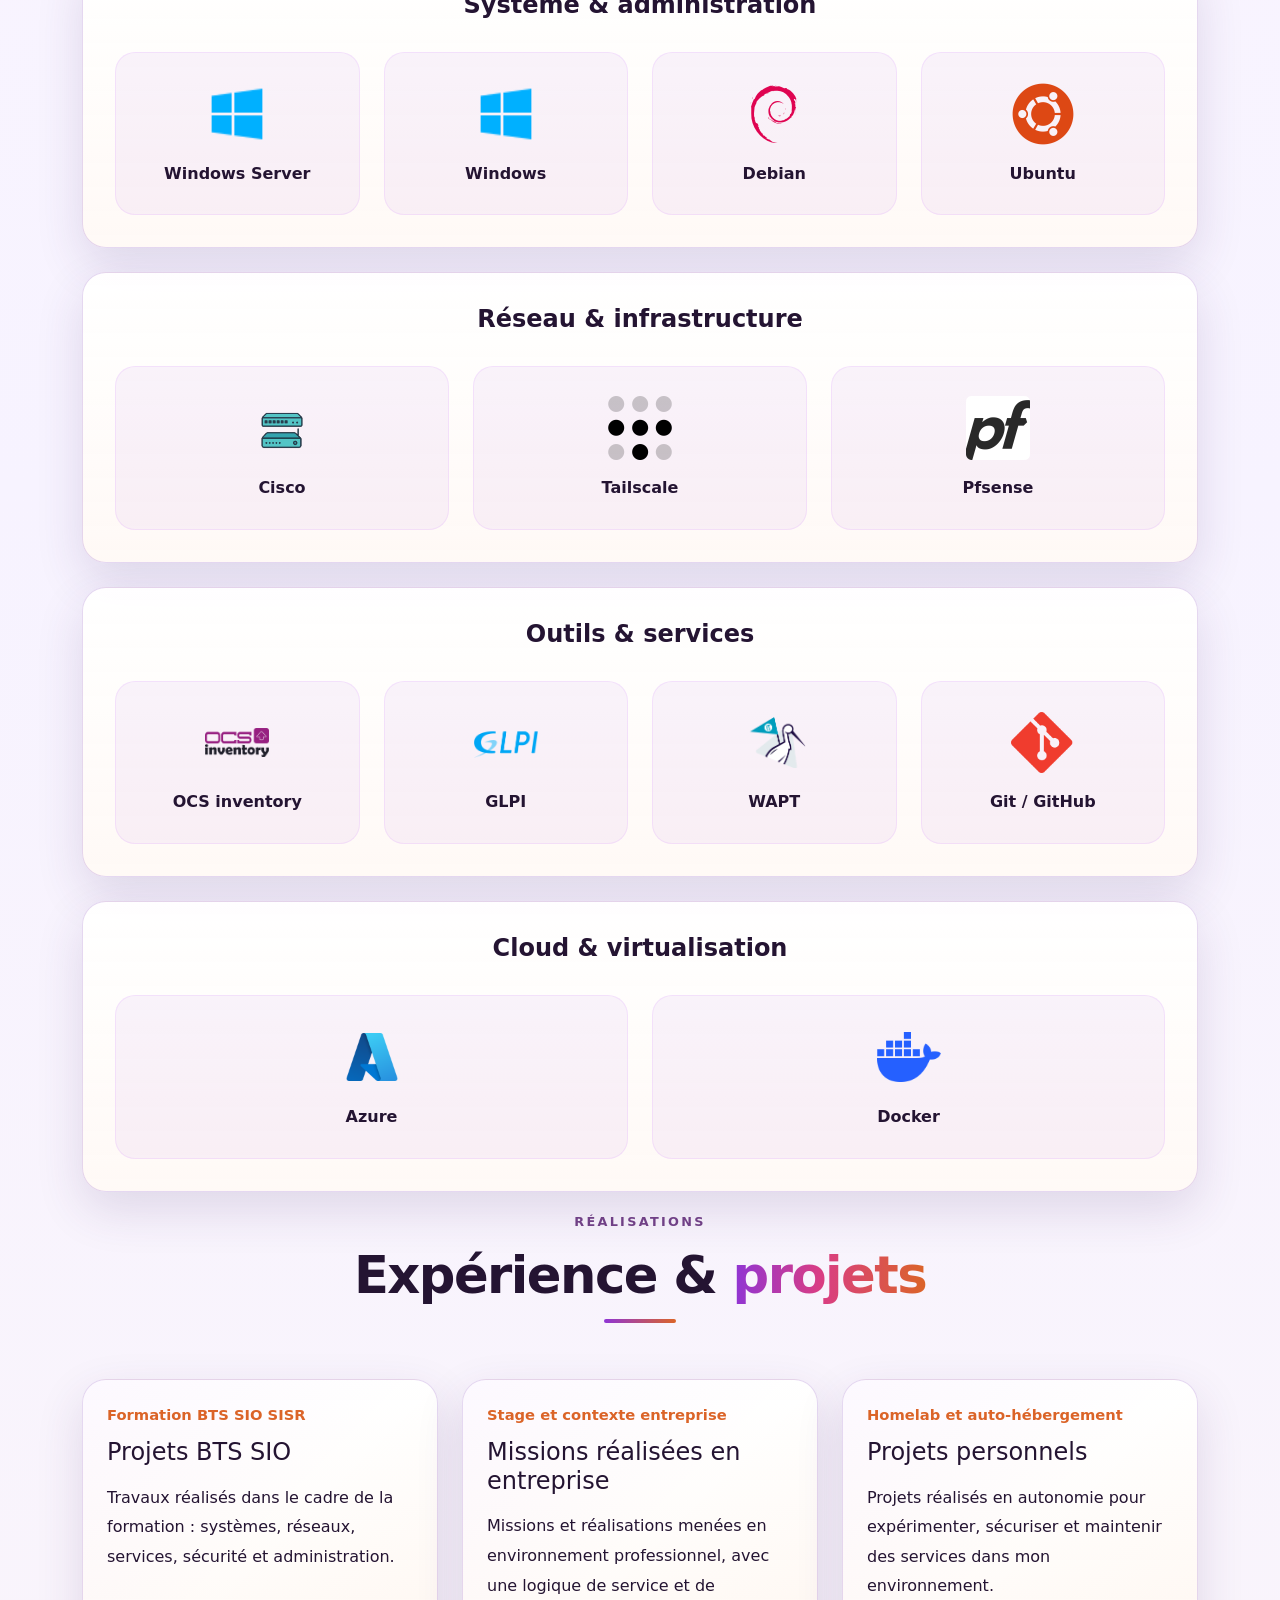
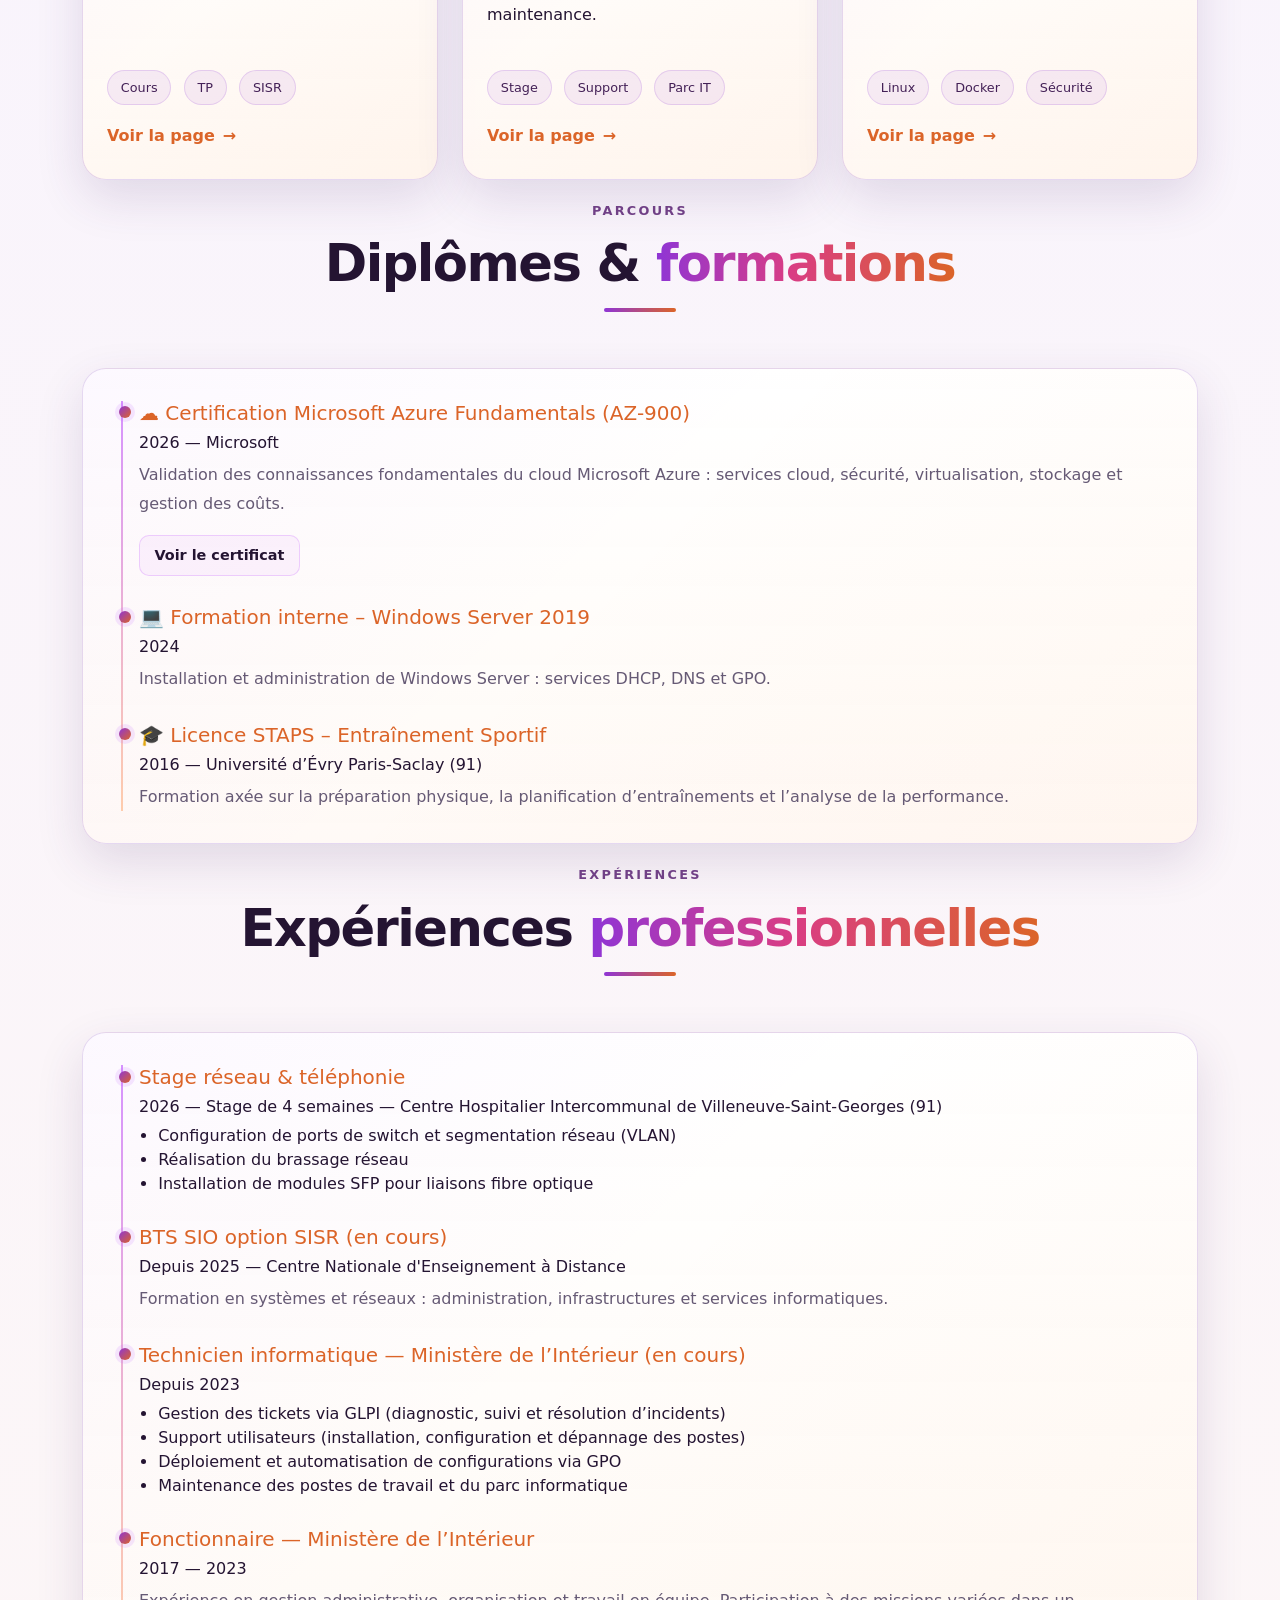
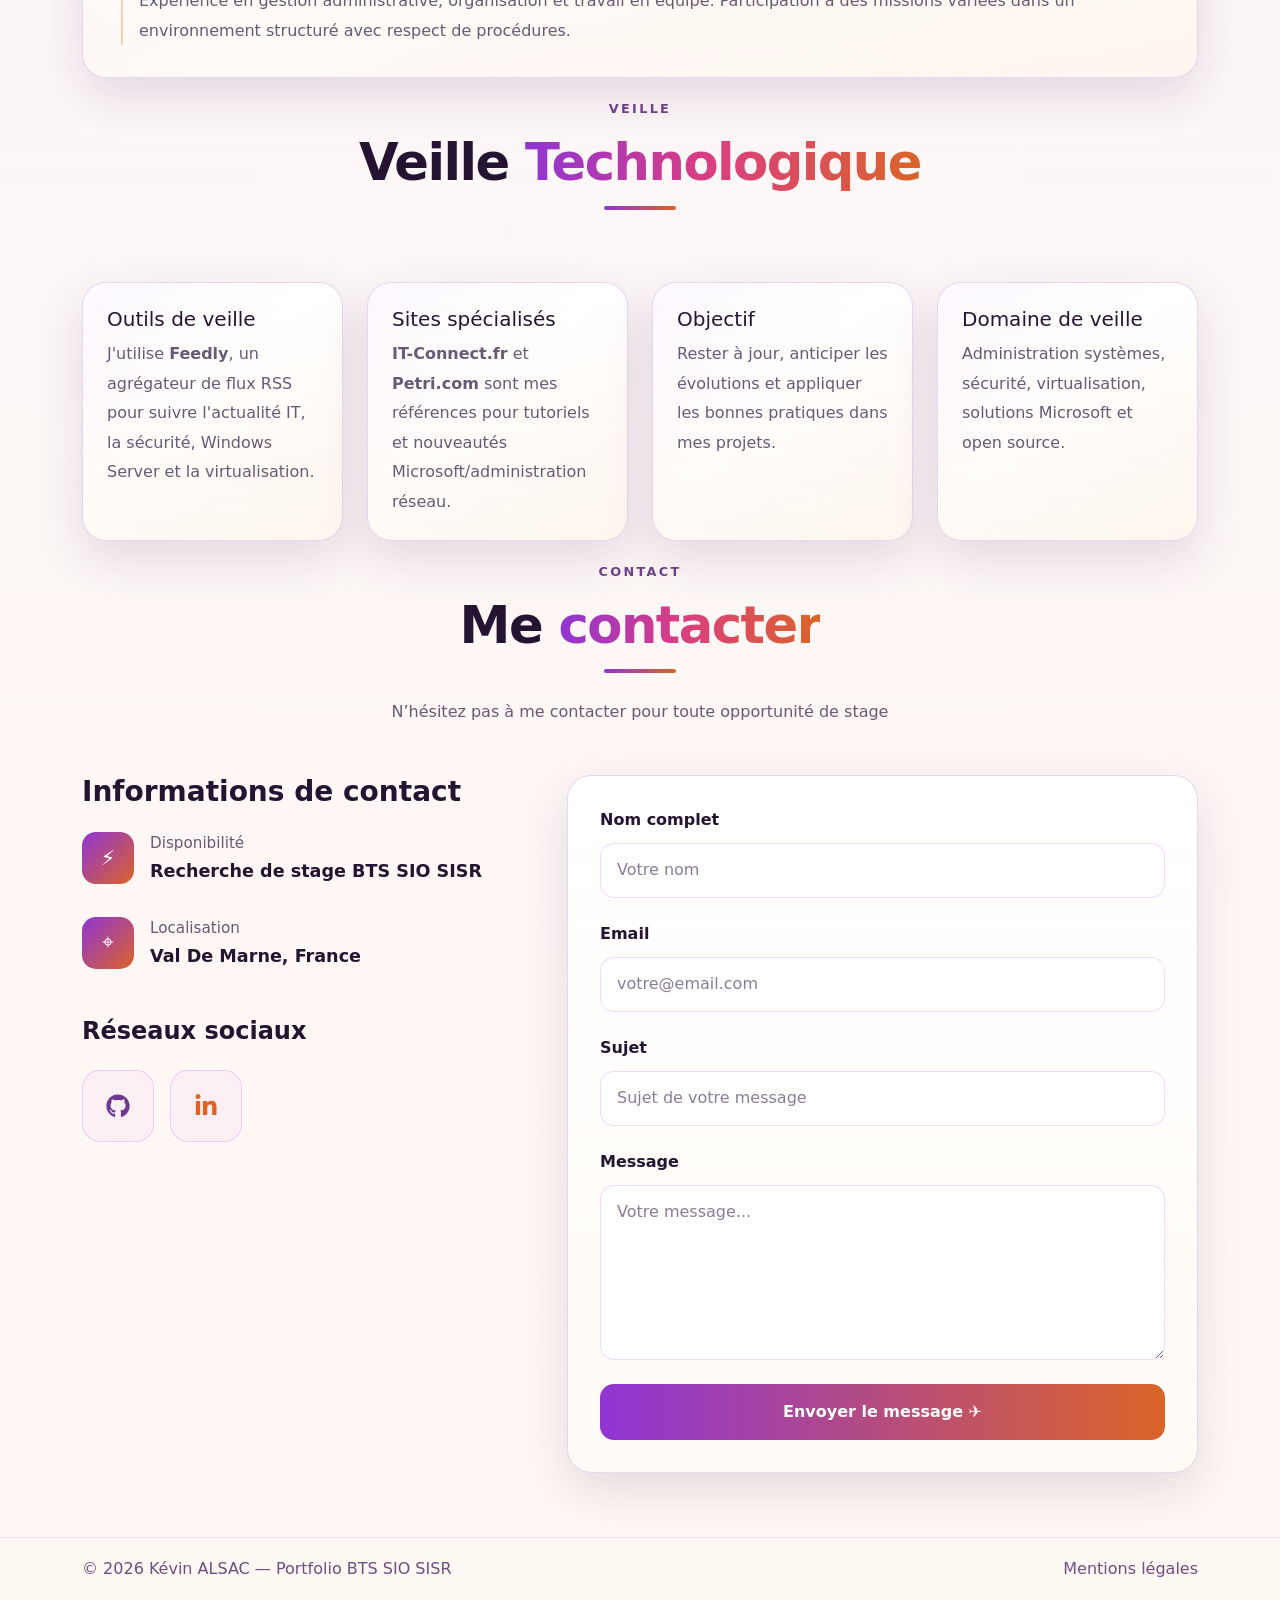
==== commit 54bc6fcd: "ajout de la partie BTS SIO / projets BTS SIO" ====
--- a/index.html
+++ b/index.html
@@ -11,7 +11,7 @@
     <link rel="stylesheet" href="./css/style.css" />
   </head>
   <body>
-    <nav class="navbar navbar-expand-lg fixed-top">
+    <nav class="navbar navbar-expand-xl fixed-top">
       <div class="container">
         <a class="navbar-brand" href="#home">kévin ALSAC</a>
         <button
@@ -33,17 +33,26 @@
             <li class="nav-item">
               <a class="nav-link" href="#about">À propos</a>
             </li>
+            <li class="nav-item dropdown nav-dropdown">
+              <button
+                class="nav-link dropdown-toggle border-0 bg-transparent"
+                type="button"
+                data-bs-toggle="dropdown"
+                aria-expanded="false"
+              >
+                Parcours <span class="nav-dropdown-arrow" aria-hidden="true"></span>
+              </button>
+              <ul class="dropdown-menu">
+                <li><a class="dropdown-item" href="#bts-sio">BTS SIO</a></li>
+                <li><a class="dropdown-item" href="#diplomas">Diplômes</a></li>
+                <li><a class="dropdown-item" href="#experience">Expériences pro</a></li>
+              </ul>
+            </li>
             <li class="nav-item">
               <a class="nav-link" href="#skills">Compétences</a>
             </li>
             <li class="nav-item">
               <a class="nav-link" href="#projects">Projets</a>
-            </li>
-            <li class="nav-item">
-              <a class="nav-link" href="#diplomas">Diplômes</a>
-            </li>
-            <li class="nav-item">
-              <a class="nav-link" href="#experience">Expériences pro</a>
             </li>
             <li class="nav-item">
               <a class="nav-link" href="#veille">Veille techno</a>
@@ -206,6 +215,115 @@
         </div>
       </section>
 
+      <section id="bts-sio" class="bts-sio-section">
+        <div class="container">
+          <div class="text-center mb-5 reveal">
+            <div class="section-label">Formation</div>
+            <h2 class="section-title title-accent">
+              Le <span class="gradient-text">BTS SIO</span>
+            </h2>
+            <p class="section-text bts-sio-intro mt-4 mb-0 mx-auto">
+              Le BTS Services Informatiques aux Organisations forme aux métiers
+              de l'informatique. Il permet de se spécialiser dans le
+              développement d'applications ou dans l'administration des
+              systèmes et réseaux.
+            </p>
+          </div>
+
+          <div class="row g-4 align-items-stretch">
+            <div class="col-lg-6 reveal">
+              <article class="bts-option-card bts-option-sisr p-4 p-lg-5">
+                <div class="bts-current-option">
+                  <span aria-hidden="true">✓</span> Mon parcours actuel
+                </div>
+                <div class="bts-option-heading">
+                  <div class="bts-option-icon" aria-hidden="true">
+                    <svg viewBox="0 0 24 24" fill="none" stroke="currentColor" stroke-width="1.8">
+                      <rect x="3" y="4" width="18" height="6" rx="1.5"></rect>
+                      <rect x="3" y="14" width="18" height="6" rx="1.5"></rect>
+                      <path d="M7 7h.01M7 17h.01M11 7h6M11 17h6"></path>
+                    </svg>
+                  </div>
+                  <div>
+                    <h3 class="h3 mb-1">SISR</h3>
+                    <p class="bts-option-label mb-0">Parcours suivi</p>
+                  </div>
+                </div>
+
+                <div class="bts-option-section">
+                  <p class="bts-option-section-title">Compétences clés</p>
+                  <ul class="bts-option-skills" aria-label="Compétences SISR">
+                    <li>Réseaux &amp; infrastructures</li>
+                    <li>Administration systèmes</li>
+                    <li>Virtualisation</li>
+                    <li>Cybersécurité</li>
+                  </ul>
+                </div>
+
+                <p class="bts-option-description mb-0">
+                  L'option Solutions d'Infrastructure, Systèmes et Réseaux
+                  forme aux métiers liés à la conception, au déploiement et à
+                  la maintenance d'infrastructures ainsi qu'à l'administration
+                  des systèmes informatiques.
+                </p>
+
+                <div class="bts-careers">
+                  <p class="bts-option-section-title">Exemples de débouchés</p>
+                  <ul>
+                    <li>Administrateur systèmes et réseaux</li>
+                    <li>SysOps</li>
+                    <li>Technicien support ou infrastructure</li>
+                    <li>Technicien cybersécurité</li>
+                  </ul>
+                </div>
+              </article>
+            </div>
+
+            <div class="col-lg-6 reveal">
+              <article class="bts-option-card bts-option-slam p-4 p-lg-5">
+                <div class="bts-option-heading">
+                  <div class="bts-option-icon" aria-hidden="true">
+                    <svg viewBox="0 0 24 24" fill="none" stroke="currentColor" stroke-width="1.8">
+                      <path d="m8 5-7 7 7 7M16 5l7 7-7 7M14 3l-4 18"></path>
+                    </svg>
+                  </div>
+                  <div>
+                    <h3 class="h3 mb-1">SLAM</h3>
+                    <p class="bts-option-label mb-0">L'option alternative</p>
+                  </div>
+                </div>
+
+                <div class="bts-option-section">
+                  <p class="bts-option-section-title">Compétences clés</p>
+                  <ul class="bts-option-skills" aria-label="Compétences SLAM">
+                    <li>Conception d'applications</li>
+                    <li>Bases de données</li>
+                    <li>Maintenance applicative</li>
+                    <li>Solutions de gestion</li>
+                  </ul>
+                </div>
+
+                <p class="bts-option-description mb-0">
+                  L'option Solutions Logicielles et Applications Métiers
+                  prépare aux métiers du développement d'applications, avec
+                  des compétences en programmation, en bases de données et en
+                  maintenance de solutions logicielles.
+                </p>
+
+                <div class="bts-careers">
+                  <p class="bts-option-section-title">Exemples de débouchés</p>
+                  <ul>
+                    <li>Développeur d'applications</li>
+                    <li>Développeur web</li>
+                    <li>Analyste programmeur</li>
+                  </ul>
+                </div>
+              </article>
+            </div>
+          </div>
+        </div>
+      </section>
+
       <section id="skills">
         <div class="container">
           <div class="text-center mb-5 reveal">
@@ -501,7 +619,7 @@
                 <div class="h6 mb-2">
                   Depuis 2025 — Centre Nationale d'Enseignement à Distance
                 </div>
-                <p class="timeline-text">
+                <p class="timeline-text mb-0">
                   Formation en systèmes et réseaux : administration,
                   infrastructures et services informatiques.
                 </p>
--- a/css/style.css
+++ b/css/style.css
@@ -269,6 +269,49 @@
   opacity: 1;
 }
 
+.nav-dropdown .dropdown-menu {
+  min-width: 13rem;
+  padding: 0.45rem;
+  border: 1px solid var(--line);
+  border-radius: 14px;
+  background: var(--surface);
+  box-shadow: var(--shadow);
+}
+
+.nav-dropdown .dropdown-toggle::after {
+  display: none;
+}
+
+.nav-dropdown .dropdown-toggle {
+  display: inline-flex;
+  align-items: center;
+  gap: 0.42rem;
+}
+
+.nav-dropdown-arrow {
+  display: inline-block;
+  width: 0;
+  height: 0;
+  margin-top: 0.1rem;
+  border-top: 5px solid var(--accent-2);
+  border-right: 4px solid transparent;
+  border-left: 4px solid transparent;
+}
+
+.nav-dropdown .dropdown-item {
+  padding: 0.62rem 0.75rem;
+  border-radius: 9px;
+  color: var(--text);
+  font-size: 0.9rem;
+  font-weight: 600;
+}
+
+.nav-dropdown .dropdown-item:hover,
+.nav-dropdown .dropdown-item:focus {
+  background: var(--soft-fill);
+  color: var(--accent-2);
+}
+
 .theme-toggle {
   width: 44px;
   height: 44px;
@@ -757,6 +800,7 @@
   color: var(--text);
   box-shadow: var(--shadow);
   overflow: hidden;
+  max-width: 100%;
 }
 
 .project-detail-modal .modal-header,
@@ -789,6 +833,62 @@
 .stage-report {
   display: grid;
   gap: 1.25rem;
+}
+
+.bts-legacy-content {
+  display: none;
+}
+
+#modal-maintenance .modal-body,
+#modal-fog .modal-body {
+  display: grid;
+  gap: 1rem;
+}
+
+#modal-maintenance .card-text,
+#modal-fog .card-text {
+  position: relative;
+  margin: 0;
+  padding: 2.8rem 1.2rem 1.2rem;
+  border: 1px solid rgba(193, 92, 255, 0.14);
+  border-radius: 18px;
+  background: var(--soft-fill);
+}
+
+#modal-maintenance .card-text::before,
+#modal-fog .card-text::before {
+  content: "Contexte";
+  position: absolute;
+  top: 1.1rem;
+  left: 1.2rem;
+  color: var(--accent-2);
+  font-size: 0.78rem;
+  font-weight: 800;
+  letter-spacing: 0.08em;
+  text-transform: uppercase;
+}
+
+#modal-maintenance .project-detail-list,
+#modal-fog .project-detail-list {
+  position: relative;
+  margin: 0;
+  padding: 2.8rem 1.2rem 1.2rem 2.5rem;
+  border: 1px solid rgba(193, 92, 255, 0.14);
+  border-radius: 18px;
+  background: var(--soft-fill);
+}
+
+#modal-maintenance .project-detail-list::before,
+#modal-fog .project-detail-list::before {
+  content: "Réalisations";
+  position: absolute;
+  top: 1.1rem;
+  left: 1.2rem;
+  color: var(--accent-2);
+  font-size: 0.78rem;
+  font-weight: 800;
+  letter-spacing: 0.08em;
+  text-transform: uppercase;
 }
 
 .stage-report-hero,
@@ -1429,6 +1529,241 @@
   }
 }
 
+.bts-sio-section {
+  padding-top: 4.5rem;
+}
+
+.bts-sio-intro {
+  max-width: 880px;
+}
+
+.bts-option-card {
+  height: 100%;
+  position: relative;
+  overflow: hidden;
+  border: 1px solid var(--line);
+  border-radius: 24px;
+  background: var(--surface);
+  box-shadow: var(--shadow);
+  transition: transform 0.28s ease, border-color 0.28s ease, box-shadow 0.28s ease;
+}
+
+.bts-option-card::before {
+  content: "";
+  position: absolute;
+  inset: 0;
+  pointer-events: none;
+  background: linear-gradient(135deg, rgba(193, 92, 255, 0.08), transparent 55%);
+}
+
+.bts-option-card::after {
+  content: "";
+  position: absolute;
+  top: 0;
+  right: 10%;
+  left: 10%;
+  height: 3px;
+  border-radius: 0 0 999px 999px;
+  background: linear-gradient(90deg, var(--accent), var(--accent-2));
+}
+
+.bts-option-card:hover {
+  transform: translateY(-6px);
+  border-color: var(--line-strong);
+  box-shadow: var(--hover-shadow);
+}
+
+.bts-option-sisr {
+  border-color: rgba(193, 92, 255, 0.58);
+  box-shadow:
+    0 22px 70px rgba(0, 0, 0, 0.45),
+    0 0 0 1px rgba(193, 92, 255, 0.16),
+    0 0 34px rgba(193, 92, 255, 0.16);
+}
+
+.bts-option-sisr::after {
+  right: 0;
+  left: 0;
+  height: 5px;
+}
+
+.bts-option-sisr .bts-option-icon {
+  border-color: rgba(193, 92, 255, 0.6);
+  background: rgba(193, 92, 255, 0.17);
+  box-shadow: 0 0 24px rgba(193, 92, 255, 0.2);
+}
+
+.bts-current-option {
+  position: absolute;
+  z-index: 2;
+  top: 1.15rem;
+  right: 1.15rem;
+  display: inline-flex;
+  align-items: center;
+  gap: 0.4rem;
+  padding: 0.42rem 0.7rem;
+  border: 1px solid rgba(193, 92, 255, 0.5);
+  border-radius: 999px;
+  background: rgba(193, 92, 255, 0.14);
+  color: var(--text);
+  font-size: 0.75rem;
+  font-weight: 800;
+  letter-spacing: 0.03em;
+  text-transform: uppercase;
+}
+
+.bts-current-option span {
+  display: inline-flex;
+  align-items: center;
+  justify-content: center;
+  width: 16px;
+  height: 16px;
+  border-radius: 50%;
+  background: var(--accent);
+  color: #fff;
+  font-size: 0.68rem;
+}
+
+.bts-option-heading,
+.bts-option-section,
+.bts-option-skills,
+.bts-option-description,
+.bts-careers {
+  position: relative;
+  z-index: 1;
+}
+
+.bts-option-heading {
+  display: flex;
+  align-items: center;
+  gap: 1rem;
+}
+
+.bts-option-icon {
+  display: inline-flex;
+  flex: 0 0 auto;
+  align-items: center;
+  justify-content: center;
+  width: 56px;
+  height: 56px;
+  border: 1px solid rgba(193, 92, 255, 0.3);
+  border-radius: 17px;
+  background: rgba(193, 92, 255, 0.1);
+  color: var(--accent);
+}
+
+.bts-option-icon svg {
+  width: 30px;
+  height: 30px;
+}
+
+.bts-option-label {
+  color: var(--accent-2);
+  font-size: 0.9rem;
+  font-weight: 700;
+}
+
+.bts-option-section {
+  margin: 2rem 0 1.5rem;
+}
+
+.bts-option-section-title {
+  margin: 0 0 0.75rem;
+  color: var(--accent-2);
+  font-size: 0.76rem;
+  font-weight: 800;
+  letter-spacing: 0.1em;
+  text-transform: uppercase;
+}
+
+.bts-option-skills {
+  display: grid;
+  grid-template-columns: repeat(2, minmax(0, 1fr));
+  gap: 0.65rem 1rem;
+  padding: 0;
+  margin: 0;
+  list-style: none;
+}
+
+.bts-option-skills li {
+  position: relative;
+  padding-left: 1.25rem;
+  color: var(--text);
+  font-size: 0.88rem;
+  font-weight: 600;
+}
+
+.bts-option-skills li::before {
+  content: "";
+  position: absolute;
+  top: 0.48rem;
+  left: 0;
+  width: 6px;
+  height: 6px;
+  border-radius: 50%;
+  background: var(--accent);
+  box-shadow: 0 0 0 4px rgba(193, 92, 255, 0.12);
+}
+
+.bts-option-description {
+  padding: 1.1rem 1.2rem;
+  border: 1px solid var(--line);
+  border-radius: 14px;
+  background: var(--soft-fill);
+  color: var(--muted);
+  line-height: 1.7;
+}
+
+.bts-careers {
+  margin-top: 1.5rem;
+  padding-top: 1.25rem;
+  border-top: 1px solid var(--line);
+}
+
+.bts-careers ul {
+  display: flex;
+  flex-wrap: wrap;
+  gap: 0.5rem;
+  padding: 0;
+  margin: 0;
+  list-style: none;
+}
+
+.bts-careers li {
+  padding: 0.42rem 0.68rem;
+  border-radius: 8px;
+  background: var(--soft-fill);
+  color: var(--muted);
+  font-size: 0.82rem;
+  font-weight: 600;
+}
+
+.bts-option-slam .bts-option-icon {
+  border-color: rgba(255, 138, 61, 0.32);
+  background: rgba(255, 138, 61, 0.09);
+  color: var(--accent-2);
+}
+
+.bts-option-slam::before {
+  background: linear-gradient(135deg, rgba(255, 138, 61, 0.08), transparent 55%);
+}
+
+@media (max-width: 575.98px) {
+  .bts-option-sisr {
+    padding-top: 5.25rem !important;
+  }
+
+  .bts-current-option {
+    top: 1rem;
+    left: 1rem;
+    right: auto;
+  }
+
+  .bts-option-skills {
+    grid-template-columns: 1fr;
+  }
+}
+
 @media (max-width: 991.98px) {
   .hero {
     padding-top: 7.5rem;
@@ -1449,3 +1784,69 @@
     gap: 0.7rem;
   }
 }
+
+@media (max-width: 575.98px) {
+  .modal-dialog.modal-lg,
+  .modal-dialog.modal-xl {
+    width: calc(100% - 1rem);
+    max-width: calc(100% - 1rem);
+    margin: 0.5rem auto;
+  }
+
+  .project-detail-modal {
+    border-radius: 16px;
+  }
+
+  .project-detail-modal .modal-header,
+  .project-detail-modal .modal-body,
+  .project-detail-modal .modal-footer {
+    padding-left: 1rem;
+    padding-right: 1rem;
+  }
+
+  .project-detail-modal .modal-title {
+    min-width: 0;
+    font-size: 1.25rem;
+    line-height: 1.25;
+    overflow-wrap: anywhere;
+  }
+
+  .project-detail-modal .modal-body {
+    overflow-x: hidden;
+  }
+
+  .stage-report-hero,
+  .stage-report-section,
+  .stage-task,
+  .project-visual {
+    border-radius: 14px;
+    padding: 1rem;
+  }
+
+  .stage-report-place,
+  .project-detail-list,
+  .stage-report p,
+  .project-visual figcaption {
+    overflow-wrap: anywhere;
+  }
+
+  .project-info-table {
+    min-width: 0;
+    table-layout: fixed;
+  }
+
+  .project-info-table th,
+  .project-info-table td {
+    padding: 0.75rem;
+    overflow-wrap: anywhere;
+  }
+
+  .project-info-table td:first-child {
+    white-space: normal;
+  }
+
+  .project-code-block {
+    max-width: 100%;
+    font-size: 0.82rem;
+  }
+}
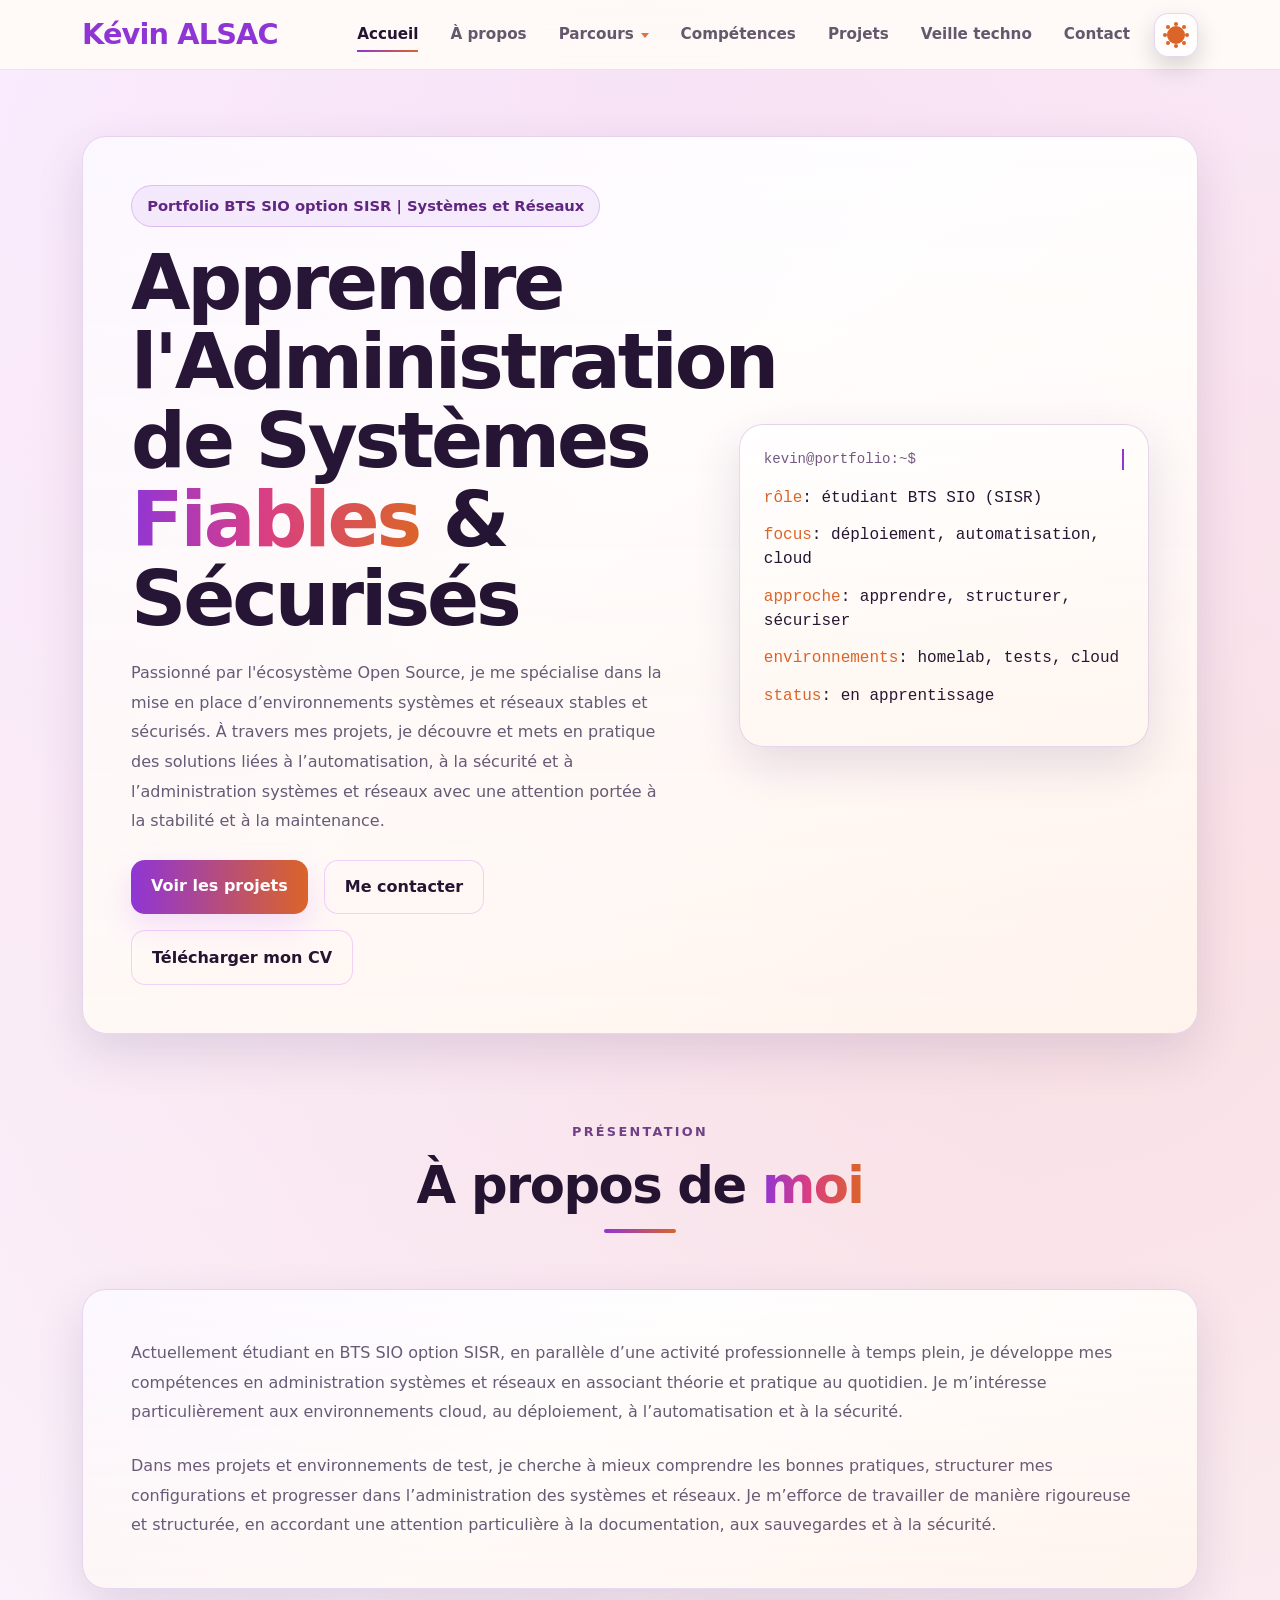
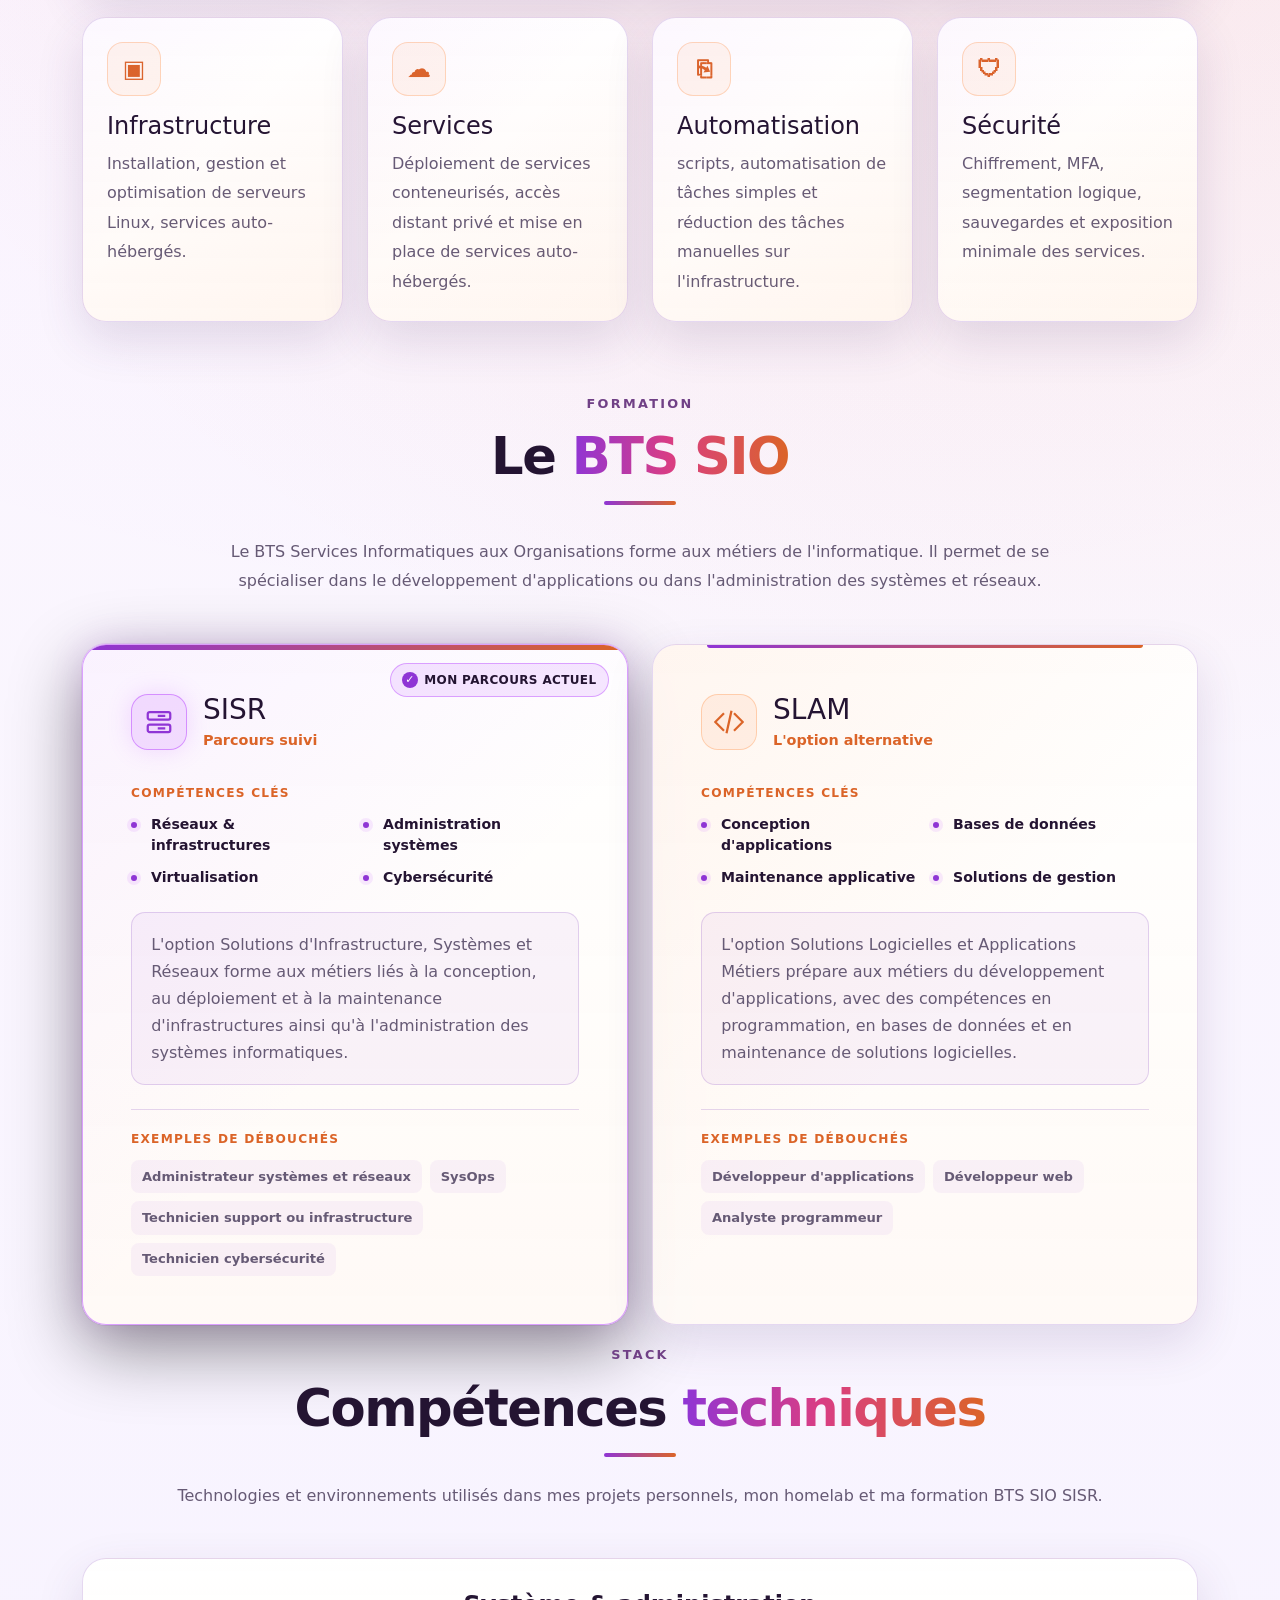
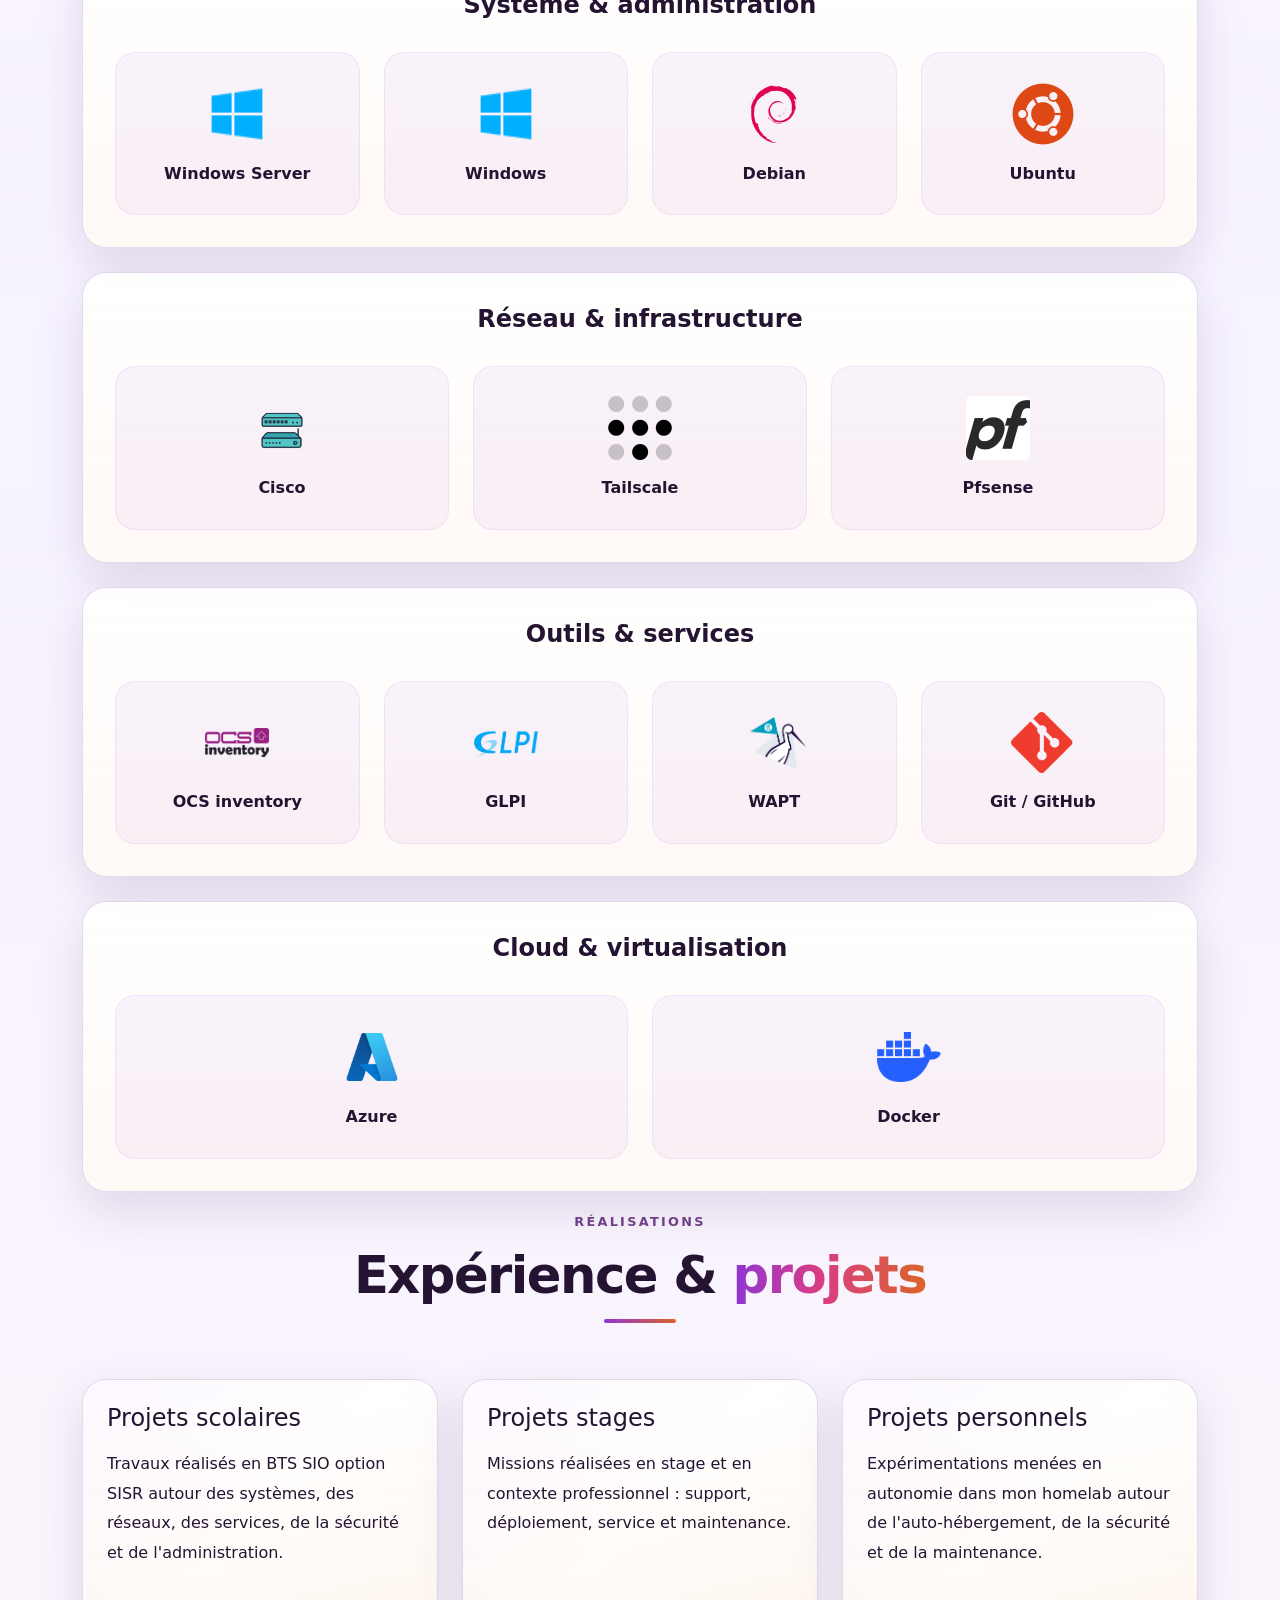
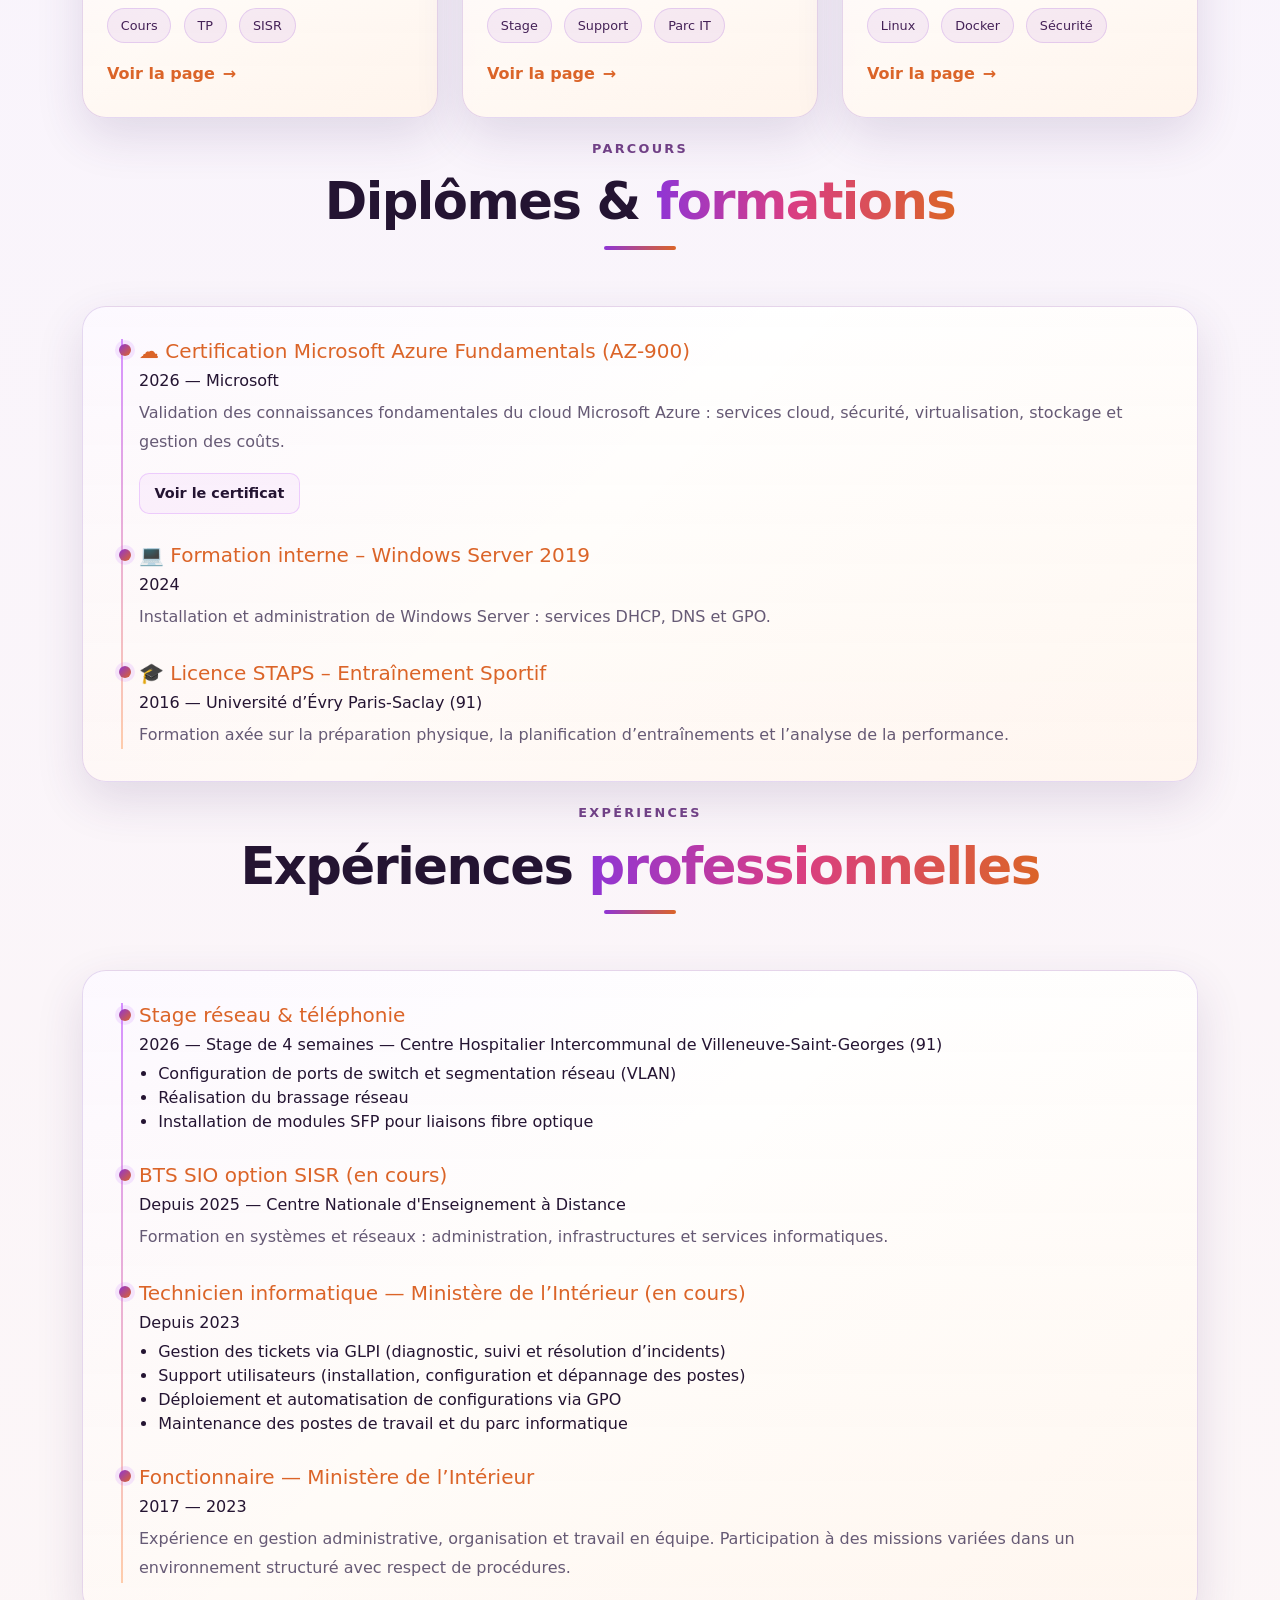
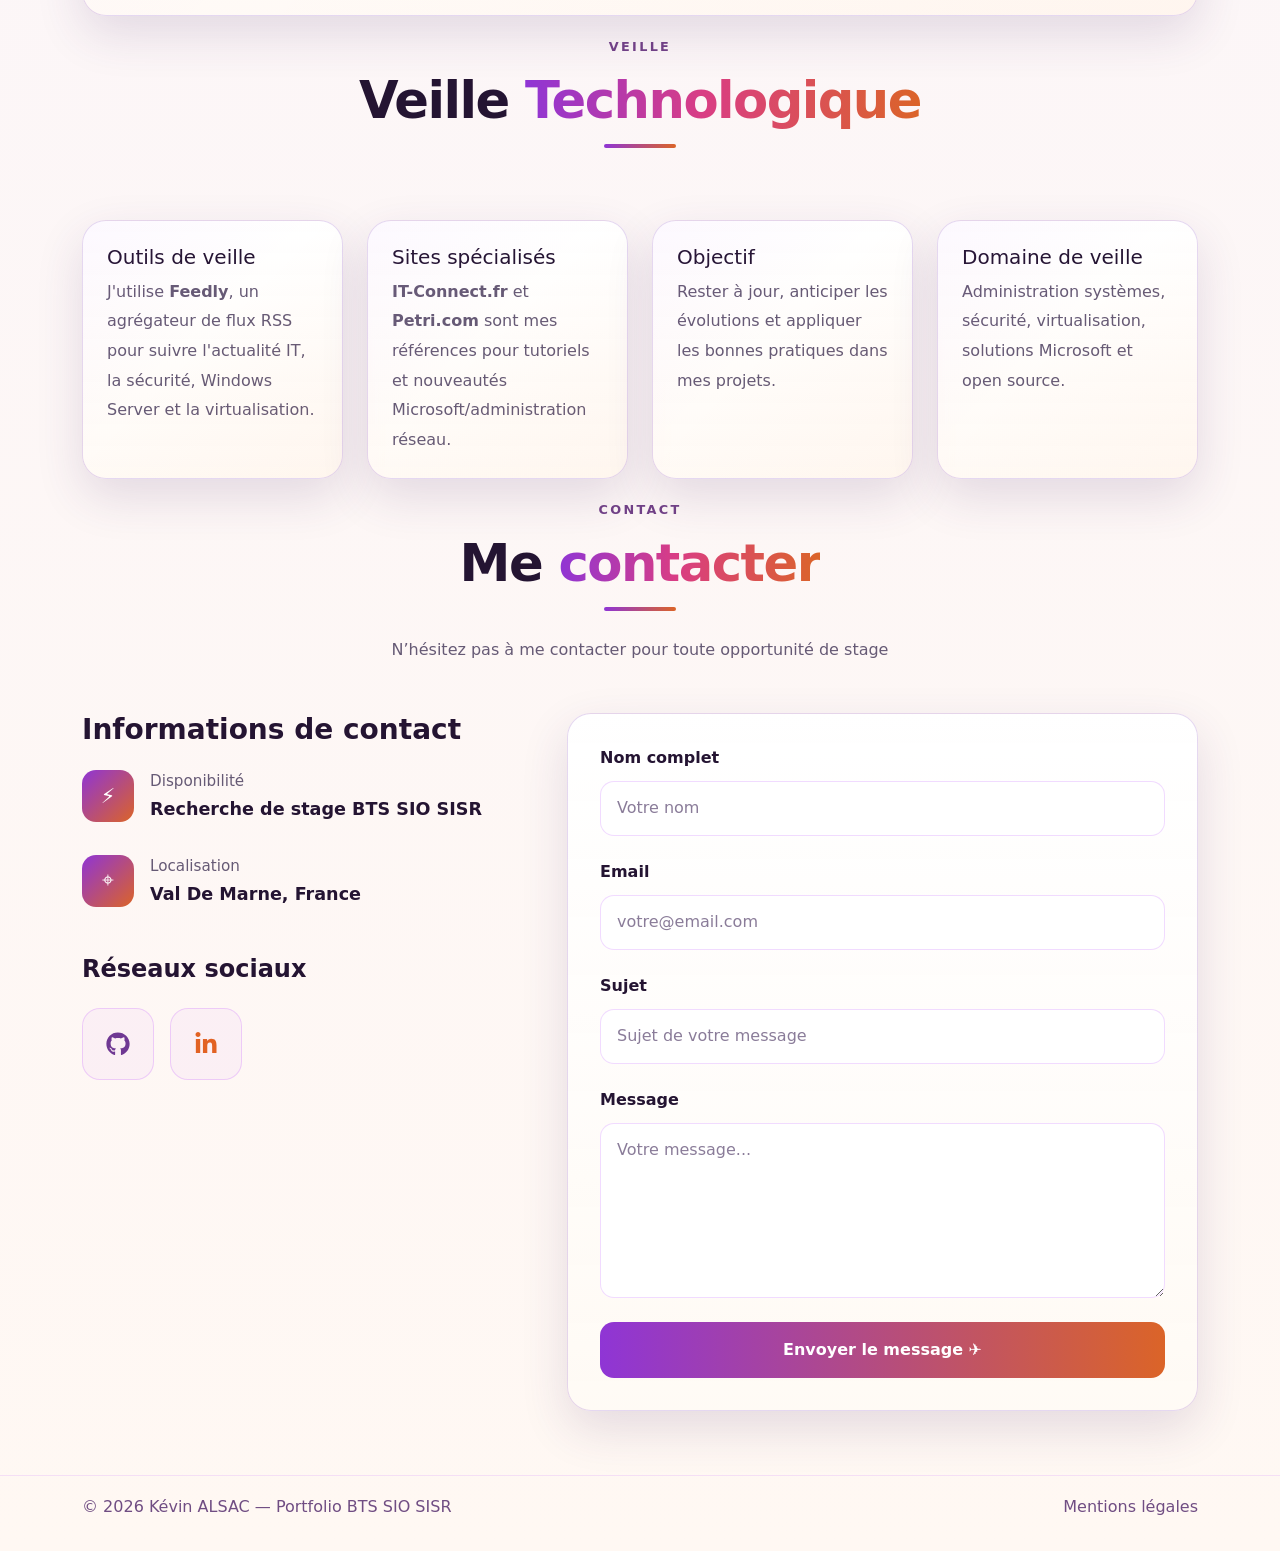
==== commit bfae20cd: "modif html" ====
--- a/index.html
+++ b/index.html
@@ -13,7 +13,7 @@
   <body>
     <nav class="navbar navbar-expand-xl fixed-top">
       <div class="container">
-        <a class="navbar-brand" href="#home">kévin ALSAC</a>
+        <a class="navbar-brand" href="#home">Kévin ALSAC</a>
         <button
           class="navbar-toggler border-0 shadow-none bg-light-subtle"
           type="button"
@@ -40,12 +40,17 @@
                 data-bs-toggle="dropdown"
                 aria-expanded="false"
               >
-                Parcours <span class="nav-dropdown-arrow" aria-hidden="true"></span>
+                Parcours
+                <span class="nav-dropdown-arrow" aria-hidden="true"></span>
               </button>
               <ul class="dropdown-menu">
                 <li><a class="dropdown-item" href="#bts-sio">BTS SIO</a></li>
                 <li><a class="dropdown-item" href="#diplomas">Diplômes</a></li>
-                <li><a class="dropdown-item" href="#experience">Expériences pro</a></li>
+                <li>
+                  <a class="dropdown-item" href="#experience"
+                    >Expériences pro</a
+                  >
+                </li>
               </ul>
             </li>
             <li class="nav-item">
@@ -225,8 +230,8 @@
             <p class="section-text bts-sio-intro mt-4 mb-0 mx-auto">
               Le BTS Services Informatiques aux Organisations forme aux métiers
               de l'informatique. Il permet de se spécialiser dans le
-              développement d'applications ou dans l'administration des
-              systèmes et réseaux.
+              développement d'applications ou dans l'administration des systèmes
+              et réseaux.
             </p>
           </div>
 
@@ -238,7 +243,12 @@
                 </div>
                 <div class="bts-option-heading">
                   <div class="bts-option-icon" aria-hidden="true">
-                    <svg viewBox="0 0 24 24" fill="none" stroke="currentColor" stroke-width="1.8">
+                    <svg
+                      viewBox="0 0 24 24"
+                      fill="none"
+                      stroke="currentColor"
+                      stroke-width="1.8"
+                    >
                       <rect x="3" y="4" width="18" height="6" rx="1.5"></rect>
                       <rect x="3" y="14" width="18" height="6" rx="1.5"></rect>
                       <path d="M7 7h.01M7 17h.01M11 7h6M11 17h6"></path>
@@ -261,10 +271,10 @@
                 </div>
 
                 <p class="bts-option-description mb-0">
-                  L'option Solutions d'Infrastructure, Systèmes et Réseaux
-                  forme aux métiers liés à la conception, au déploiement et à
-                  la maintenance d'infrastructures ainsi qu'à l'administration
-                  des systèmes informatiques.
+                  L'option Solutions d'Infrastructure, Systèmes et Réseaux forme
+                  aux métiers liés à la conception, au déploiement et à la
+                  maintenance d'infrastructures ainsi qu'à l'administration des
+                  systèmes informatiques.
                 </p>
 
                 <div class="bts-careers">
@@ -283,7 +293,12 @@
               <article class="bts-option-card bts-option-slam p-4 p-lg-5">
                 <div class="bts-option-heading">
                   <div class="bts-option-icon" aria-hidden="true">
-                    <svg viewBox="0 0 24 24" fill="none" stroke="currentColor" stroke-width="1.8">
+                    <svg
+                      viewBox="0 0 24 24"
+                      fill="none"
+                      stroke="currentColor"
+                      stroke-width="1.8"
+                    >
                       <path d="m8 5-7 7 7 7M16 5l7 7-7 7M14 3l-4 18"></path>
                     </svg>
                   </div>
@@ -304,9 +319,9 @@
                 </div>
 
                 <p class="bts-option-description mb-0">
-                  L'option Solutions Logicielles et Applications Métiers
-                  prépare aux métiers du développement d'applications, avec
-                  des compétences en programmation, en bases de données et en
+                  L'option Solutions Logicielles et Applications Métiers prépare
+                  aux métiers du développement d'applications, avec des
+                  compétences en programmation, en bases de données et en
                   maintenance de solutions logicielles.
                 </p>
 
@@ -455,11 +470,11 @@
                 class="project-card project-category-card p-4"
                 href="./pages/projets-bts-sio.html"
               >
-                <div class="project-subtitle">Formation BTS SIO SISR</div>
-                <h3 class="h4 mb-3">Projets BTS SIO</h3>
+                <h3 class="h4 mb-3">Projets scolaires</h3>
                 <p class="card-text">
-                  Travaux réalisés dans le cadre de la formation : systèmes,
-                  réseaux, services, sécurité et administration.
+                  Travaux réalisés en BTS SIO option SISR autour des systèmes,
+                  des réseaux, des services, de la sécurité et de
+                  l'administration.
                 </p>
                 <div class="project-card-footer">
                   <span class="chip">Cours</span>
@@ -475,11 +490,10 @@
                 class="project-card project-category-card p-4"
                 href="./pages/projets-professionnels.html"
               >
-                <div class="project-subtitle">Stage et contexte entreprise</div>
-                <h3 class="h4 mb-3">Missions réalisées en entreprise</h3>
+                <h3 class="h4 mb-3">Projets stages</h3>
                 <p class="card-text">
-                  Missions et réalisations menées en environnement
-                  professionnel, avec une logique de service et de maintenance.
+                  Missions réalisées en stage et en contexte professionnel :
+                  support, déploiement, service et maintenance.
                 </p>
                 <div class="project-card-footer">
                   <span class="chip">Stage</span>
@@ -495,11 +509,10 @@
                 class="project-card project-category-card p-4"
                 href="./pages/projets-personnels.html"
               >
-                <div class="project-subtitle">Homelab et auto-hébergement</div>
                 <h3 class="h4 mb-3">Projets personnels</h3>
                 <p class="card-text">
-                  Projets réalisés en autonomie pour expérimenter, sécuriser et
-                  maintenir des services dans mon environnement.
+                  Expérimentations menées en autonomie dans mon homelab autour
+                  de l'auto-hébergement, de la sécurité et de la maintenance.
                 </p>
                 <div class="project-card-footer">
                   <span class="chip">Linux</span>
